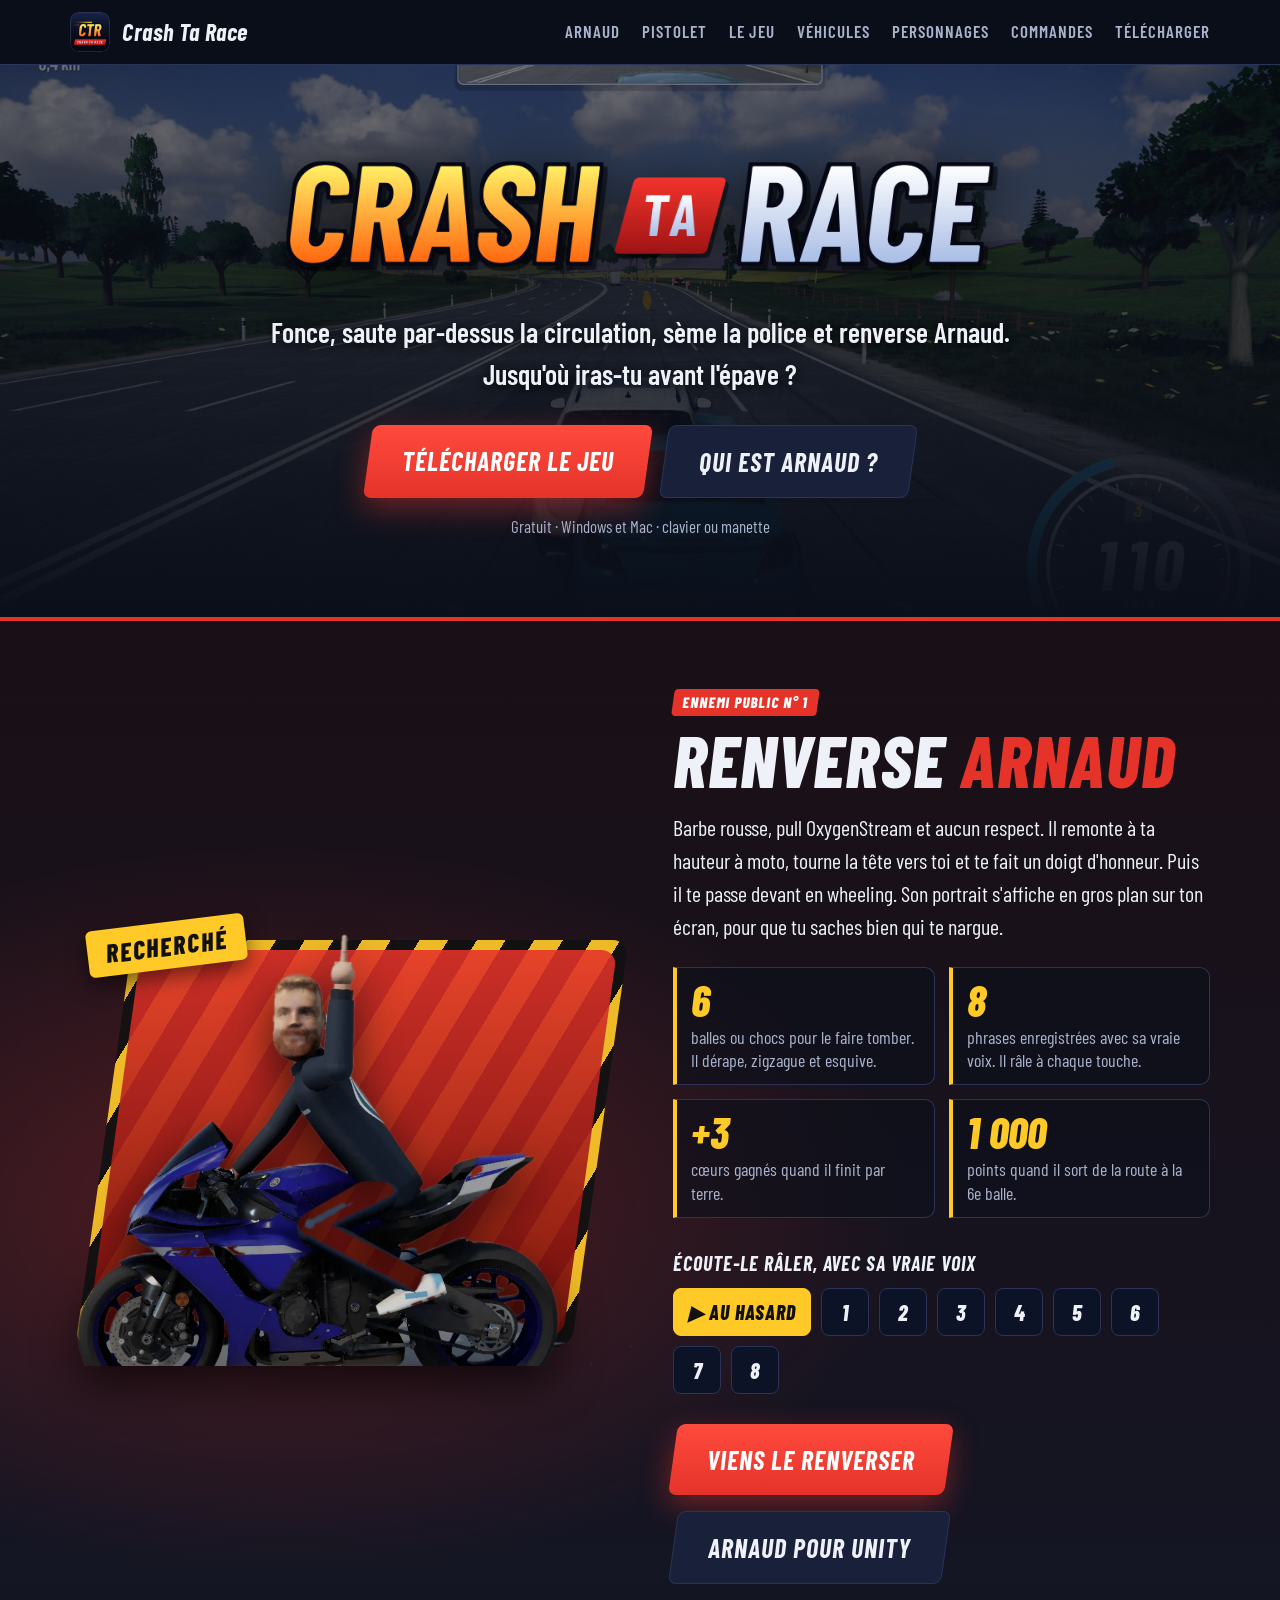
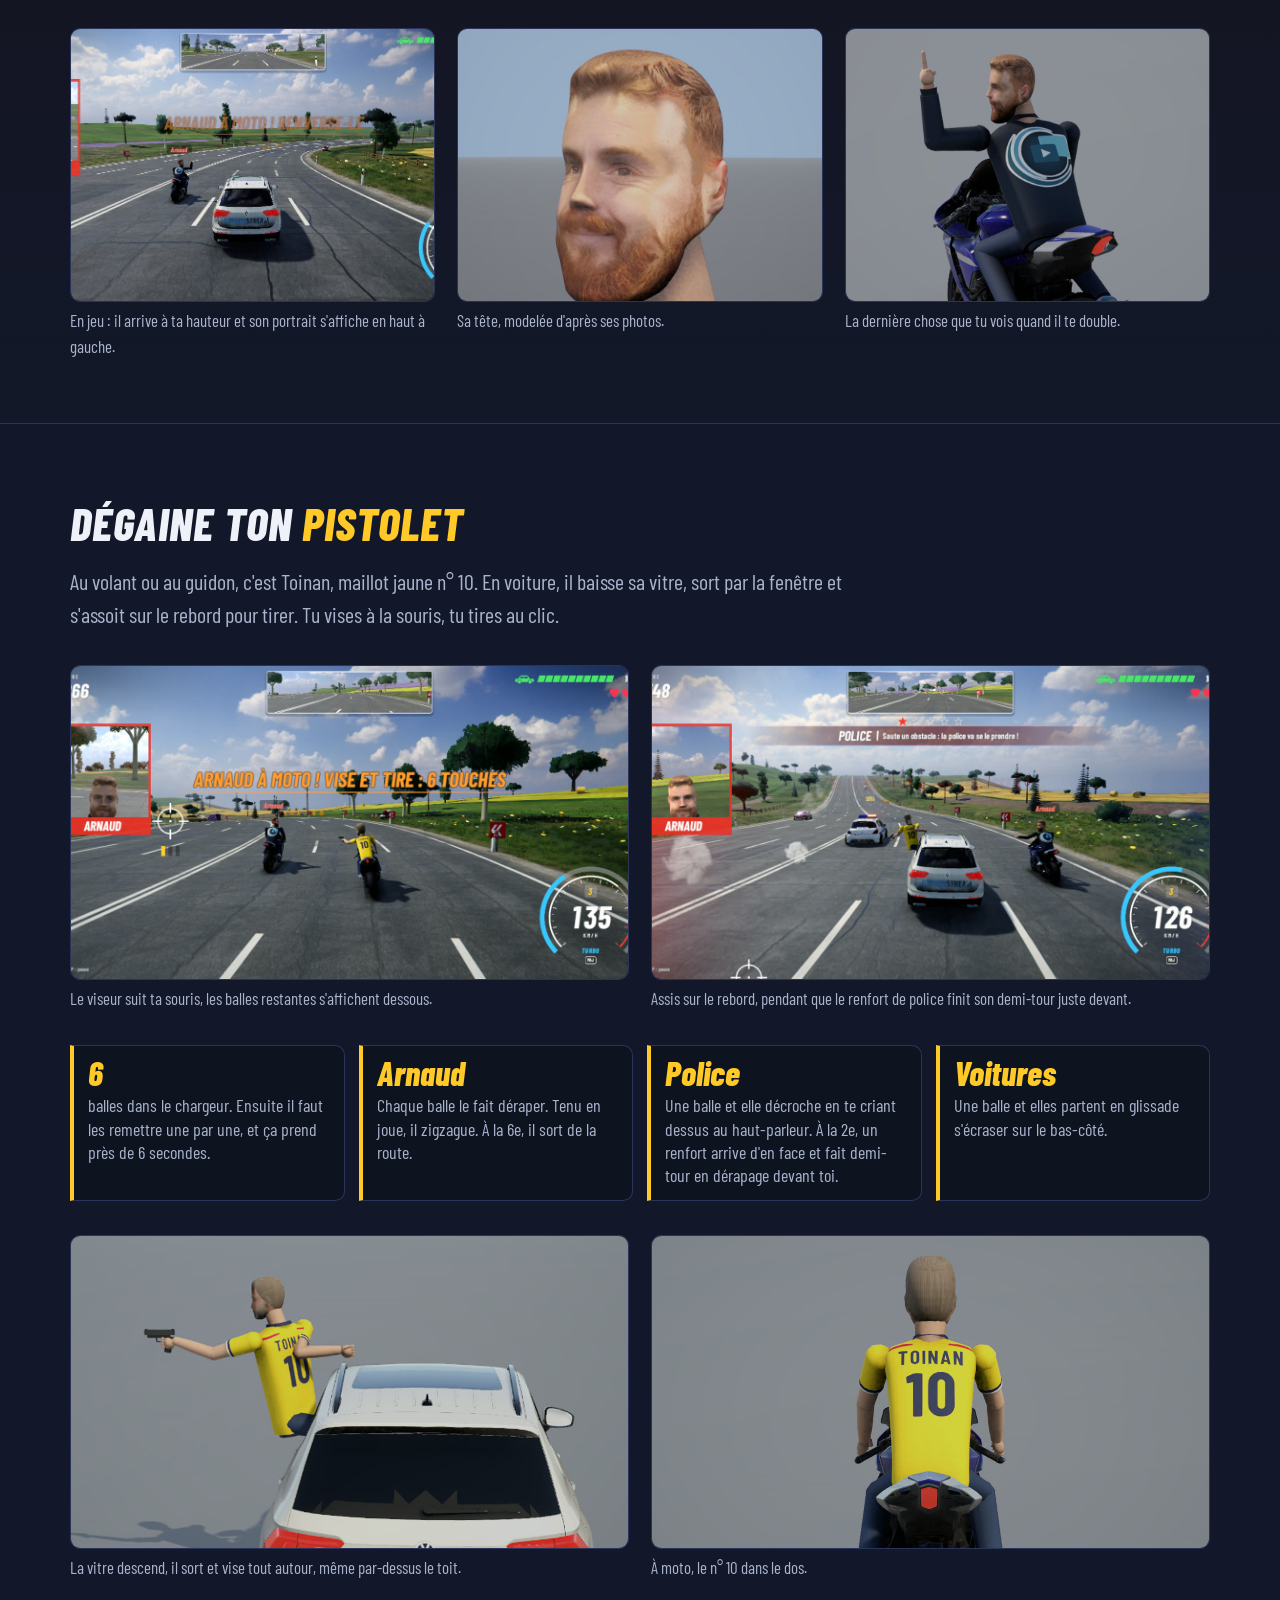
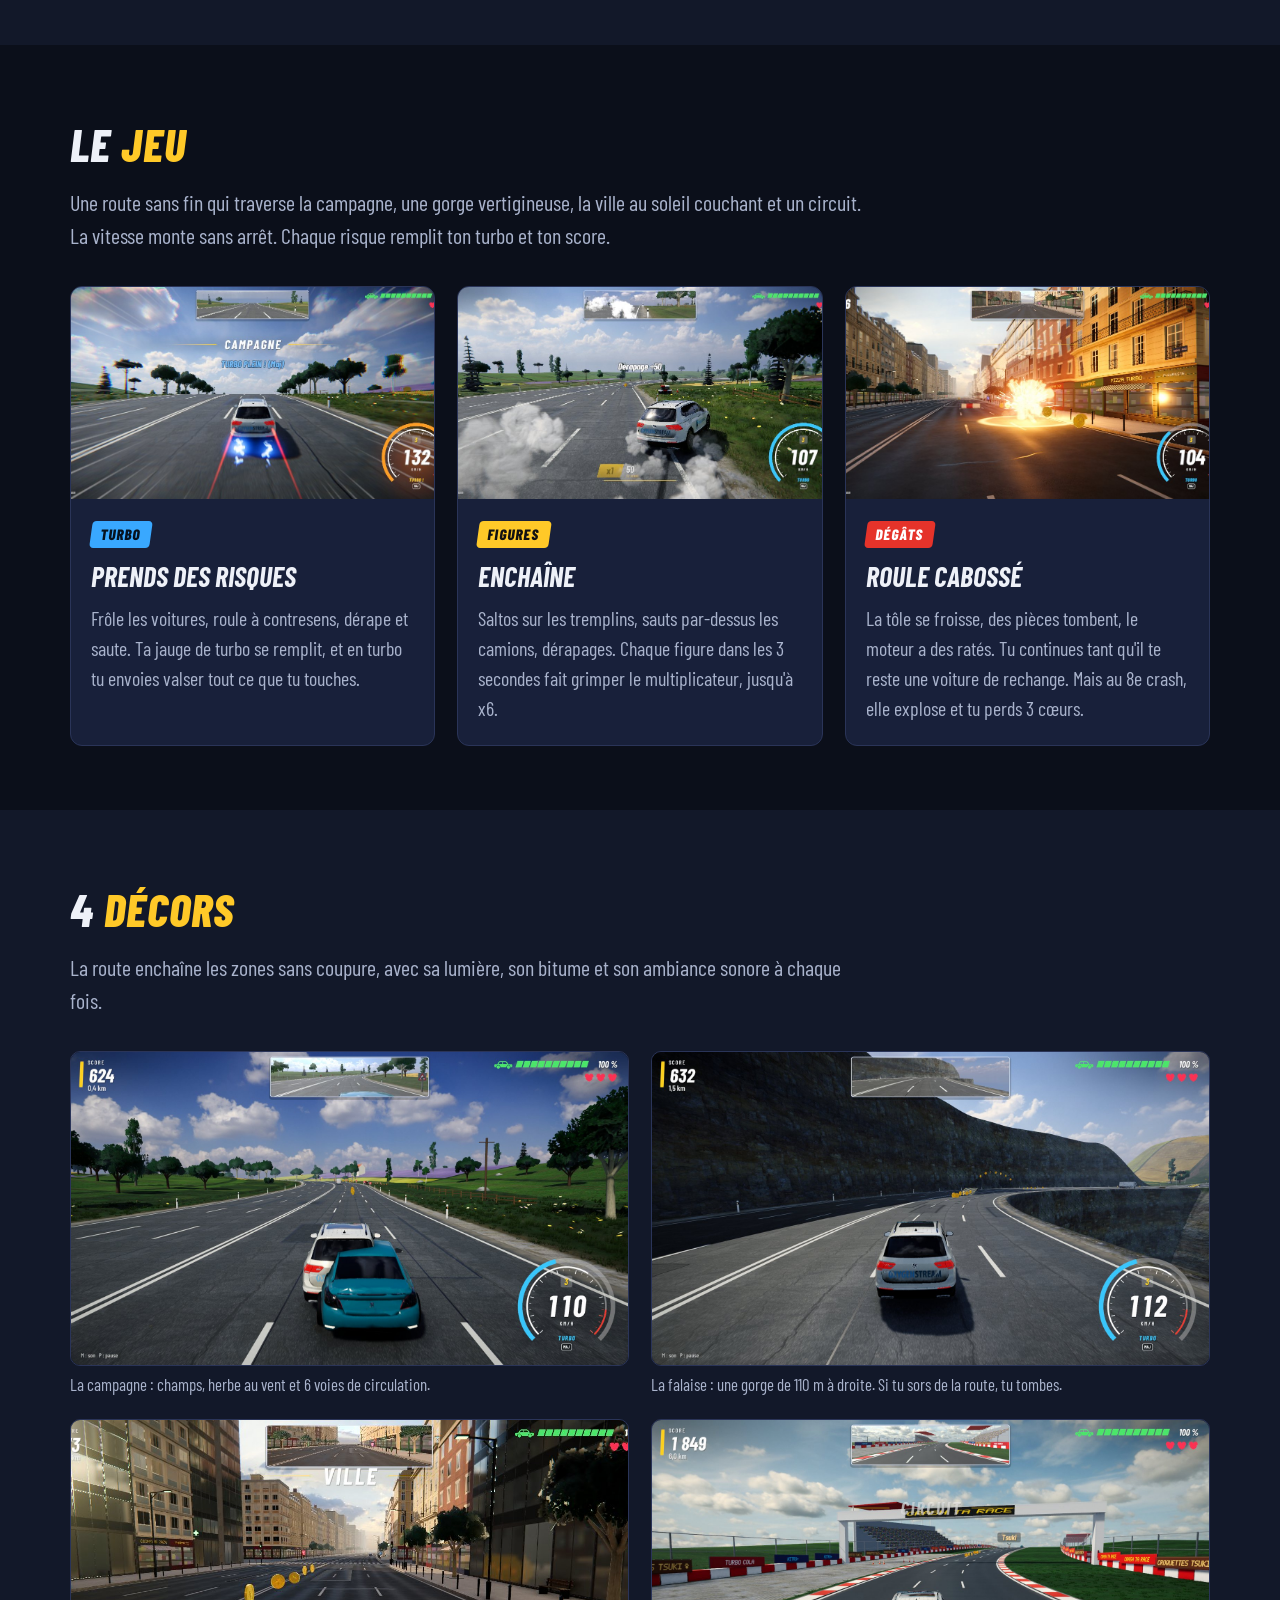
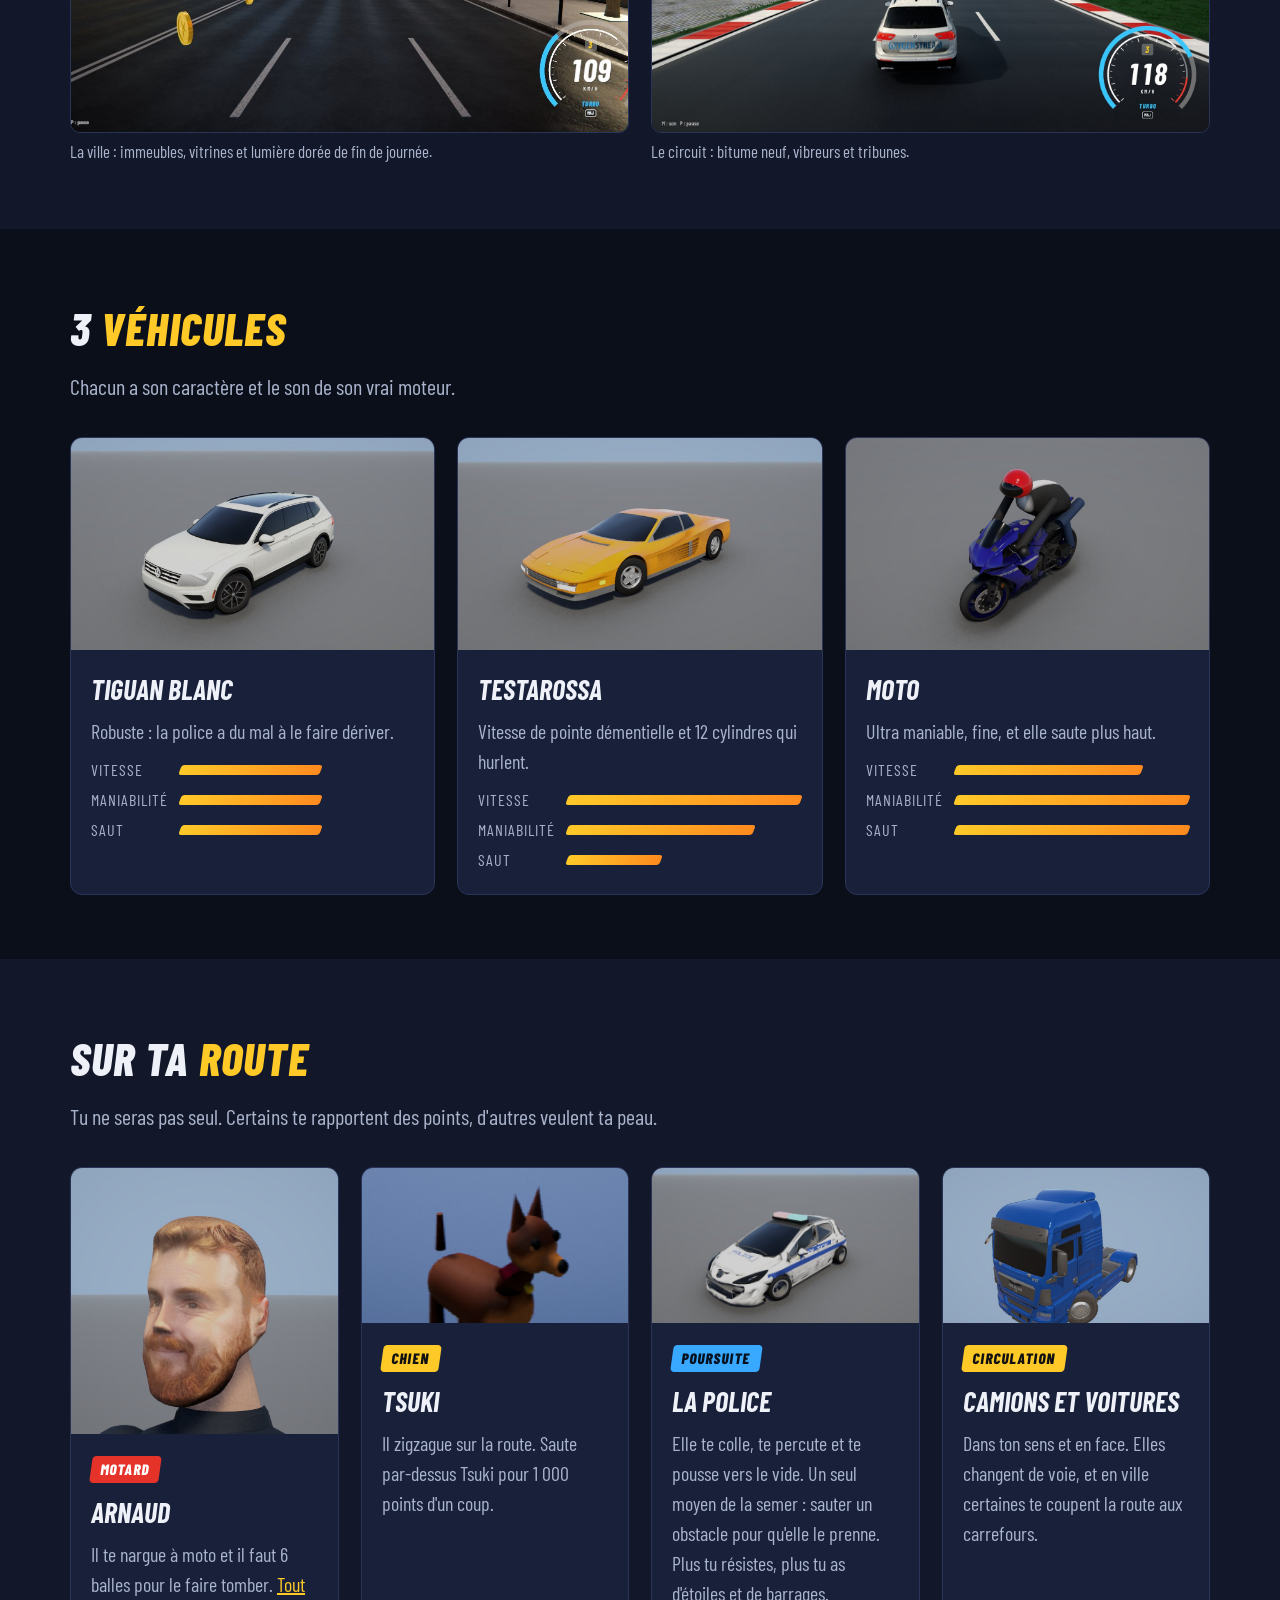
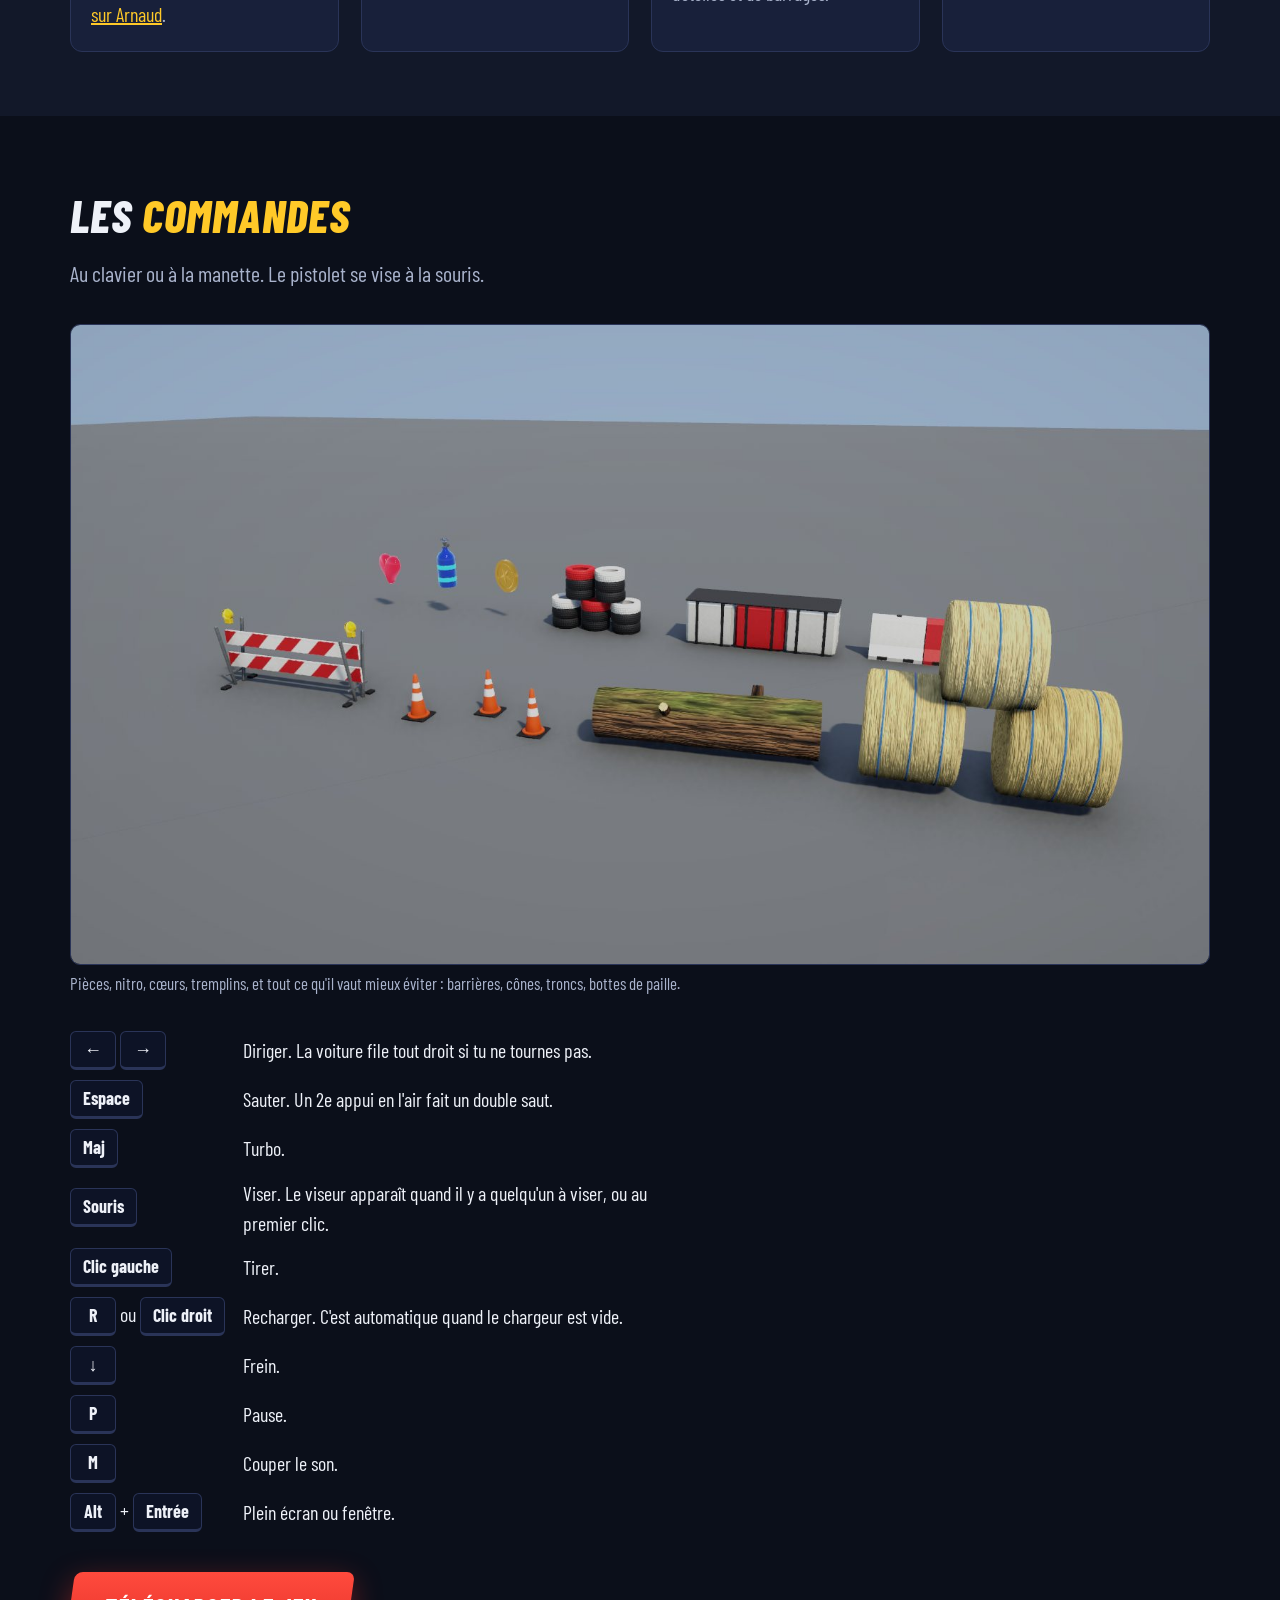
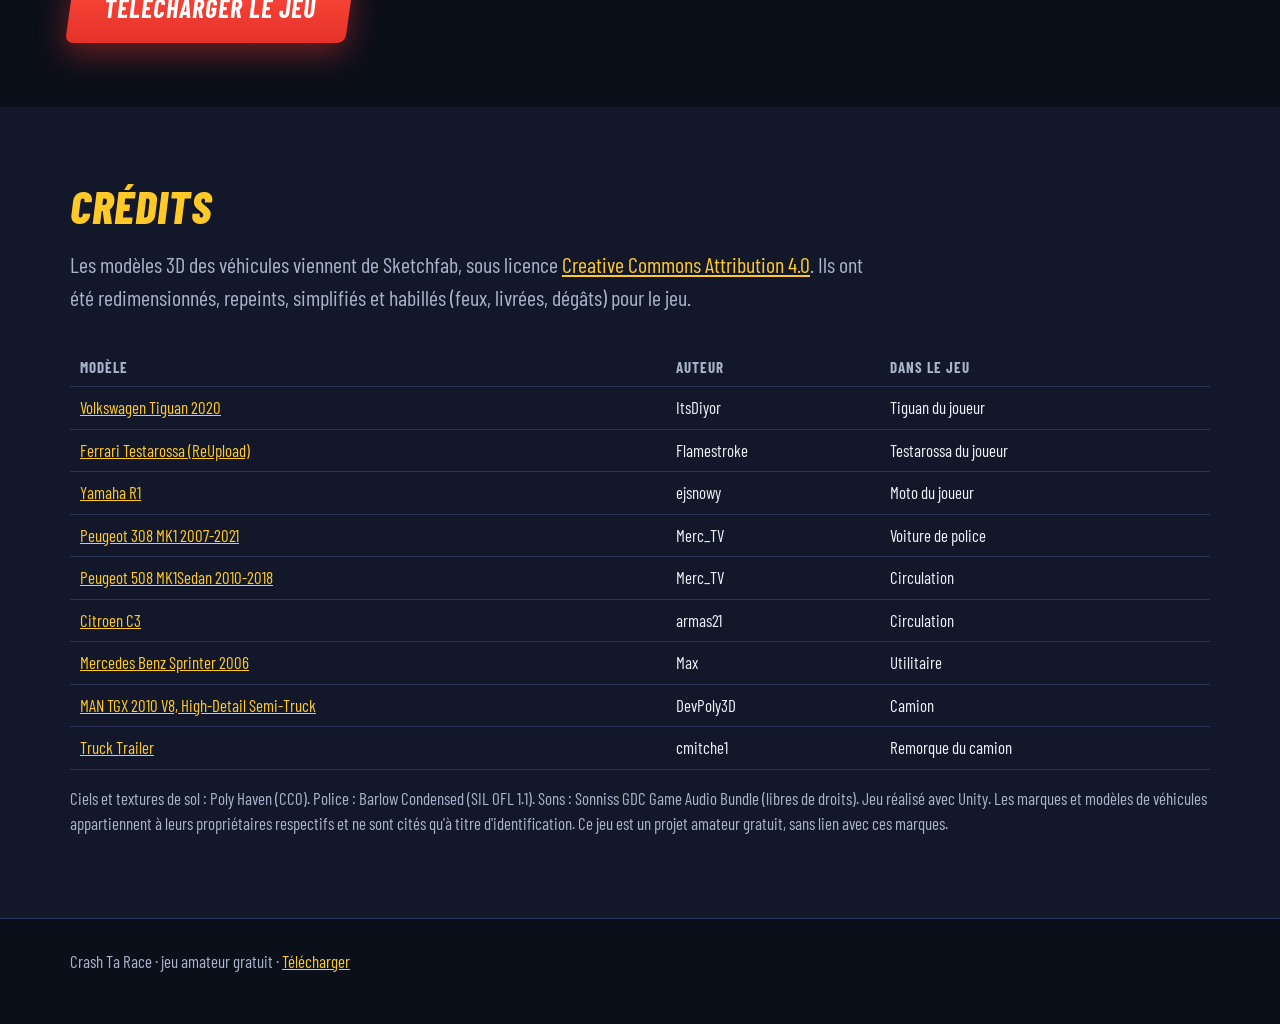
==== index.html @ f4ea7b56 "Version 1.6 : 6 balles, pilote sur le rebord de la fenêtre, renfort de police, wheelings Co-Authored" ====
<!doctype html>
<html lang="fr">
<head>
<meta charset="utf-8">
<meta name="viewport" content="width=device-width, initial-scale=1">
<title>Crash Ta Race, le jeu de course arcade sur PC</title>
<meta name="description" content="Crash Ta Race : fonce, saute par-dessus la circulation, sème la police, dégaine ton pistolet et fais tomber Arnaud. Jeu de course arcade gratuit pour Windows et Mac.">
<meta property="og:title" content="Crash Ta Race">
<meta property="og:description" content="Fonce, saute, frôle, sème la police. Jeu de course arcade gratuit pour Windows et Mac.">
<meta property="og:image" content="https://toinan2000.github.io/crash-ta-race/images/og-crash-ta-race.jpg">
<meta property="og:image:width" content="1200">
<meta property="og:image:height" content="630">
<meta name="twitter:card" content="summary_large_image">
<meta name="twitter:image" content="https://toinan2000.github.io/crash-ta-race/images/og-crash-ta-race.jpg">
<meta property="og:type" content="website">
<link rel="icon" href="images/icone.png">
<link rel="preconnect" href="https://fonts.googleapis.com">
<link rel="preconnect" href="https://fonts.gstatic.com" crossorigin>
<link href="https://fonts.googleapis.com/css2?family=Barlow+Condensed:ital,wght@0,500;0,600;0,700;1,700;1,800&display=swap" rel="stylesheet">
<link rel="stylesheet" href="style.css">
</head>
<body>

<header class="barre">
  <div class="contenu">
    <a class="marque" href="index.html"><img src="images/icone.png" alt="">Crash Ta Race</a>
    <nav>
      <a href="#arnaud">Arnaud</a>
      <a href="#pistolet">Pistolet</a>
      <a href="#jeu">Le jeu</a>
      <a href="#vehicules">Véhicules</a>
      <a href="#personnages">Personnages</a>
      <a href="#commandes">Commandes</a>
      <a href="telecharger.html">Télécharger</a>
    </nav>
  </div>
</header>

<div class="heros">
  <div class="contenu">
    <h1>Crash Ta Race</h1>
    <img class="logotype" src="images/logotype.png" alt="Crash Ta Race">
    <p class="accroche">Fonce, saute par-dessus la circulation, sème la police et renverse Arnaud. Jusqu'où iras-tu avant l'épave ?</p>
    <div class="boutons">
      <a class="bouton principal" href="telecharger.html"><span>Télécharger le jeu</span></a>
      <a class="bouton second" href="#arnaud"><span>Qui est Arnaud ?</span></a>
    </div>
    <p class="petit">Gratuit · Windows et Mac · clavier ou manette</p>
  </div>
</div>

<section id="arnaud" class="vedette">
  <div class="contenu">
    <div class="duo">
      <div class="affiche">
        <img src="images/arnaud-vedette.webp" alt="Arnaud à moto, pull OxygenStream, qui fait un doigt d'honneur" width="925" height="710">
        <span class="avis">Recherché</span>
      </div>
      <div>
        <span class="etiquette rouge">Ennemi public n° 1</span>
        <h2>Renverse <em>Arnaud</em></h2>
        <p class="chapo">Barbe rousse, pull OxygenStream et aucun respect. Il remonte à ta hauteur à moto, tourne la tête vers toi et te fait un doigt d'honneur. Puis il te passe devant en wheeling. Son portrait s'affiche en gros plan sur ton écran, pour que tu saches bien qui te nargue.</p>
        <div class="chiffres">
          <div><b>6</b><span>balles ou chocs pour le faire tomber. Il dérape, zigzague et esquive.</span></div>
          <div><b>8</b><span>phrases enregistrées avec sa vraie voix. Il râle à chaque touche.</span></div>
          <div><b>+3</b><span>cœurs gagnés quand il finit par terre.</span></div>
          <div><b>1 000</b><span>points quand il sort de la route à la 6e balle.</span></div>
        </div>
        <div class="voix" id="voix">
          <p class="titre-voix">Écoute-le râler, avec sa vraie voix</p>
          <div class="pastilles">
            <button type="button" class="hasard" data-son="0">▶ Au hasard</button>
            <button type="button" data-son="1" aria-label="Écouter la phrase 1 d'Arnaud">1</button>
            <button type="button" data-son="2" aria-label="Écouter la phrase 2 d'Arnaud">2</button>
            <button type="button" data-son="3" aria-label="Écouter la phrase 3 d'Arnaud">3</button>
            <button type="button" data-son="4" aria-label="Écouter la phrase 4 d'Arnaud">4</button>
            <button type="button" data-son="5" aria-label="Écouter la phrase 5 d'Arnaud">5</button>
            <button type="button" data-son="6" aria-label="Écouter la phrase 6 d'Arnaud">6</button>
            <button type="button" data-son="7" aria-label="Écouter la phrase 7 d'Arnaud">7</button>
            <button type="button" data-son="8" aria-label="Écouter la phrase 8 d'Arnaud">8</button>
          </div>
        </div>
        <div class="boutons" style="justify-content:flex-start">
          <a class="bouton principal" href="telecharger.html"><span>Viens le renverser</span></a>
          <a class="bouton second" href="telecharger.html#arnaud-unity"><span>Arnaud pour Unity</span></a>
        </div>
      </div>
    </div>
    <div class="grille g3 galerie" style="margin-top:44px">
      <figure><img src="images/jeu-arnaud.jpg" alt="Arnaud à moto en jeu, avec son portrait à l'écran" loading="lazy"><figcaption>En jeu : il arrive à ta hauteur et son portrait s'affiche en haut à gauche.</figcaption></figure>
      <figure><img src="images/arnaud-tete.jpg" alt="La tête d'Arnaud" loading="lazy"><figcaption>Sa tête, modelée d'après ses photos.</figcaption></figure>
      <figure><img src="images/arnaud-dos.jpg" alt="Arnaud de dos, le symbole OxygenStream sur le pull" loading="lazy"><figcaption>La dernière chose que tu vois quand il te double.</figcaption></figure>
    </div>
  </div>
</section>

<section id="pistolet" class="alt">
  <div class="contenu">
    <h2>Dégaine ton <em>pistolet</em></h2>
    <p class="chapo">Au volant ou au guidon, c'est Toinan, maillot jaune n° 10. En voiture, il baisse sa vitre, sort par la fenêtre et s'assoit sur le rebord pour tirer. Tu vises à la souris, tu tires au clic.</p>
    <div class="grille g2 galerie">
      <figure><img src="images/jeu-tir-moto.jpg" alt="Le pilote au maillot n° 10 vise Arnaud à moto" loading="lazy"><figcaption>Le viseur suit ta souris, les balles restantes s'affichent dessous.</figcaption></figure>
      <figure><img src="images/jeu-renfort.jpg" alt="Le pilote assis sur le rebord de la fenêtre, une voiture de police vient de faire demi-tour devant lui" loading="lazy"><figcaption>Assis sur le rebord, pendant que le renfort de police finit son demi-tour juste devant.</figcaption></figure>
    </div>
    <div class="chiffres" style="margin:34px 0 0">
      <div><b>6</b><span>balles dans le chargeur. Ensuite il faut les remettre une par une, et ça prend près de 6 secondes.</span></div>
      <div><b>Arnaud</b><span>Chaque balle le fait déraper. Tenu en joue, il zigzague. À la 6e, il sort de la route.</span></div>
      <div><b>Police</b><span>Une balle et elle décroche en te criant dessus au haut-parleur. À la 2e, un renfort arrive d'en face et fait demi-tour en dérapage devant toi.</span></div>
      <div><b>Voitures</b><span>Une balle et elles partent en glissade s'écraser sur le bas-côté.</span></div>
    </div>
    <div class="grille g2 galerie" style="margin-top:34px">
      <figure><img src="images/pilote-rebord.jpg" alt="Le pilote sorti par la fenêtre, assis sur le rebord, pistolet tendu" loading="lazy"><figcaption>La vitre descend, il sort et vise tout autour, même par-dessus le toit.</figcaption></figure>
      <figure><img src="images/pilote-dos.jpg" alt="Le pilote de dos à moto, maillot jaune TOINAN 10" loading="lazy"><figcaption>À moto, le n° 10 dans le dos.</figcaption></figure>
    </div>
  </div>
</section>

<section id="jeu">
  <div class="contenu">
    <h2>Le <em>jeu</em></h2>
    <p class="chapo">Une route sans fin qui traverse la campagne, une gorge vertigineuse, la ville au soleil couchant et un circuit. La vitesse monte sans arrêt. Chaque risque remplit ton turbo et ton score.</p>
    <div class="grille g3">
      <div class="carte"><img src="images/jeu-turbo.jpg" alt="Turbo en pleine campagne" loading="lazy"><div class="texte"><span class="etiquette bleu">Turbo</span><h3>Prends des risques</h3><p>Frôle les voitures, roule à contresens, dérape et saute. Ta jauge de turbo se remplit, et en turbo tu envoies valser tout ce que tu touches.</p></div></div>
      <div class="carte"><img src="images/jeu-derapage.jpg" alt="Dérapage avec fumée de pneus" loading="lazy"><div class="texte"><span class="etiquette">Figures</span><h3>Enchaîne</h3><p>Saltos sur les tremplins, sauts par-dessus les camions, dérapages. Chaque figure dans les 3 secondes fait grimper le multiplicateur, jusqu'à x6.</p></div></div>
      <div class="carte"><img src="images/jeu-explosion.jpg" alt="Explosion en ville" loading="lazy"><div class="texte"><span class="etiquette rouge">Dégâts</span><h3>Roule cabossé</h3><p>La tôle se froisse, des pièces tombent, le moteur a des ratés. Tu continues tant qu'il te reste une voiture de rechange. Mais au 8e crash, elle explose et tu perds 3 cœurs.</p></div></div>
    </div>
  </div>
</section>

<section class="alt">
  <div class="contenu">
    <h2>4 <em>décors</em></h2>
    <p class="chapo">La route enchaîne les zones sans coupure, avec sa lumière, son bitume et son ambiance sonore à chaque fois.</p>
    <div class="grille g2 galerie">
      <figure><img src="images/jeu-campagne.jpg" alt="La campagne" loading="lazy"><figcaption>La campagne : champs, herbe au vent et 6 voies de circulation.</figcaption></figure>
      <figure><img src="images/jeu-falaise.jpg" alt="La falaise" loading="lazy"><figcaption>La falaise : une gorge de 110 m à droite. Si tu sors de la route, tu tombes.</figcaption></figure>
      <figure><img src="images/jeu-ville.jpg" alt="La ville" loading="lazy"><figcaption>La ville : immeubles, vitrines et lumière dorée de fin de journée.</figcaption></figure>
      <figure><img src="images/jeu-circuit.jpg" alt="Le circuit" loading="lazy"><figcaption>Le circuit : bitume neuf, vibreurs et tribunes.</figcaption></figure>
    </div>
  </div>
</section>

<section id="vehicules">
  <div class="contenu">
    <h2>3 <em>véhicules</em></h2>
    <p class="chapo">Chacun a son caractère et le son de son vrai moteur.</p>
    <div class="grille g3">
      <div class="carte"><img src="images/voiture-tiguan.jpg" alt="Le Tiguan blanc" loading="lazy"><div class="texte"><h3>Tiguan blanc</h3><p>Robuste : la police a du mal à le faire dériver.</p><div class="barres"><span>Vitesse</span><i style="width:60%"></i><span>Maniabilité</span><i style="width:60%"></i><span>Saut</span><i style="width:60%"></i></div></div></div>
      <div class="carte"><img src="images/voiture-testarossa.jpg" alt="La Testarossa" loading="lazy"><div class="texte"><h3>Testarossa</h3><p>Vitesse de pointe démentielle et 12 cylindres qui hurlent.</p><div class="barres"><span>Vitesse</span><i style="width:100%"></i><span>Maniabilité</span><i style="width:80%"></i><span>Saut</span><i style="width:40%"></i></div></div></div>
      <div class="carte"><img src="images/voiture-moto.jpg" alt="La moto" loading="lazy"><div class="texte"><h3>Moto</h3><p>Ultra maniable, fine, et elle saute plus haut.</p><div class="barres"><span>Vitesse</span><i style="width:80%"></i><span>Maniabilité</span><i style="width:100%"></i><span>Saut</span><i style="width:100%"></i></div></div></div>
    </div>
  </div>
</section>

<section id="personnages" class="alt">
  <div class="contenu">
    <h2>Sur ta <em>route</em></h2>
    <p class="chapo">Tu ne seras pas seul. Certains te rapportent des points, d'autres veulent ta peau.</p>
    <div class="grille g4">
      <div class="carte portrait"><img src="images/arnaud-tete.jpg" alt="Arnaud" loading="lazy"><div class="texte"><span class="etiquette rouge">Motard</span><h3>Arnaud</h3><p>Il te nargue à moto et il faut 6 balles pour le faire tomber. <a href="#arnaud">Tout sur Arnaud</a>.</p></div></div>
      <div class="carte"><img src="images/tsuki.jpg" alt="Tsuki le chien" loading="lazy"><div class="texte"><span class="etiquette">Chien</span><h3>Tsuki</h3><p>Il zigzague sur la route. Saute par-dessus Tsuki pour 1 000 points d'un coup.</p></div></div>
      <div class="carte"><img src="images/police.jpg" alt="La voiture de police" loading="lazy"><div class="texte"><span class="etiquette bleu">Poursuite</span><h3>La police</h3><p>Elle te colle, te percute et te pousse vers le vide. Un seul moyen de la semer : sauter un obstacle pour qu'elle le prenne. Plus tu résistes, plus tu as d'étoiles et de barrages.</p></div></div>
      <div class="carte"><img src="images/camion.jpg" alt="Un camion" loading="lazy"><div class="texte"><span class="etiquette">Circulation</span><h3>Camions et voitures</h3><p>Dans ton sens et en face. Elles changent de voie, et en ville certaines te coupent la route aux carrefours.</p></div></div>
    </div>
  </div>
</section>

<section id="commandes">
  <div class="contenu">
    <h2>Les <em>commandes</em></h2>
    <p class="chapo">Au clavier ou à la manette. Le pistolet se vise à la souris.</p>
    <figure class="galerie" style="margin-bottom:34px"><img src="images/objets.jpg" alt="Les objets du jeu" loading="lazy"><figcaption>Pièces, nitro, cœurs, tremplins, et tout ce qu'il vaut mieux éviter : barrières, cônes, troncs, bottes de paille.</figcaption></figure>
    <div class="touches">
      <span><kbd>←</kbd> <kbd>→</kbd></span><span>Diriger. La voiture file tout droit si tu ne tournes pas.</span>
      <span><kbd>Espace</kbd></span><span>Sauter. Un 2e appui en l'air fait un double saut.</span>
      <span><kbd>Maj</kbd></span><span>Turbo.</span>
      <span><kbd>Souris</kbd></span><span>Viser. Le viseur apparaît quand il y a quelqu'un à viser, ou au premier clic.</span>
      <span><kbd>Clic gauche</kbd></span><span>Tirer.</span>
      <span><kbd>R</kbd> ou <kbd>Clic droit</kbd></span><span>Recharger. C'est automatique quand le chargeur est vide.</span>
      <span><kbd>↓</kbd></span><span>Frein.</span>
      <span><kbd>P</kbd></span><span>Pause.</span>
      <span><kbd>M</kbd></span><span>Couper le son.</span>
      <span><kbd>Alt</kbd> + <kbd>Entrée</kbd></span><span>Plein écran ou fenêtre.</span>
    </div>
    <div class="boutons" style="justify-content:flex-start;margin-top:40px">
      <a class="bouton principal" href="telecharger.html"><span>Télécharger le jeu</span></a>
    </div>
  </div>
</section>

<section class="alt" id="credits">
  <div class="contenu">
    <h2><em>Crédits</em></h2>
    <p class="chapo">Les modèles 3D des véhicules viennent de Sketchfab, sous licence <a href="https://creativecommons.org/licenses/by/4.0/deed.fr">Creative Commons Attribution 4.0</a>. Ils ont été redimensionnés, repeints, simplifiés et habillés (feux, livrées, dégâts) pour le jeu.</p>
    <table class="credits">
      <tr><th>Modèle</th><th>Auteur</th><th>Dans le jeu</th></tr>
      <tr><td><a href="https://sketchfab.com/3d-models/fc46a721e21440a2a641750007942a13">Volkswagen Tiguan 2020</a></td><td>ItsDiyor</td><td>Tiguan du joueur</td></tr>
      <tr><td><a href="https://sketchfab.com/3d-models/c9ffed89013d4b6b8f690a1f3bc26661">Ferrari Testarossa (ReUpload)</a></td><td>Flamestroke</td><td>Testarossa du joueur</td></tr>
      <tr><td><a href="https://sketchfab.com/3d-models/7b3343ad0c0f4cbe94238c734e1b731a">Yamaha R1</a></td><td>ejsnowy</td><td>Moto du joueur</td></tr>
      <tr><td><a href="https://sketchfab.com/3d-models/2ac96482c96f4416a8523e8768c01bcc">Peugeot 308 MK1 2007-2021</a></td><td>Merc_TV</td><td>Voiture de police</td></tr>
      <tr><td><a href="https://sketchfab.com/3d-models/afa4fcce8b1245b587ef42a70ae6b973">Peugeot 508 MK1Sedan 2010-2018</a></td><td>Merc_TV</td><td>Circulation</td></tr>
      <tr><td><a href="https://sketchfab.com/3d-models/cf05b497afca4364bb1bbafcd08d8b50">Citroen C3</a></td><td>armas21</td><td>Circulation</td></tr>
      <tr><td><a href="https://sketchfab.com/3d-models/f69de1315bb049c8946d57f6006acd73">Mercedes Benz Sprinter 2006</a></td><td>Max</td><td>Utilitaire</td></tr>
      <tr><td><a href="https://sketchfab.com/3d-models/34ce748d9a4b4de7b035cfe5cb97f5d1">MAN TGX 2010 V8, High-Detail Semi-Truck</a></td><td>DevPoly3D</td><td>Camion</td></tr>
      <tr><td><a href="https://sketchfab.com/3d-models/cd9a5677626f4b648a4a3b1e0d9ca5b9">Truck Trailer</a></td><td>cmitche1</td><td>Remorque du camion</td></tr>
    </table>
    <p class="petit">Ciels et textures de sol : Poly Haven (CC0). Police : Barlow Condensed (SIL OFL 1.1). Sons : Sonniss GDC Game Audio Bundle (libres de droits). Jeu réalisé avec Unity. Les marques et modèles de véhicules appartiennent à leurs propriétaires respectifs et ne sont cités qu'à titre d'identification. Ce jeu est un projet amateur gratuit, sans lien avec ces marques.</p>
  </div>
</section>

<footer>
  <div class="contenu">Crash Ta Race · jeu amateur gratuit · <a href="telecharger.html">Télécharger</a></div>
</footer>
<script>
(function () {
  var zone = document.getElementById('voix'); if (!zone) return;
  var lecteur = new Audio(), dernier = 0, boutons = zone.querySelectorAll('button');
  function eteindre() { boutons.forEach(function (b) { b.classList.remove('joue'); }); }
  lecteur.addEventListener('ended', eteindre);
  boutons.forEach(function (b) {
    b.addEventListener('click', function () {
      var n = +b.dataset.son;
      if (!n) { do { n = 1 + Math.floor(Math.random() * 8); } while (n === dernier); }
      else if (b.classList.contains('joue')) { lecteur.pause(); eteindre(); return; }
      dernier = n; eteindre();
      lecteur.src = 'sons/arnaud-' + n + '.mp3';
      lecteur.play().catch(eteindre);
      zone.querySelector('[data-son="' + n + '"]').classList.add('joue');
    });
  });
})();
</script>

</body>
</html>
---- style.css ----
:root {
  --fond: #0b0f1a;
  --fond-2: #121829;
  --carte: #18203a;
  --bord: #2a3458;
  --texte: #eef1f8;
  --doux: #a9b3cc;
  --jaune: #ffc928;
  --orange: #ff8a1f;
  --rouge: #e5332a;
  --bleu: #39a8ff;
}
* { box-sizing: border-box; }
html { scroll-behavior: smooth; }
body {
  margin: 0;
  background: var(--fond);
  color: var(--texte);
  font-family: "Barlow Condensed", "Segoe UI", Roboto, Arial, sans-serif;
  font-size: 20px;
  line-height: 1.5;
}
img { max-width: 100%; display: block; }
a { color: var(--jaune); }
.contenu { max-width: 1180px; margin: 0 auto; padding: 0 20px; }

/* en-tête */
.barre { position: sticky; top: 0; z-index: 10; background: rgba(11, 15, 26, .92); border-bottom: 1px solid var(--bord); backdrop-filter: blur(8px); }
.barre .contenu { display: flex; align-items: center; justify-content: space-between; gap: 16px; min-height: 64px; }
.barre .marque { display: flex; align-items: center; gap: 12px; color: var(--texte); text-decoration: none; font-weight: 700; font-style: italic; font-size: 24px; letter-spacing: .5px; }
.barre .marque img { width: 40px; height: 40px; border-radius: 9px; }
.barre nav { display: flex; gap: 22px; flex-wrap: wrap; }
.barre nav a { color: var(--doux); text-decoration: none; font-weight: 600; text-transform: uppercase; font-size: 17px; letter-spacing: 1px; }
.barre nav a:hover { color: var(--jaune); }

/* héros */
.heros { position: relative; isolation: isolate; text-align: center; padding: 70px 0 60px; overflow: hidden; }
.heros::before { content: ""; position: absolute; inset: 0; z-index: -2; background: url("images/jeu-campagne.jpg") center / cover no-repeat; }
.heros::after { content: ""; position: absolute; inset: 0; z-index: -1; background: linear-gradient(180deg, rgba(11, 15, 26, .55) 0%, rgba(11, 15, 26, .78) 55%, var(--fond) 100%); }
.heros .logotype { width: min(760px, 92%); margin: 0 auto 18px; filter: drop-shadow(0 8px 24px rgba(0, 0, 0, .6)); }
.heros h1 { position: absolute; left: -9999px; }
.heros p.accroche { font-size: 28px; font-weight: 600; margin: 0 auto 30px; max-width: 760px; text-shadow: 0 2px 10px rgba(0, 0, 0, .8); }
.boutons { display: flex; gap: 16px; justify-content: center; flex-wrap: wrap; }
.bouton {
  display: inline-block; padding: 16px 34px; border-radius: 8px; text-decoration: none; font-weight: 700; font-style: italic;
  font-size: 26px; letter-spacing: 1px; text-transform: uppercase; transform: skewX(-8deg); transition: transform .15s, filter .15s;
}
.bouton span { display: inline-block; transform: skewX(8deg); }
.bouton:hover { transform: skewX(-8deg) scale(1.04); filter: brightness(1.12); }
.bouton.principal { background: linear-gradient(180deg, #ff4a3d, var(--rouge)); color: #fff; box-shadow: 0 10px 30px rgba(229, 51, 42, .45); }
.bouton.second { background: var(--carte); color: var(--texte); border: 1px solid var(--bord); }
.petit { font-size: 17px; color: var(--doux); margin-top: 16px; }

/* sections */
section { padding: 64px 0; scroll-margin-top: 64px; }
section.alt { background: var(--fond-2); }
h2 { font-size: 46px; font-style: italic; font-weight: 800; text-transform: uppercase; margin: 0 0 8px; letter-spacing: 1px; }
h2 em { font-style: italic; color: var(--jaune); }
.chapo { color: var(--doux); font-size: 22px; margin: 0 0 34px; max-width: 800px; }
h3 { font-size: 28px; font-style: italic; text-transform: uppercase; margin: 0 0 6px; }

.grille { display: grid; gap: 22px; }
.g3 { grid-template-columns: repeat(auto-fit, minmax(300px, 1fr)); }
.g2 { grid-template-columns: repeat(auto-fit, minmax(420px, 1fr)); }
.g4 { grid-template-columns: repeat(auto-fit, minmax(240px, 1fr)); }
@media (max-width: 480px) { .g2 { grid-template-columns: 1fr; } }

/* vedette : Arnaud */
.vedette { position: relative; overflow: hidden; background: radial-gradient(900px 520px at 22% 42%, rgba(229, 51, 42, .30), transparent 70%), linear-gradient(180deg, #1a0f16, var(--fond-2)); border-top: 4px solid var(--rouge); border-bottom: 1px solid var(--bord); }
.vedette .duo { display: grid; grid-template-columns: minmax(0, 1.05fr) minmax(0, 1fr); gap: 40px; align-items: center; }
.vedette .affiche { position: relative; isolation: isolate; padding-top: 30px; }
.vedette .affiche::before { content: ""; position: absolute; z-index: -3; left: 6%; right: 6%; top: 8%; bottom: 4%; border-radius: 16px; transform: skewX(-8deg); background: repeating-linear-gradient(115deg, var(--jaune) 0 26px, #111 26px 52px); opacity: .92; }
.vedette .affiche::after { content: ""; position: absolute; z-index: -2; left: 6%; right: 6%; top: 8%; bottom: 4%; border-radius: 16px; transform: skewX(-8deg); background: linear-gradient(180deg, rgba(229, 51, 42, .88), rgba(120, 16, 12, .94)); margin: 10px; }
.vedette .affiche img { width: 100%; height: auto; filter: drop-shadow(0 18px 22px rgba(0, 0, 0, .65)); }
.vedette .avis { position: absolute; left: 3%; top: 4%; background: var(--jaune); color: #111; font-weight: 800; font-style: italic; text-transform: uppercase; letter-spacing: 2px; font-size: 26px; padding: 4px 18px; border-radius: 6px; transform: rotate(-7deg); box-shadow: 0 8px 20px rgba(0, 0, 0, .5); }
.vedette h2 { font-size: clamp(46px, 6vw, 72px); line-height: 1.02; margin-bottom: 14px; }
.vedette h2 em { color: var(--rouge); }
.vedette .chapo { color: var(--texte); margin-bottom: 24px; }
.chiffres { display: grid; grid-template-columns: 1fr 1fr; gap: 14px; margin-bottom: 30px; }
.chiffres div { background: rgba(11, 15, 26, .6); border: 1px solid var(--bord); border-left: 4px solid var(--jaune); border-radius: 0 10px 10px 0; padding: 10px 14px 12px; }
#pistolet .chiffres { grid-template-columns: repeat(auto-fit, minmax(230px, 1fr)); }
#pistolet .chiffres b { font-size: 34px; }
.chiffres b { display: block; font-size: 44px; line-height: 1; font-style: italic; font-weight: 800; color: var(--jaune); }
.chiffres span { display: block; color: var(--doux); font-size: 18px; line-height: 1.3; margin-top: 4px; }
.voix { margin-bottom: 30px; }
.titre-voix { margin: 0 0 10px; font-weight: 700; font-style: italic; text-transform: uppercase; letter-spacing: 1px; font-size: 20px; }
.pastilles { display: flex; flex-wrap: wrap; gap: 10px; }
.pastilles button { min-width: 48px; height: 48px; padding: 0 14px; border-radius: 8px; border: 1px solid var(--bord); background: #0d1326; color: var(--texte); font: inherit; font-weight: 800; font-style: italic; font-size: 22px; cursor: pointer; transition: transform .12s, background .12s; }
.pastilles button:hover { transform: scale(1.07); border-color: var(--jaune); }
.pastilles button.hasard { background: var(--jaune); color: #111; border-color: var(--jaune); text-transform: uppercase; letter-spacing: 1px; font-size: 20px; }
.pastilles button.joue { background: var(--rouge); border-color: var(--rouge); color: #fff; }
.vedette .galerie img { aspect-ratio: 4 / 3; }
@media (max-width: 860px) {
  .vedette .duo { grid-template-columns: 1fr; gap: 20px; }
  .vedette .affiche { max-width: 520px; margin: 0 auto; }
}
@media (max-width: 700px) {
  .barre .contenu { flex-direction: column; align-items: flex-start; gap: 4px; padding-top: 8px; padding-bottom: 8px; }
  .barre .marque { white-space: nowrap; font-size: 21px; }
  .barre .marque img { width: 32px; height: 32px; }
  .barre nav { gap: 4px 14px; }
  .barre nav a { font-size: 15px; letter-spacing: .5px; }
  section { scroll-margin-top: 110px; }
}
@media (max-width: 420px) { .chiffres { grid-template-columns: 1fr; } .bouton { font-size: 22px; padding: 14px 24px; } }

.carte { background: var(--carte); border: 1px solid var(--bord); border-radius: 12px; overflow: hidden; }
.carte img { width: 100%; aspect-ratio: 12 / 7; object-fit: cover; background: #5c6470; }
.carte.portrait img { aspect-ratio: 1 / 1; }
.carte .texte { padding: 18px 20px 22px; }
.carte p { margin: 0; color: var(--doux); }
.etiquette { display: inline-block; background: var(--jaune); color: #111; font-weight: 800; font-size: 15px; letter-spacing: 1px; text-transform: uppercase; padding: 2px 10px; border-radius: 4px; margin-bottom: 8px; transform: skewX(-8deg); }
.etiquette.rouge { background: var(--rouge); color: #fff; }
.etiquette.bleu { background: var(--bleu); color: #06121f; }

.barres { margin-top: 12px; display: grid; grid-template-columns: auto 1fr; gap: 6px 12px; align-items: center; font-size: 16px; text-transform: uppercase; letter-spacing: 1px; color: var(--doux); }
.barres i { display: block; height: 10px; border-radius: 3px; background: linear-gradient(90deg, var(--jaune), var(--orange)); transform: skewX(-20deg); }

.galerie img { border-radius: 10px; border: 1px solid var(--bord); width: 100%; aspect-ratio: 16 / 9; object-fit: cover; }
figure { margin: 0; }
figcaption { color: var(--doux); font-size: 17px; margin-top: 6px; }

.touches { display: grid; grid-template-columns: auto 1fr; gap: 10px 18px; align-items: center; max-width: 620px; }
kbd { display: inline-block; min-width: 46px; text-align: center; padding: 4px 12px; border-radius: 6px; background: #0d1326; border: 1px solid var(--bord); border-bottom-width: 3px; font-family: inherit; font-weight: 700; font-size: 18px; }

ol.etapes { counter-reset: e; list-style: none; padding: 0; margin: 0; display: grid; gap: 16px; }
ol.etapes li { counter-increment: e; background: var(--carte); border: 1px solid var(--bord); border-radius: 12px; padding: 18px 20px 18px 78px; position: relative; }
ol.etapes li::before { content: counter(e); position: absolute; left: 20px; top: 16px; width: 40px; height: 40px; border-radius: 8px; background: var(--jaune); color: #111; font-weight: 800; font-style: italic; font-size: 26px; display: grid; place-items: center; transform: skewX(-8deg); }
ol.etapes strong { color: var(--texte); }
ol.etapes p { margin: 4px 0 0; color: var(--doux); }

.note { border-left: 4px solid var(--jaune); background: var(--carte); padding: 14px 18px; border-radius: 0 10px 10px 0; color: var(--doux); }
.note strong { color: var(--texte); }
.fiche { display: grid; grid-template-columns: auto 1fr; gap: 6px 22px; }
.fiche dt { color: var(--doux); text-transform: uppercase; font-size: 16px; letter-spacing: 1px; padding-top: 3px; }
.fiche dd { margin: 0; }
code { font-family: Consolas, "Courier New", monospace; font-size: 15px; word-break: break-all; color: var(--doux); }

table.credits { width: 100%; border-collapse: collapse; font-size: 17px; }
table.credits th, table.credits td { text-align: left; padding: 8px 10px; border-bottom: 1px solid var(--bord); }
table.credits th { color: var(--doux); text-transform: uppercase; font-size: 15px; letter-spacing: 1px; }

footer { border-top: 1px solid var(--bord); padding: 30px 0 50px; color: var(--doux); font-size: 17px; }
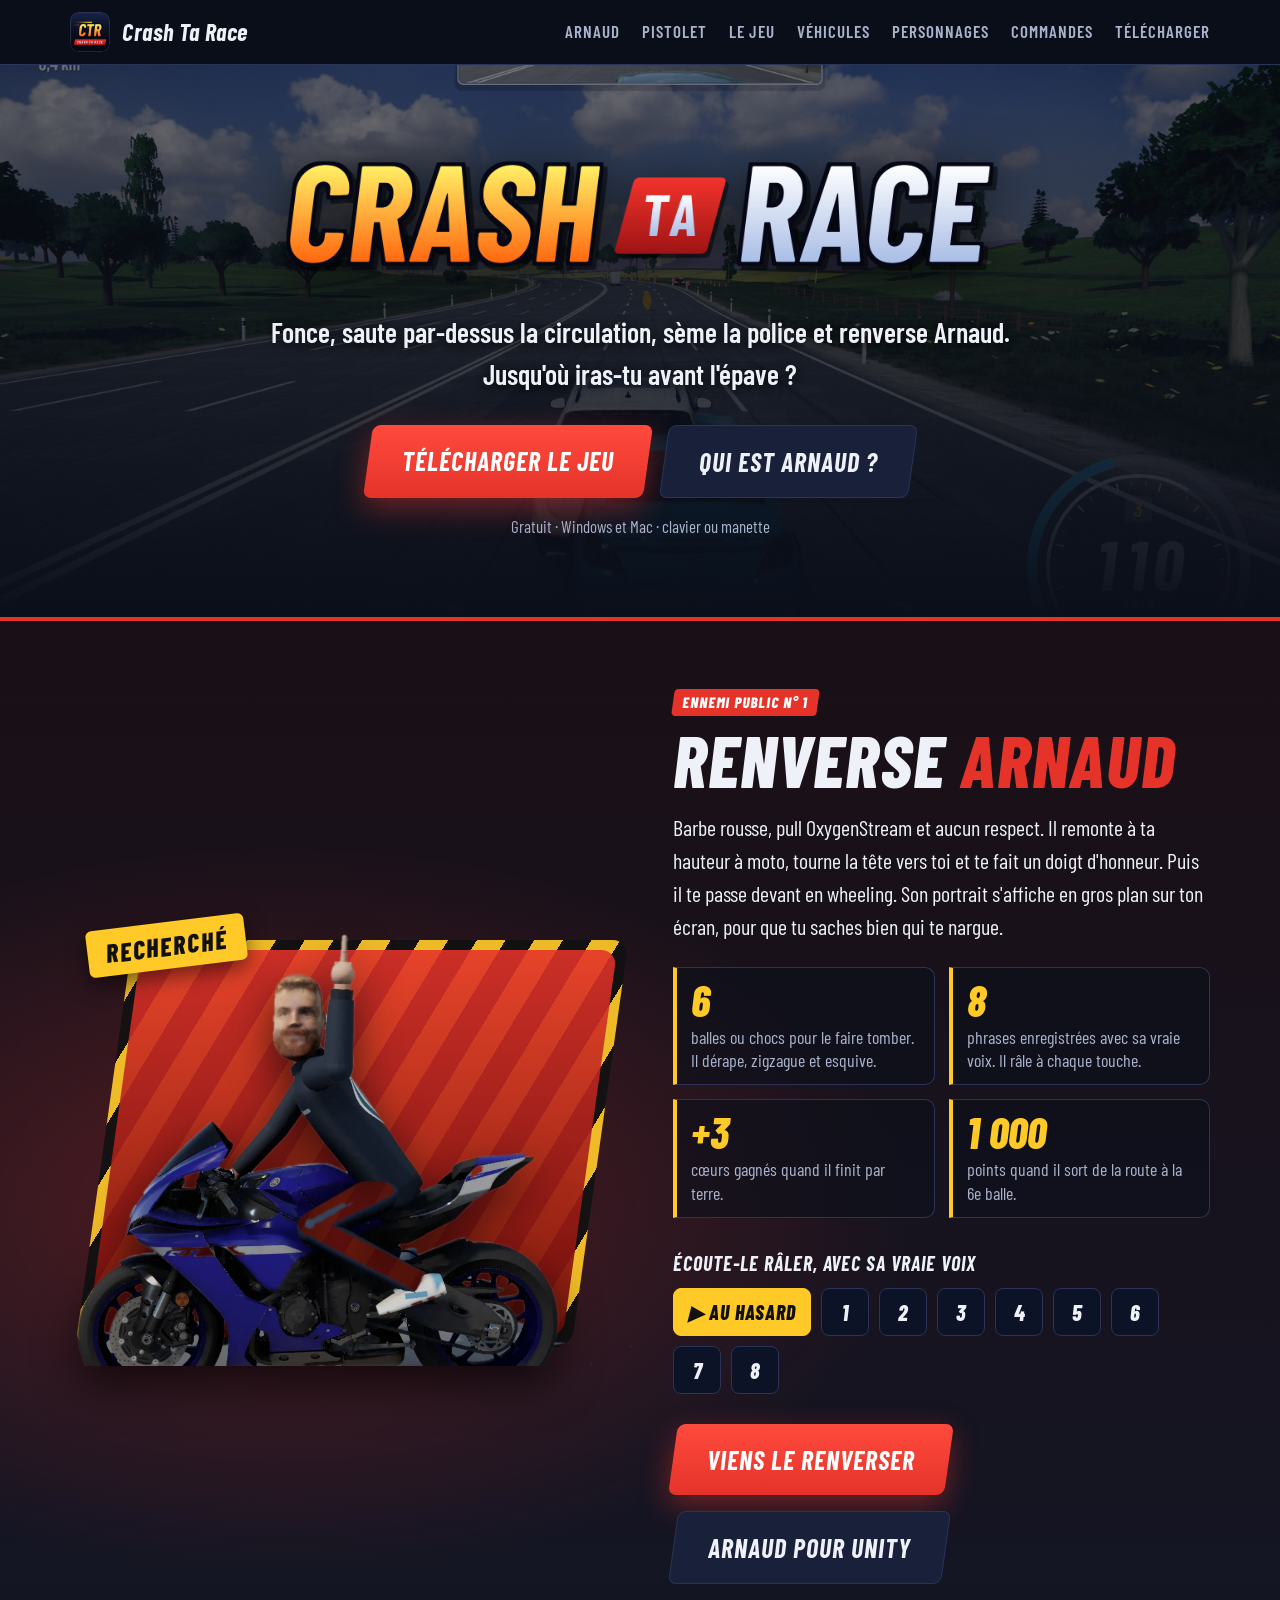
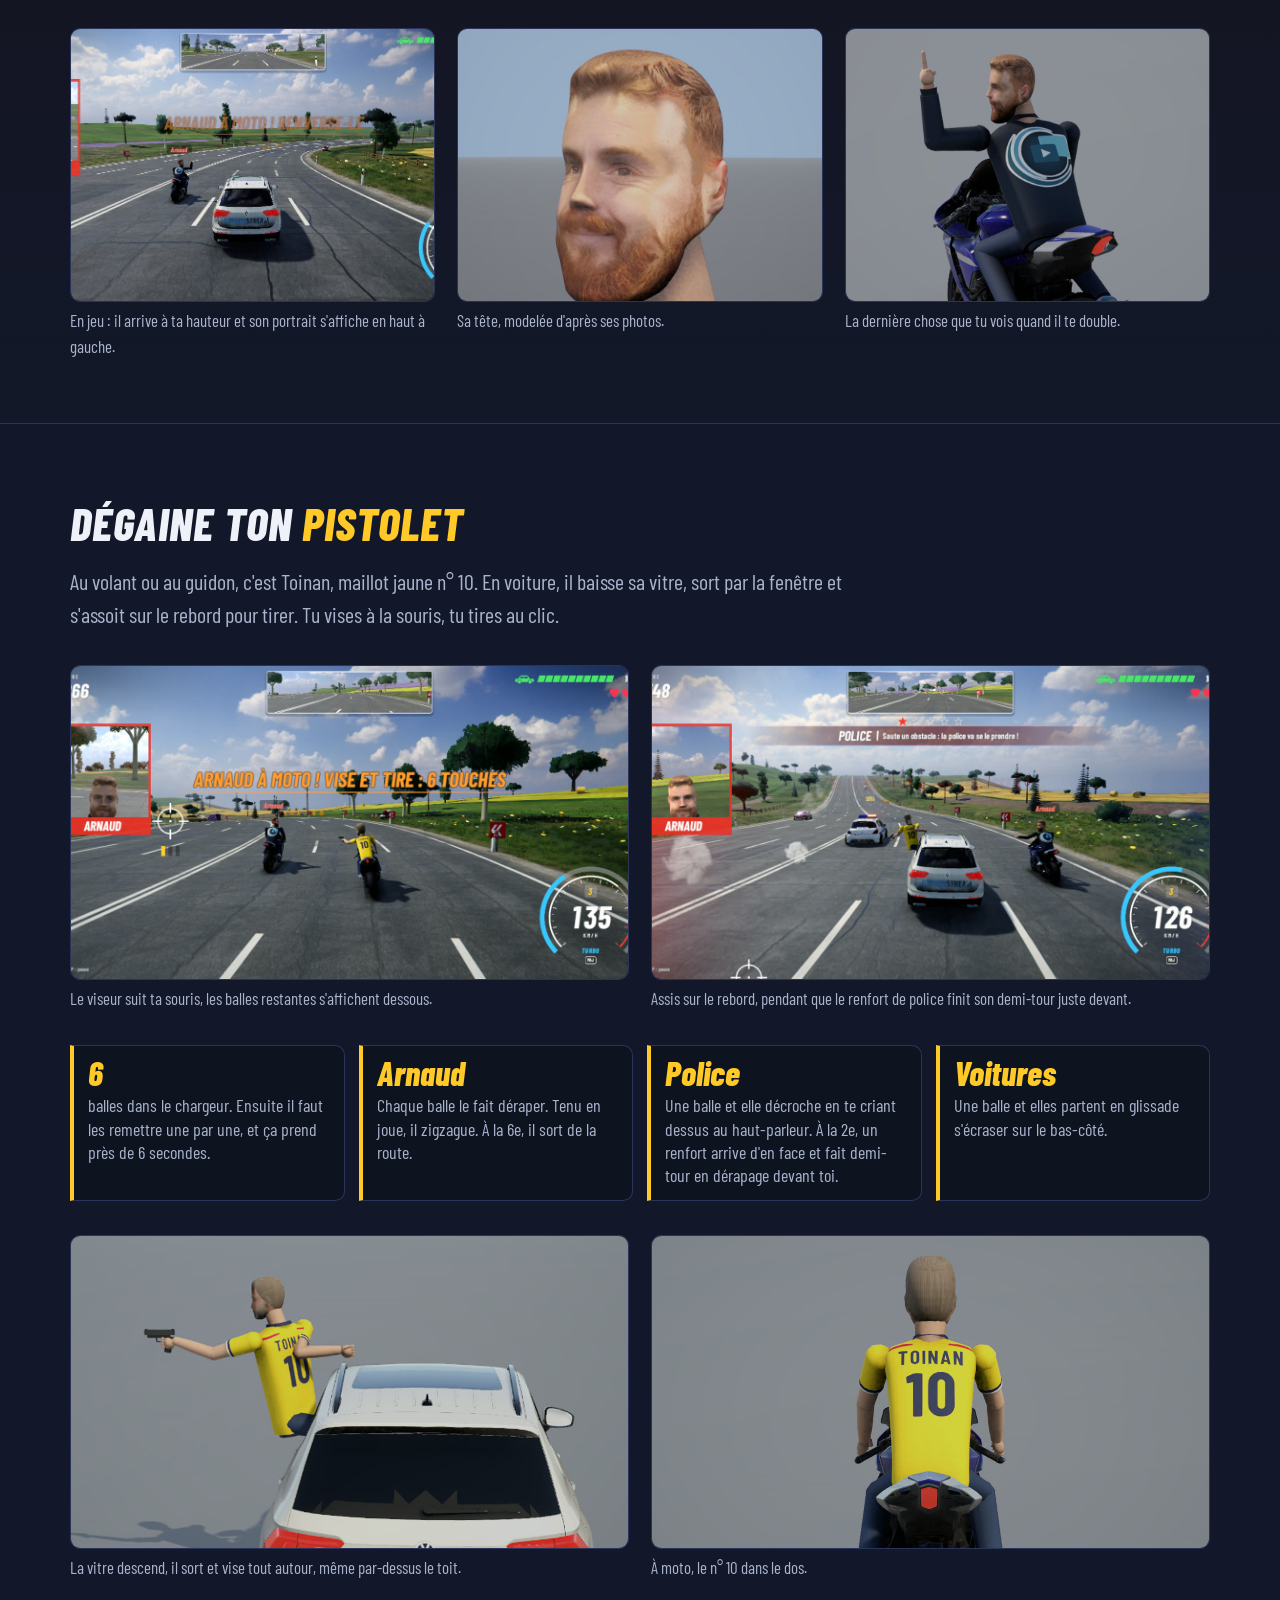
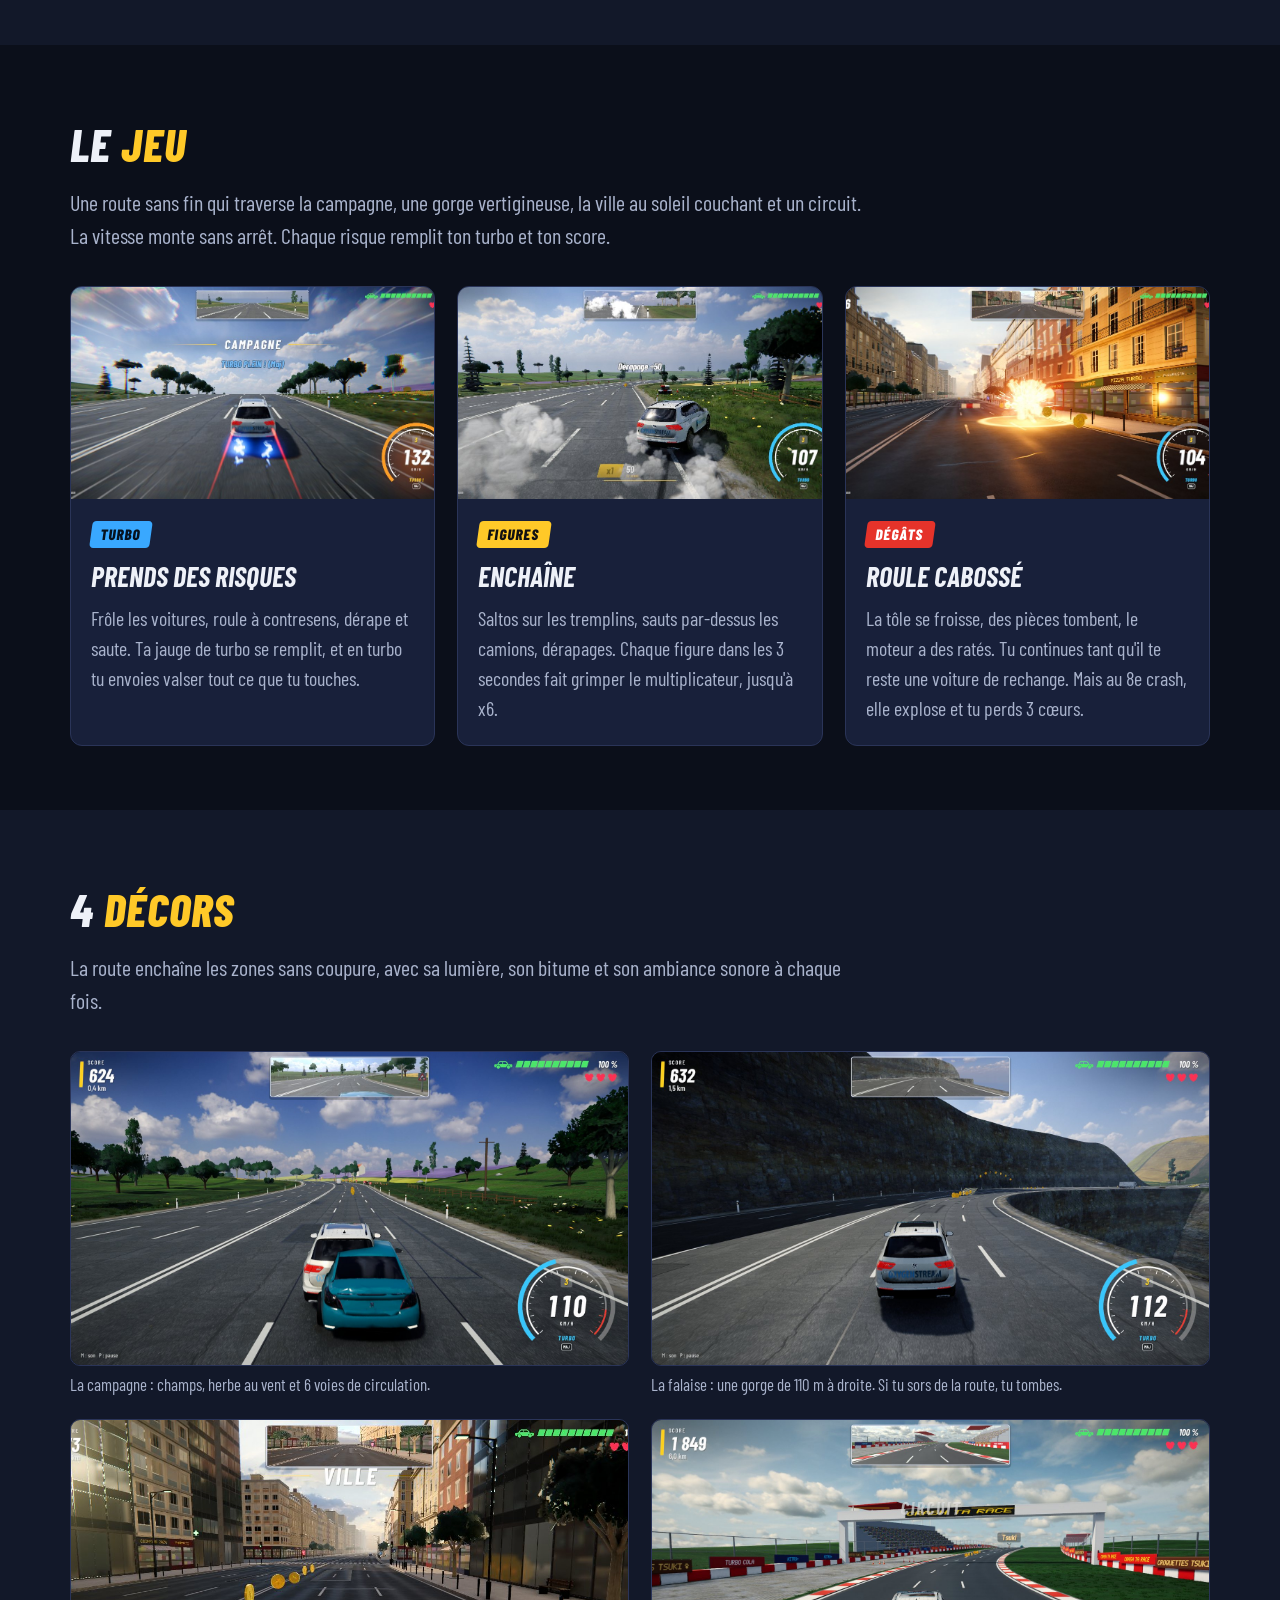
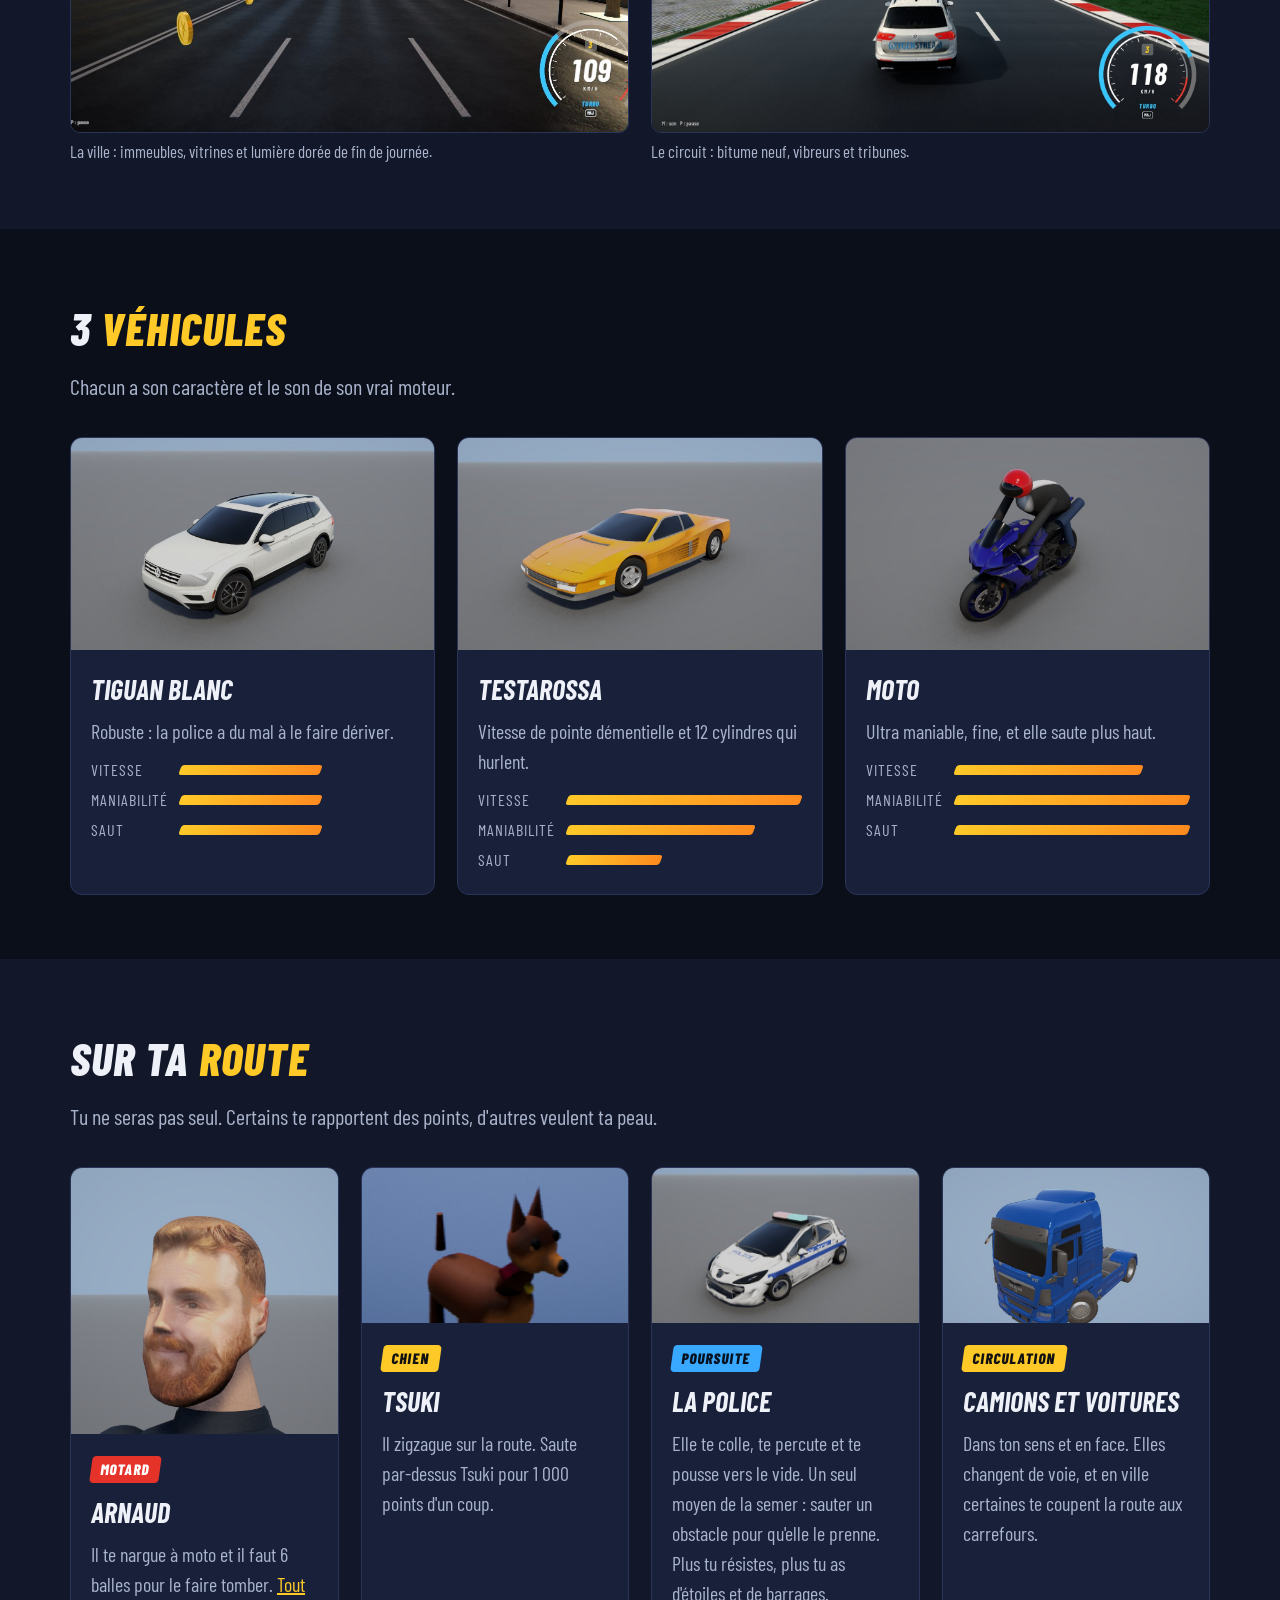
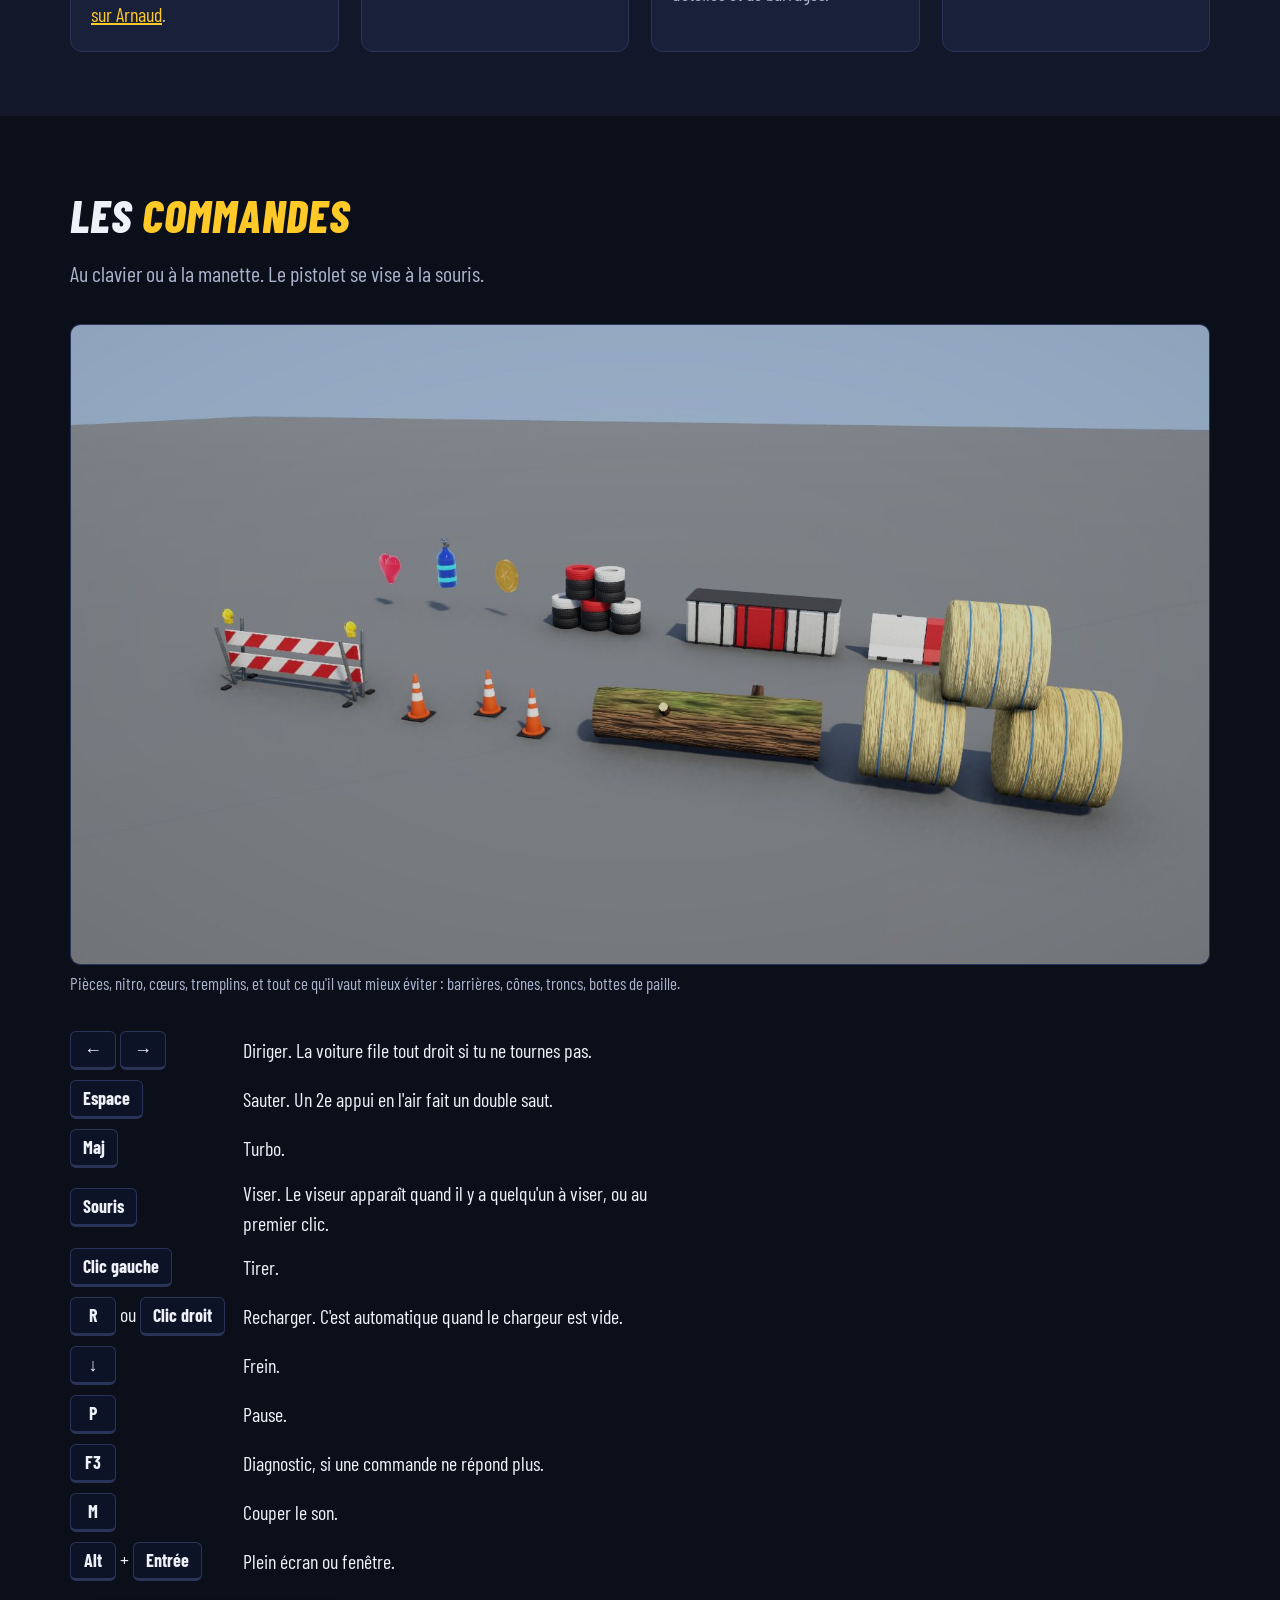
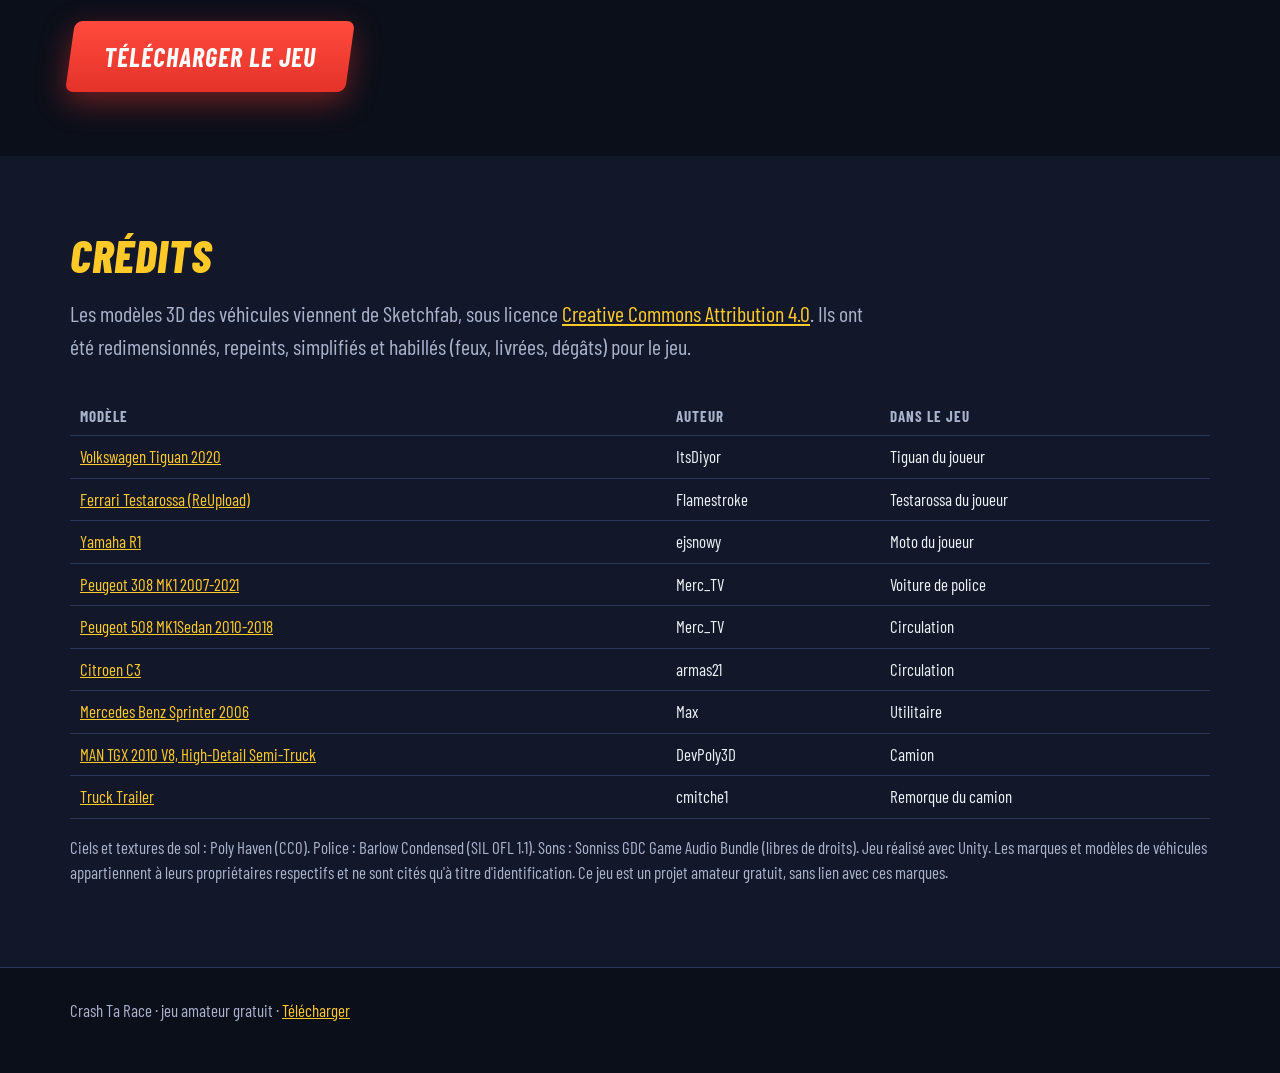
==== commit 7074aa64: "Version 1.7 : saut lu touche par touche, diagnostic F3, tailles et empreintes Co-Authored-By: Claude" ====
--- a/index.html
+++ b/index.html
@@ -179,6 +179,7 @@
       <span><kbd>R</kbd> ou <kbd>Clic droit</kbd></span><span>Recharger. C'est automatique quand le chargeur est vide.</span>
       <span><kbd>↓</kbd></span><span>Frein.</span>
       <span><kbd>P</kbd></span><span>Pause.</span>
+      <span><kbd>F3</kbd></span><span>Diagnostic, si une commande ne répond plus.</span>
       <span><kbd>M</kbd></span><span>Couper le son.</span>
       <span><kbd>Alt</kbd> + <kbd>Entrée</kbd></span><span>Plein écran ou fenêtre.</span>
     </div>
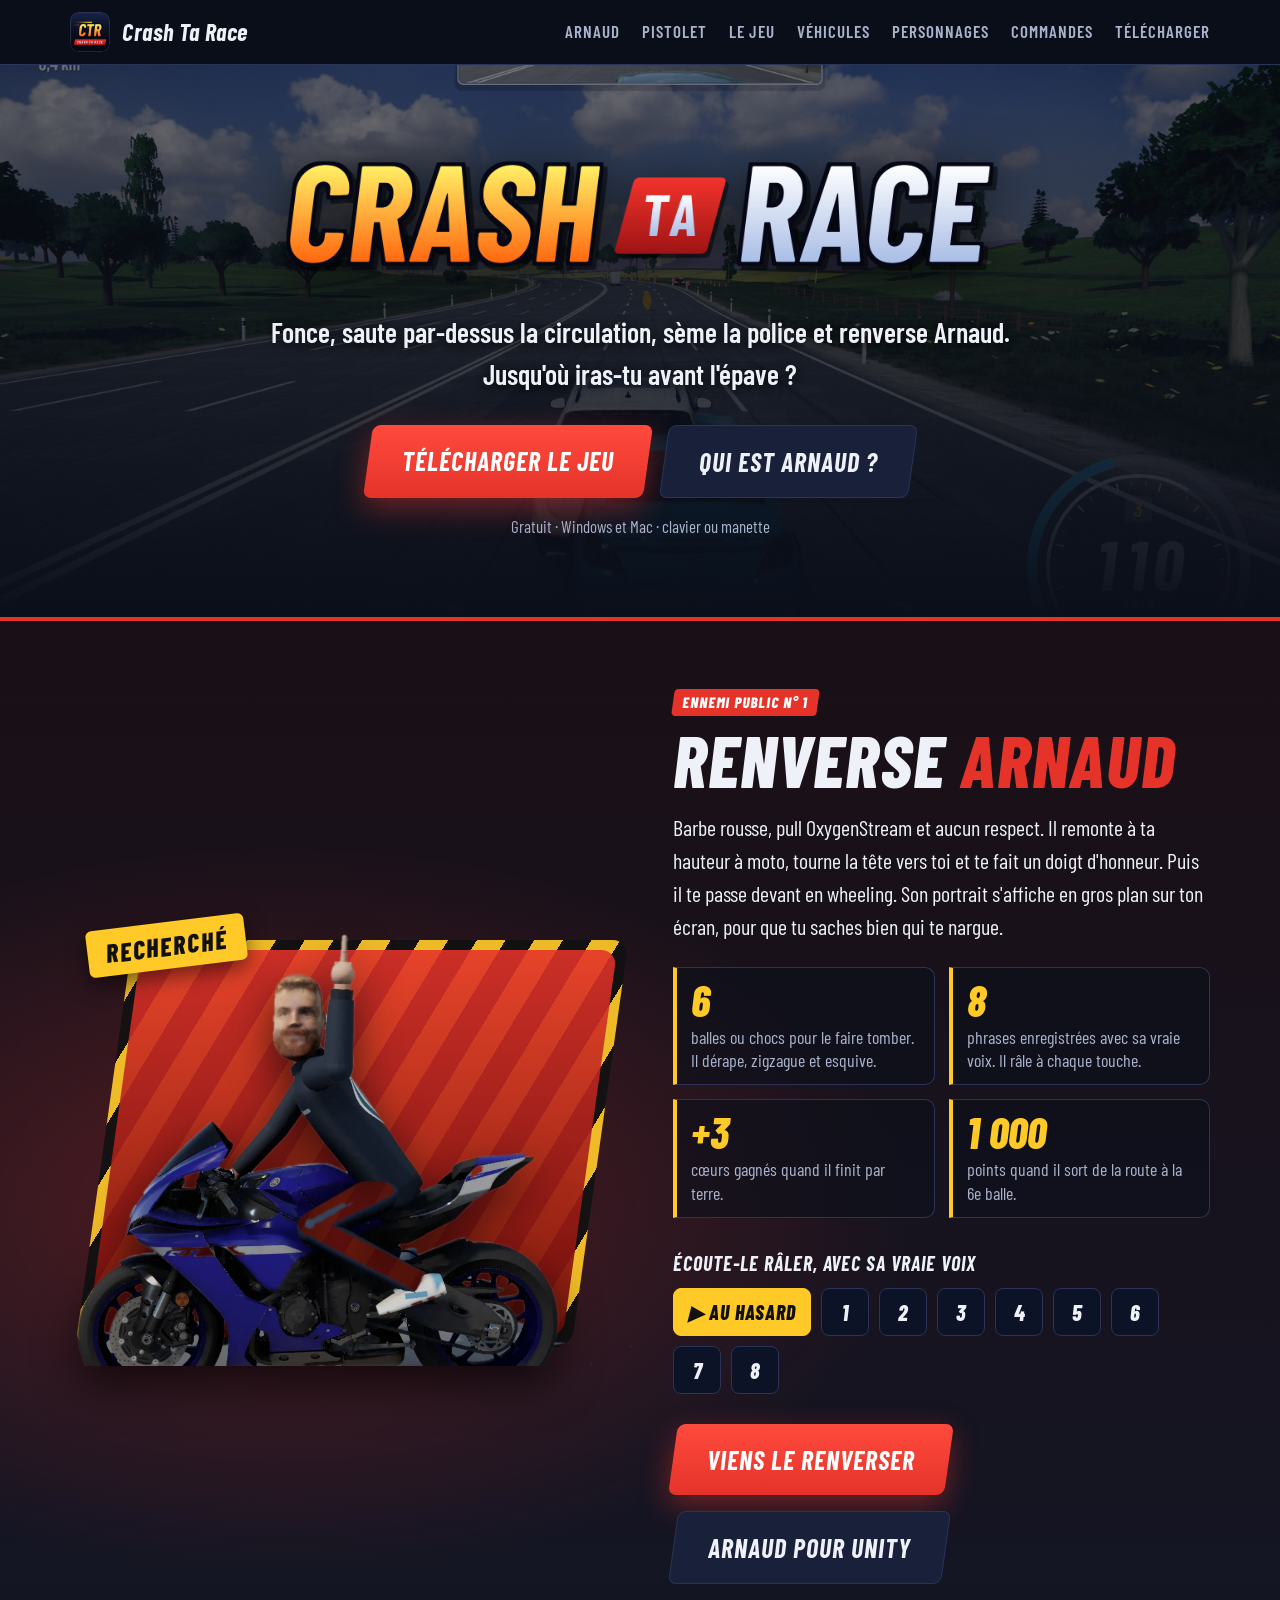
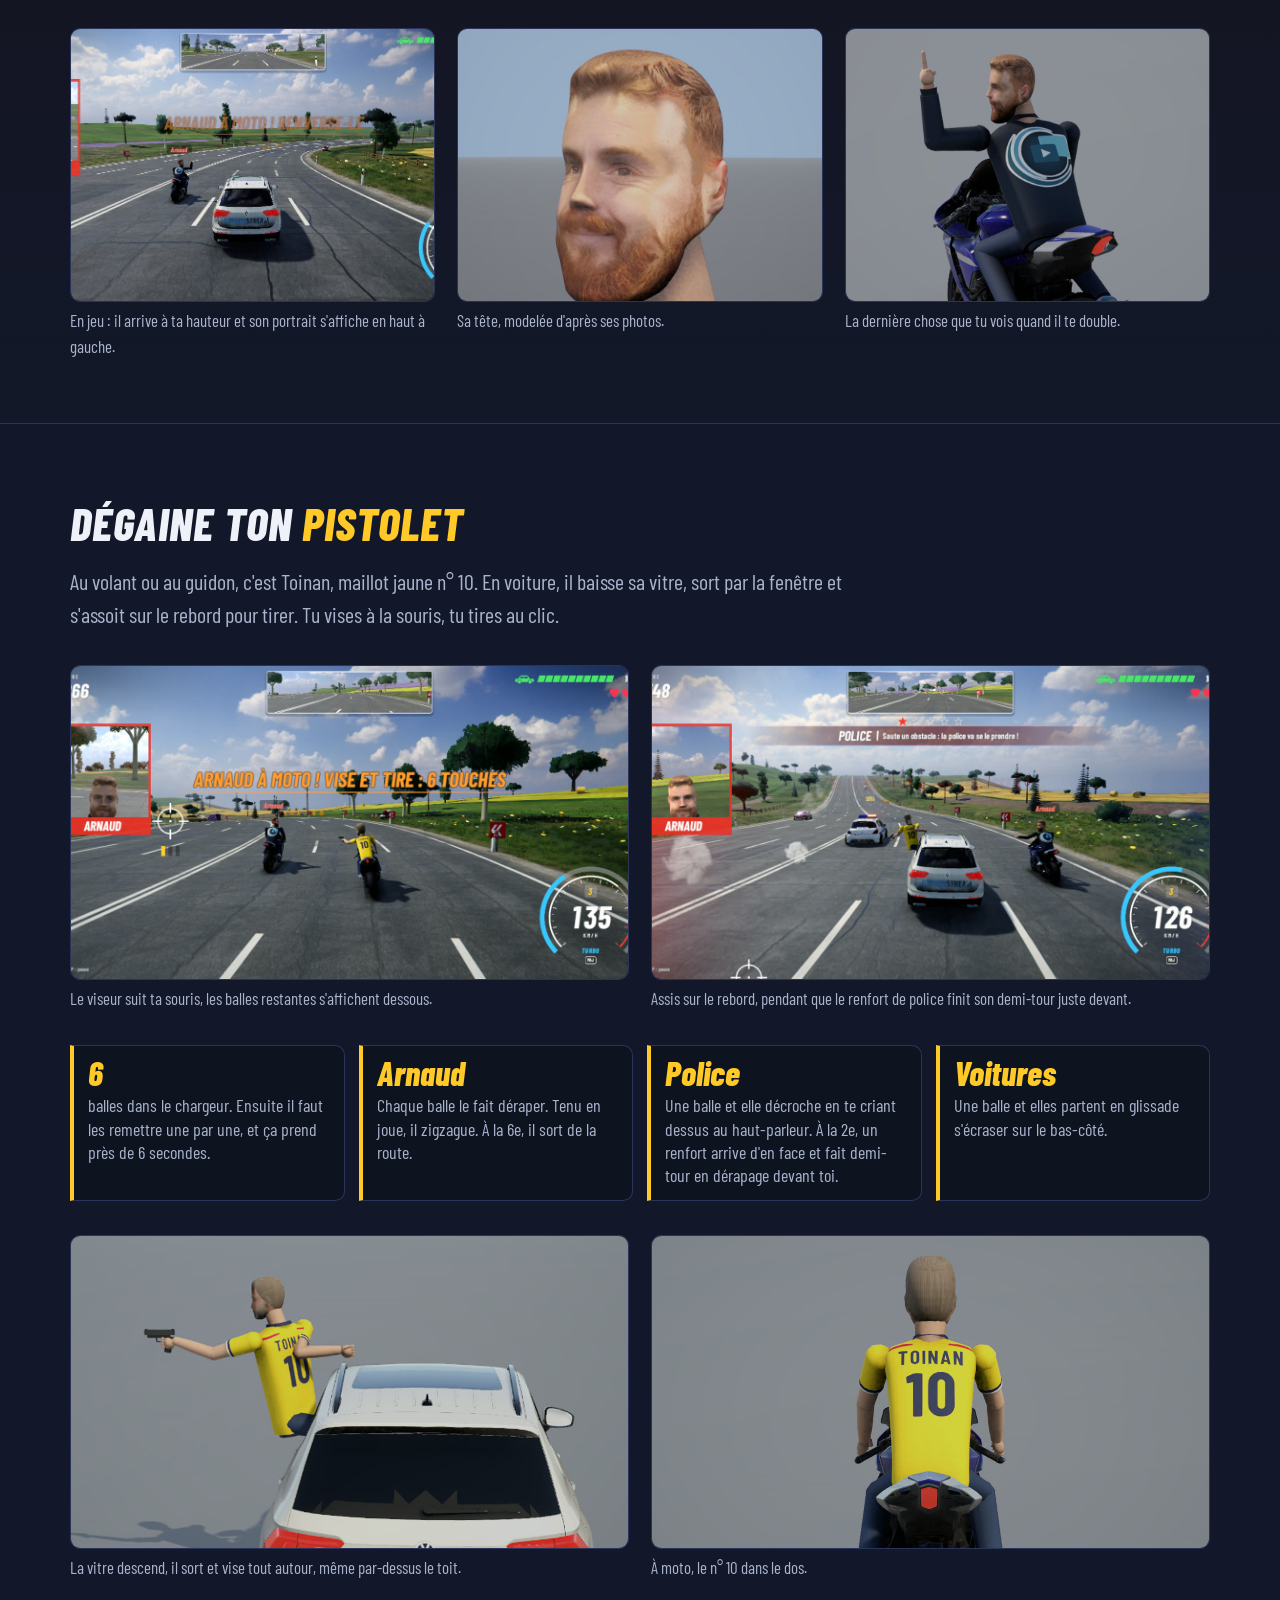
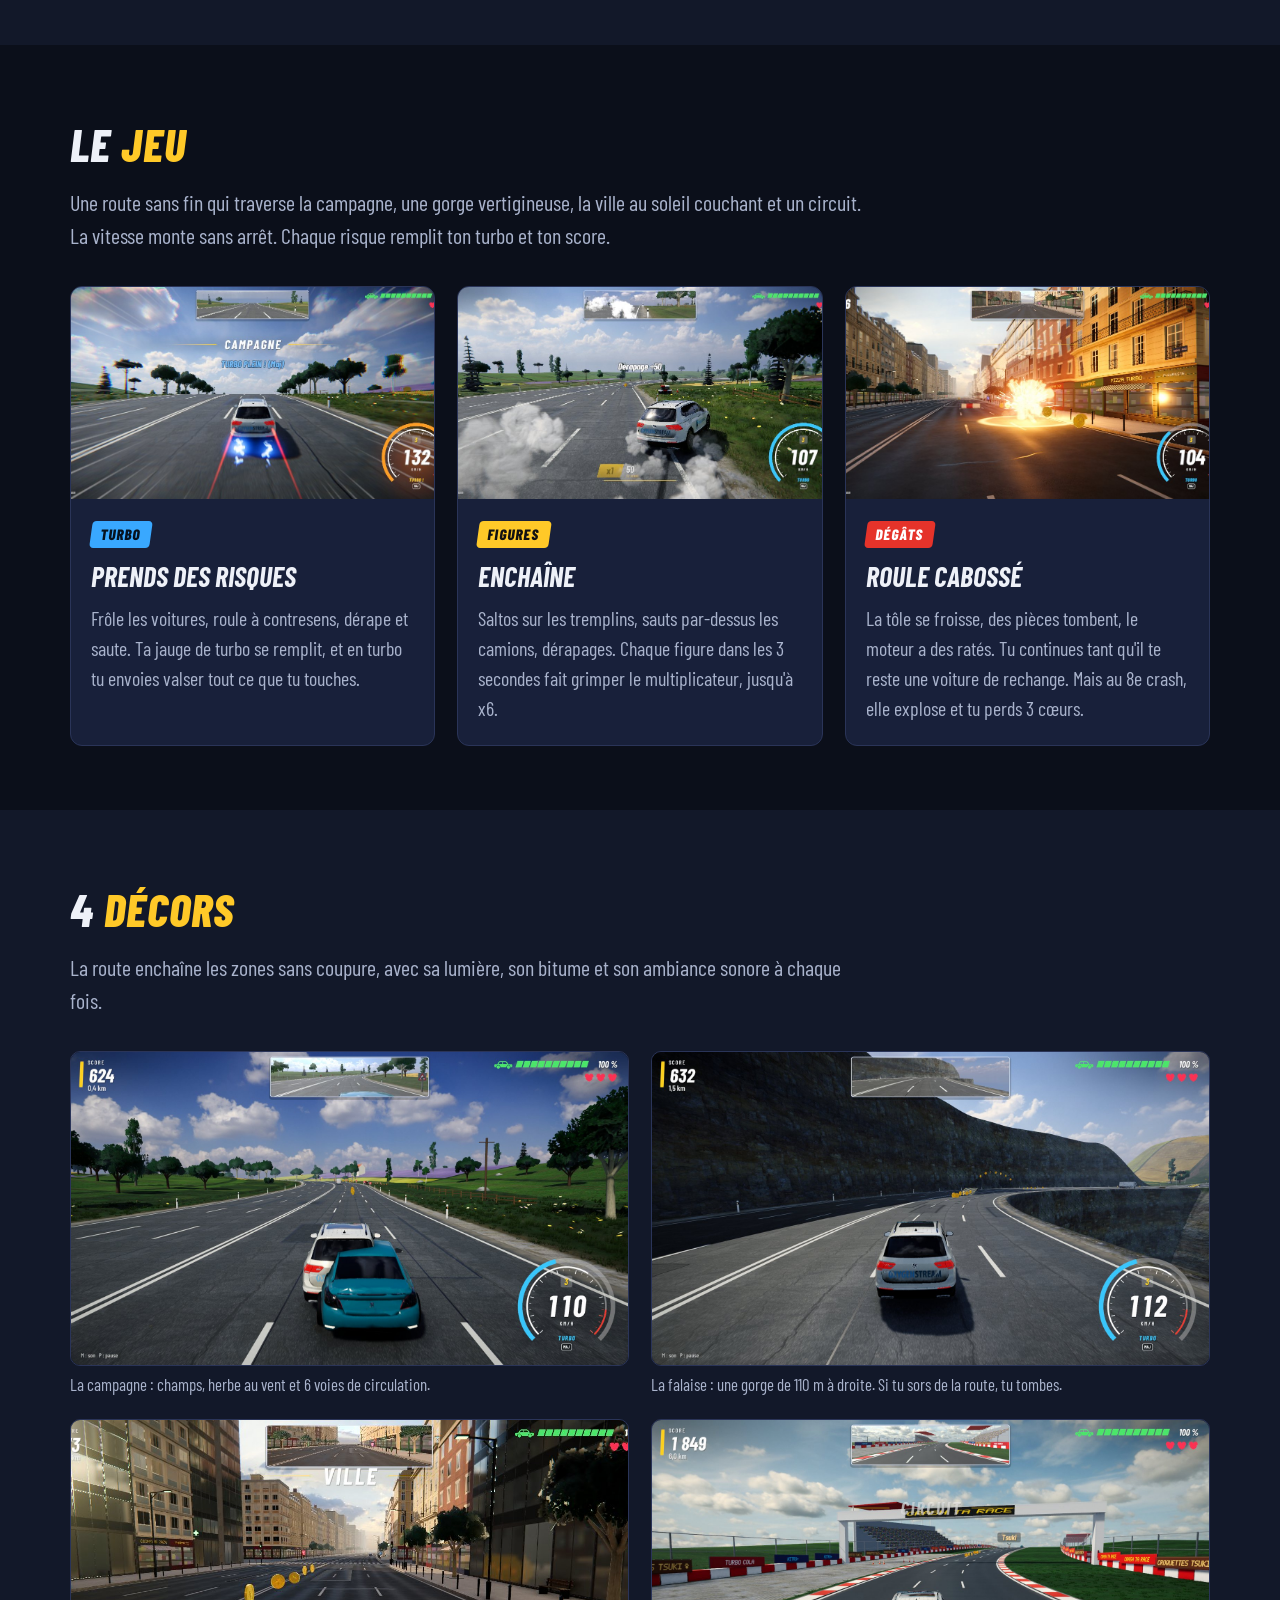
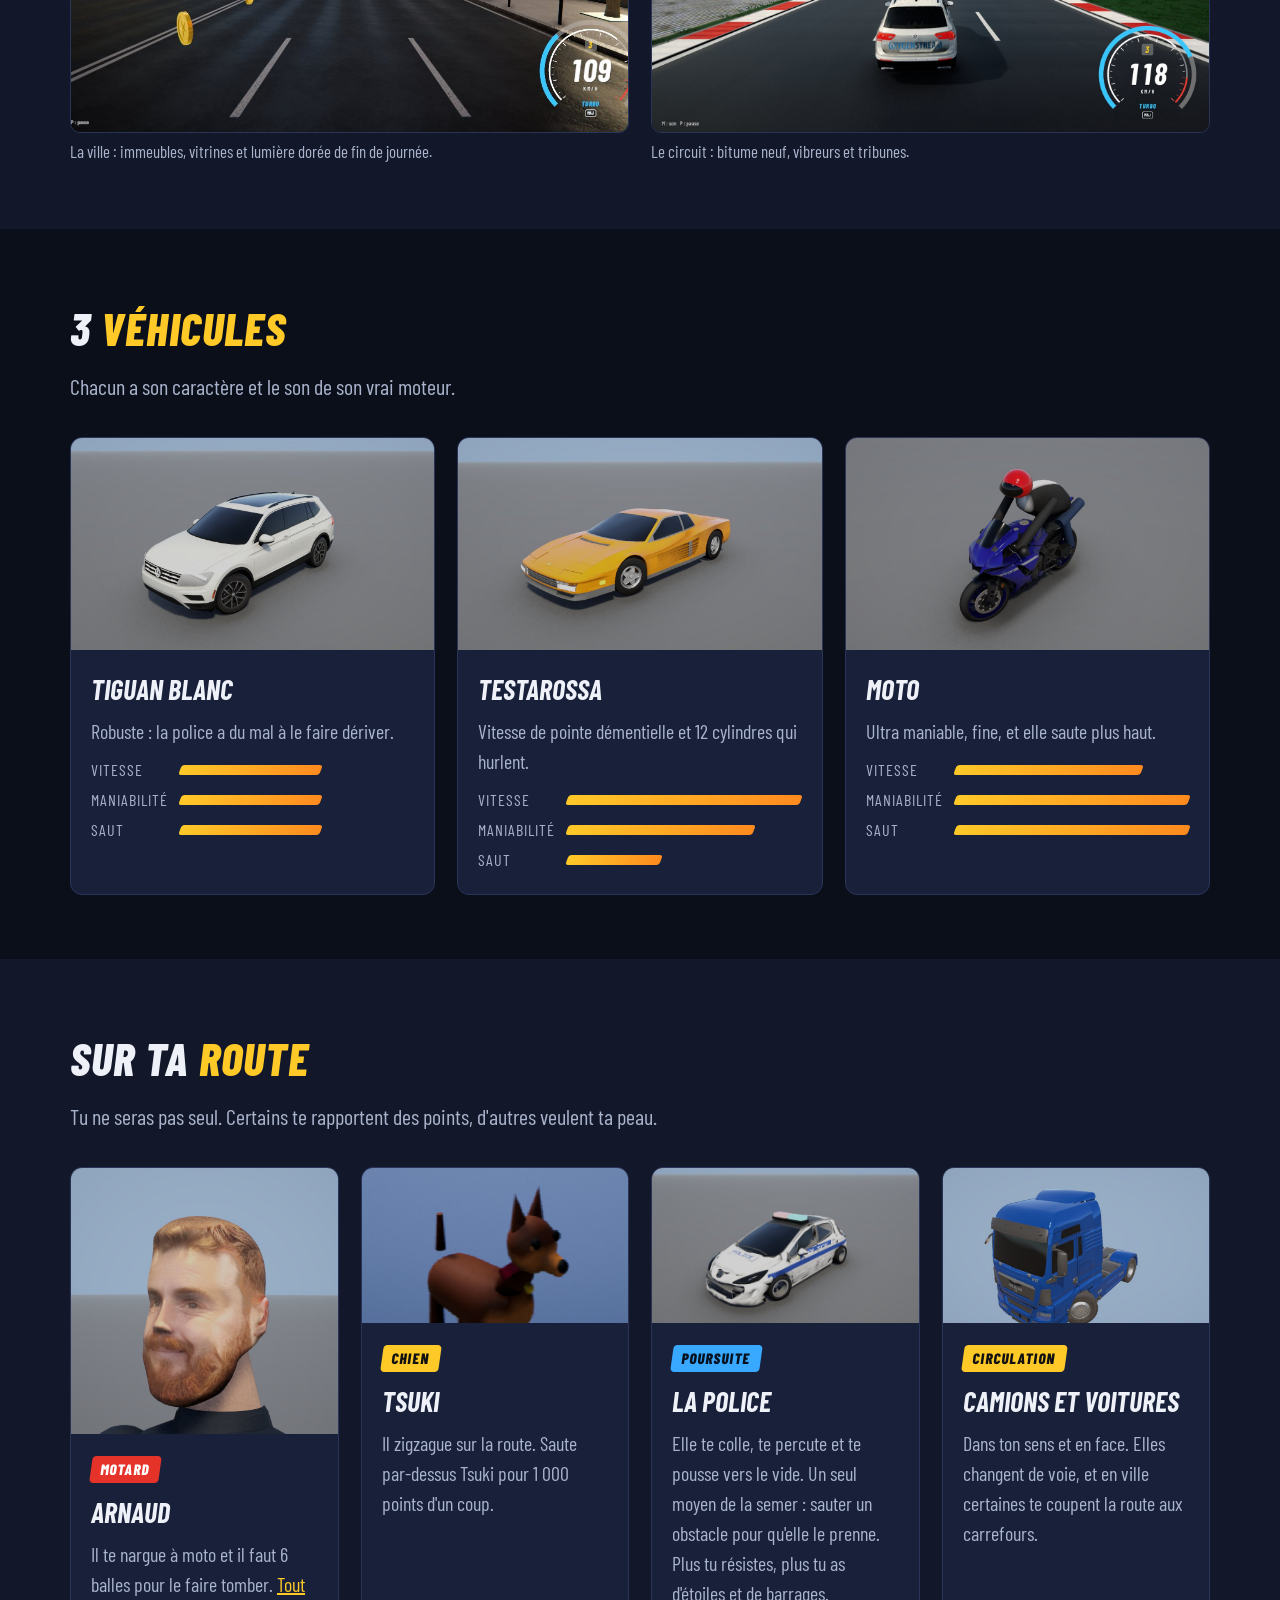
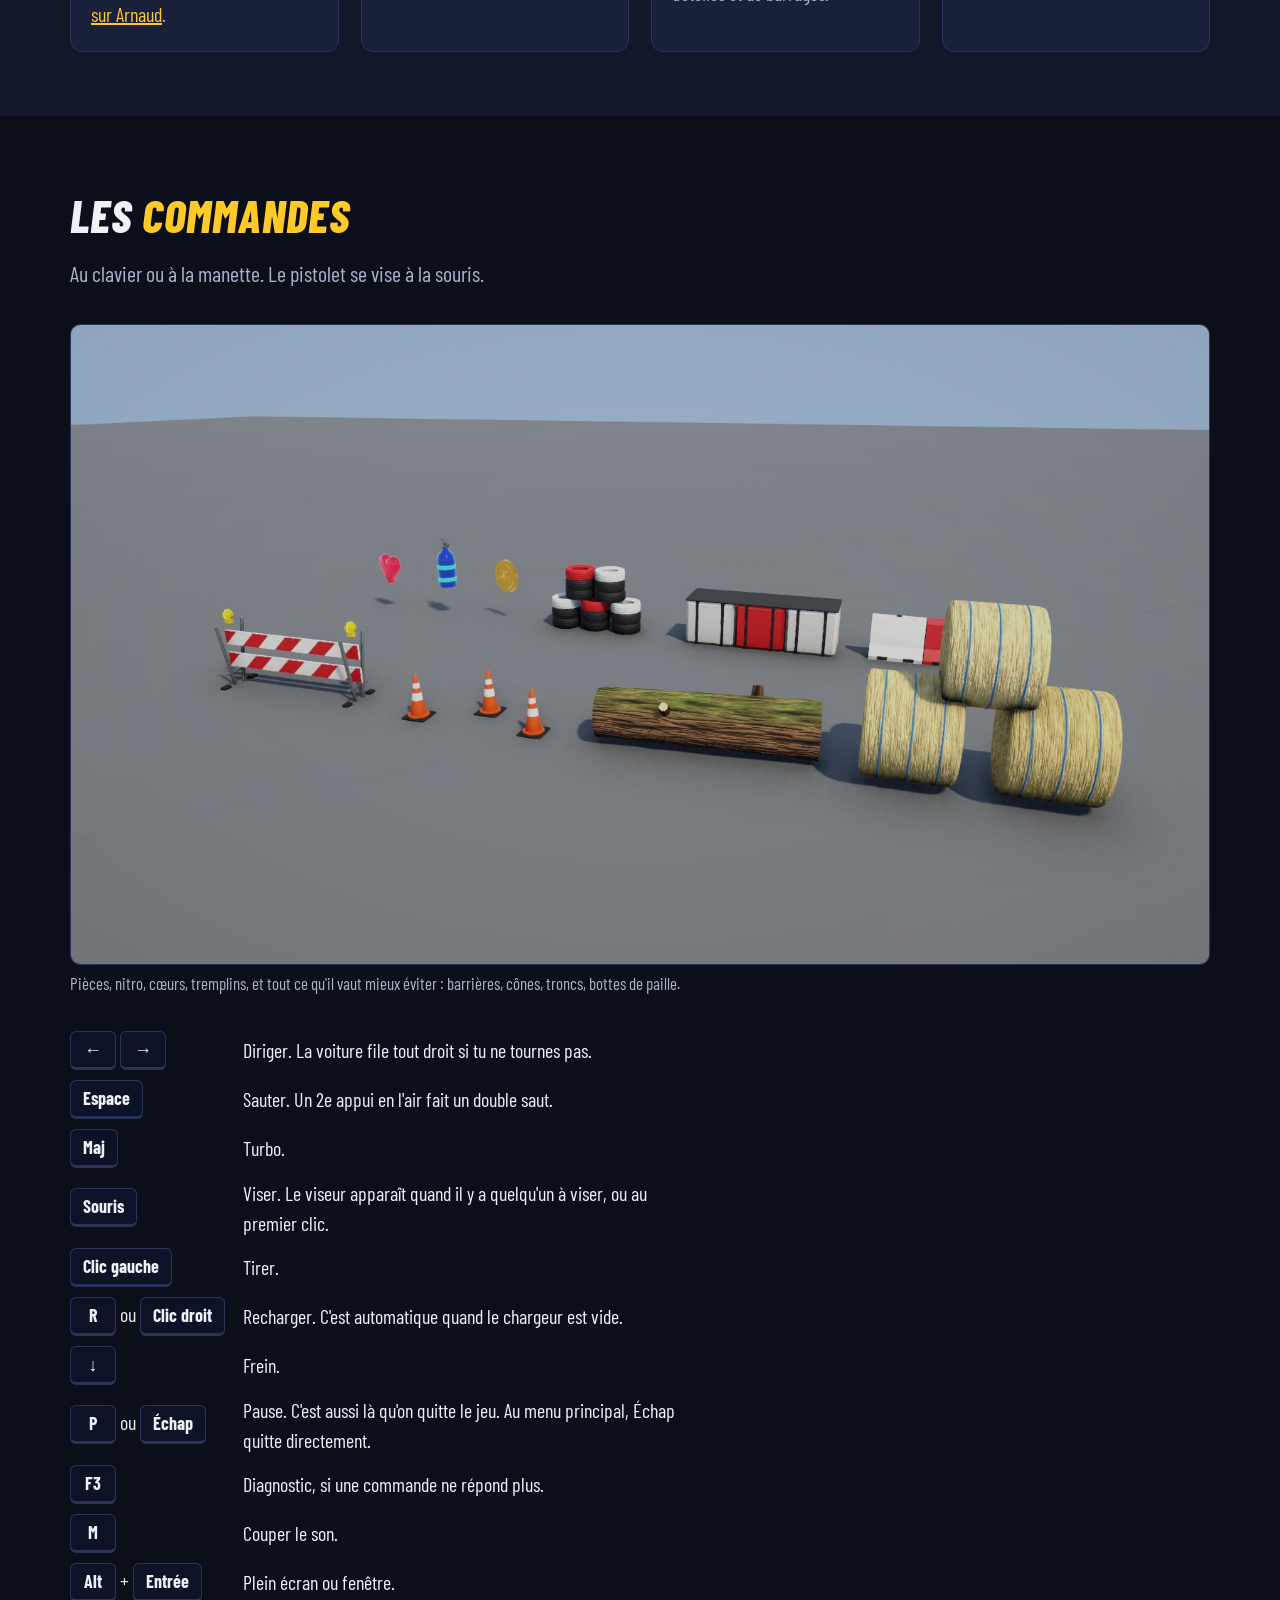
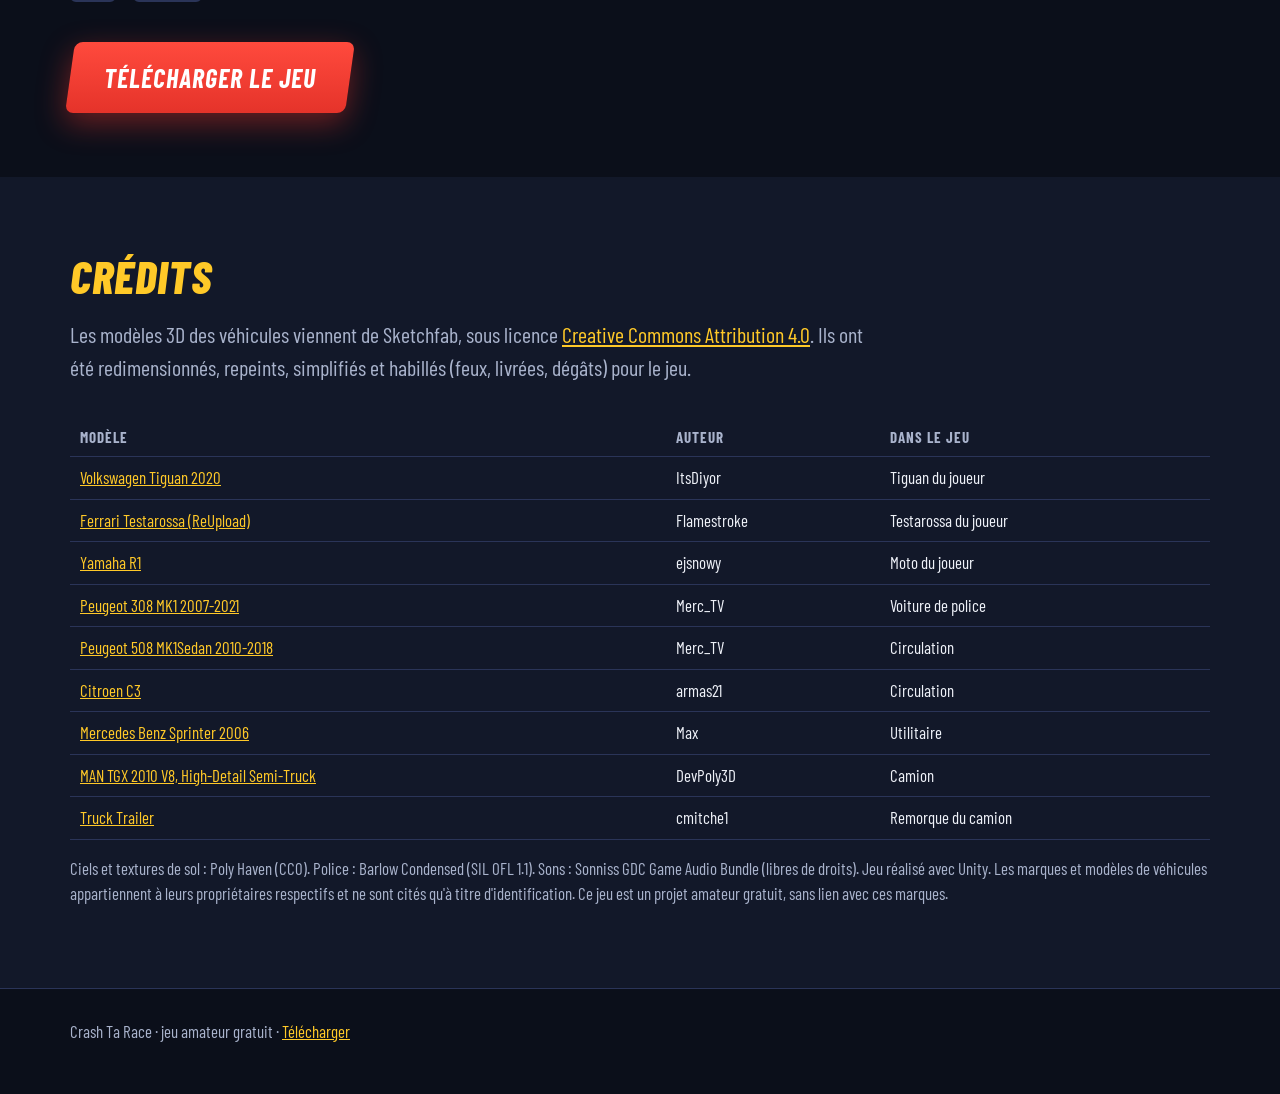
==== commit c565c32b: "Version 1.8 : quitter le jeu, tailles et empreintes Co-Authored-By: Claude Fable 5.2 <noreply@anthro" ====
--- a/index.html
+++ b/index.html
@@ -178,7 +178,7 @@
       <span><kbd>Clic gauche</kbd></span><span>Tirer.</span>
       <span><kbd>R</kbd> ou <kbd>Clic droit</kbd></span><span>Recharger. C'est automatique quand le chargeur est vide.</span>
       <span><kbd>↓</kbd></span><span>Frein.</span>
-      <span><kbd>P</kbd></span><span>Pause.</span>
+      <span><kbd>P</kbd> ou <kbd>Échap</kbd></span><span>Pause. C'est aussi là qu'on quitte le jeu. Au menu principal, Échap quitte directement.</span>
       <span><kbd>F3</kbd></span><span>Diagnostic, si une commande ne répond plus.</span>
       <span><kbd>M</kbd></span><span>Couper le son.</span>
       <span><kbd>Alt</kbd> + <kbd>Entrée</kbd></span><span>Plein écran ou fenêtre.</span>
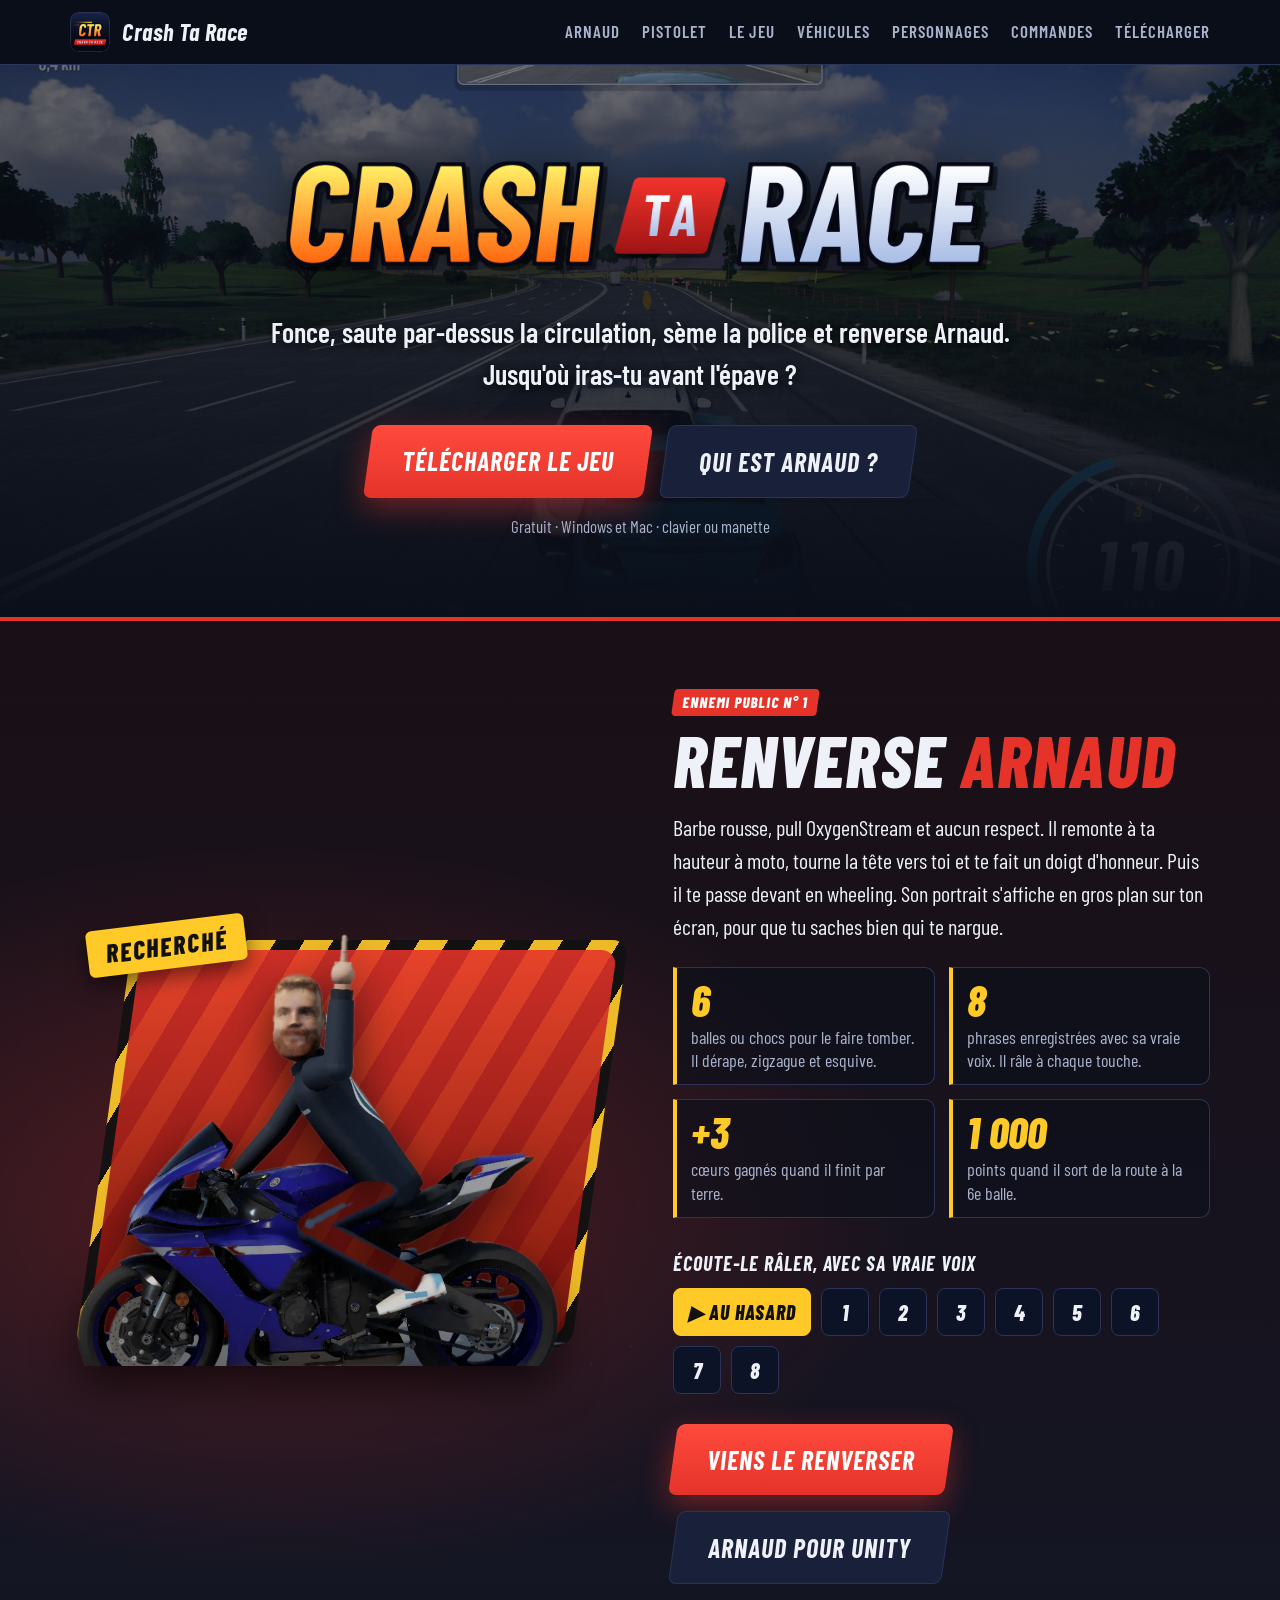
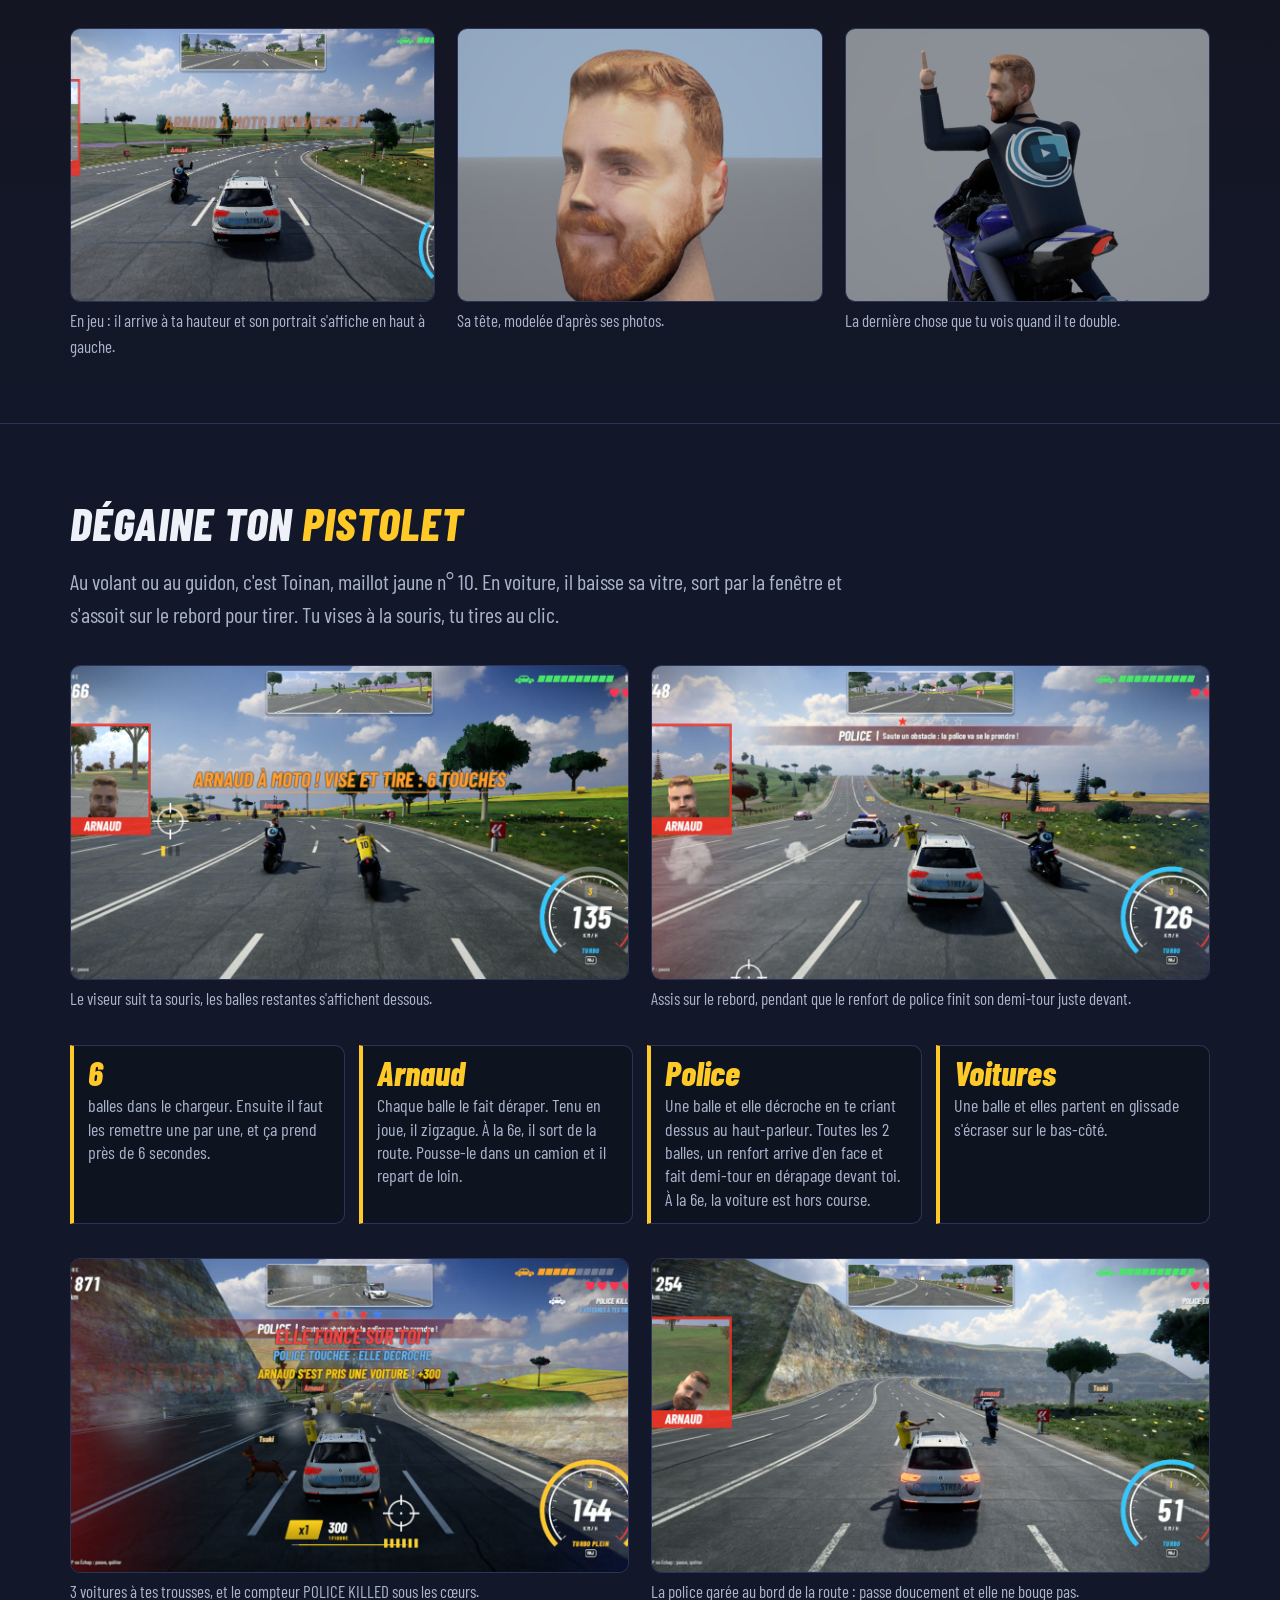
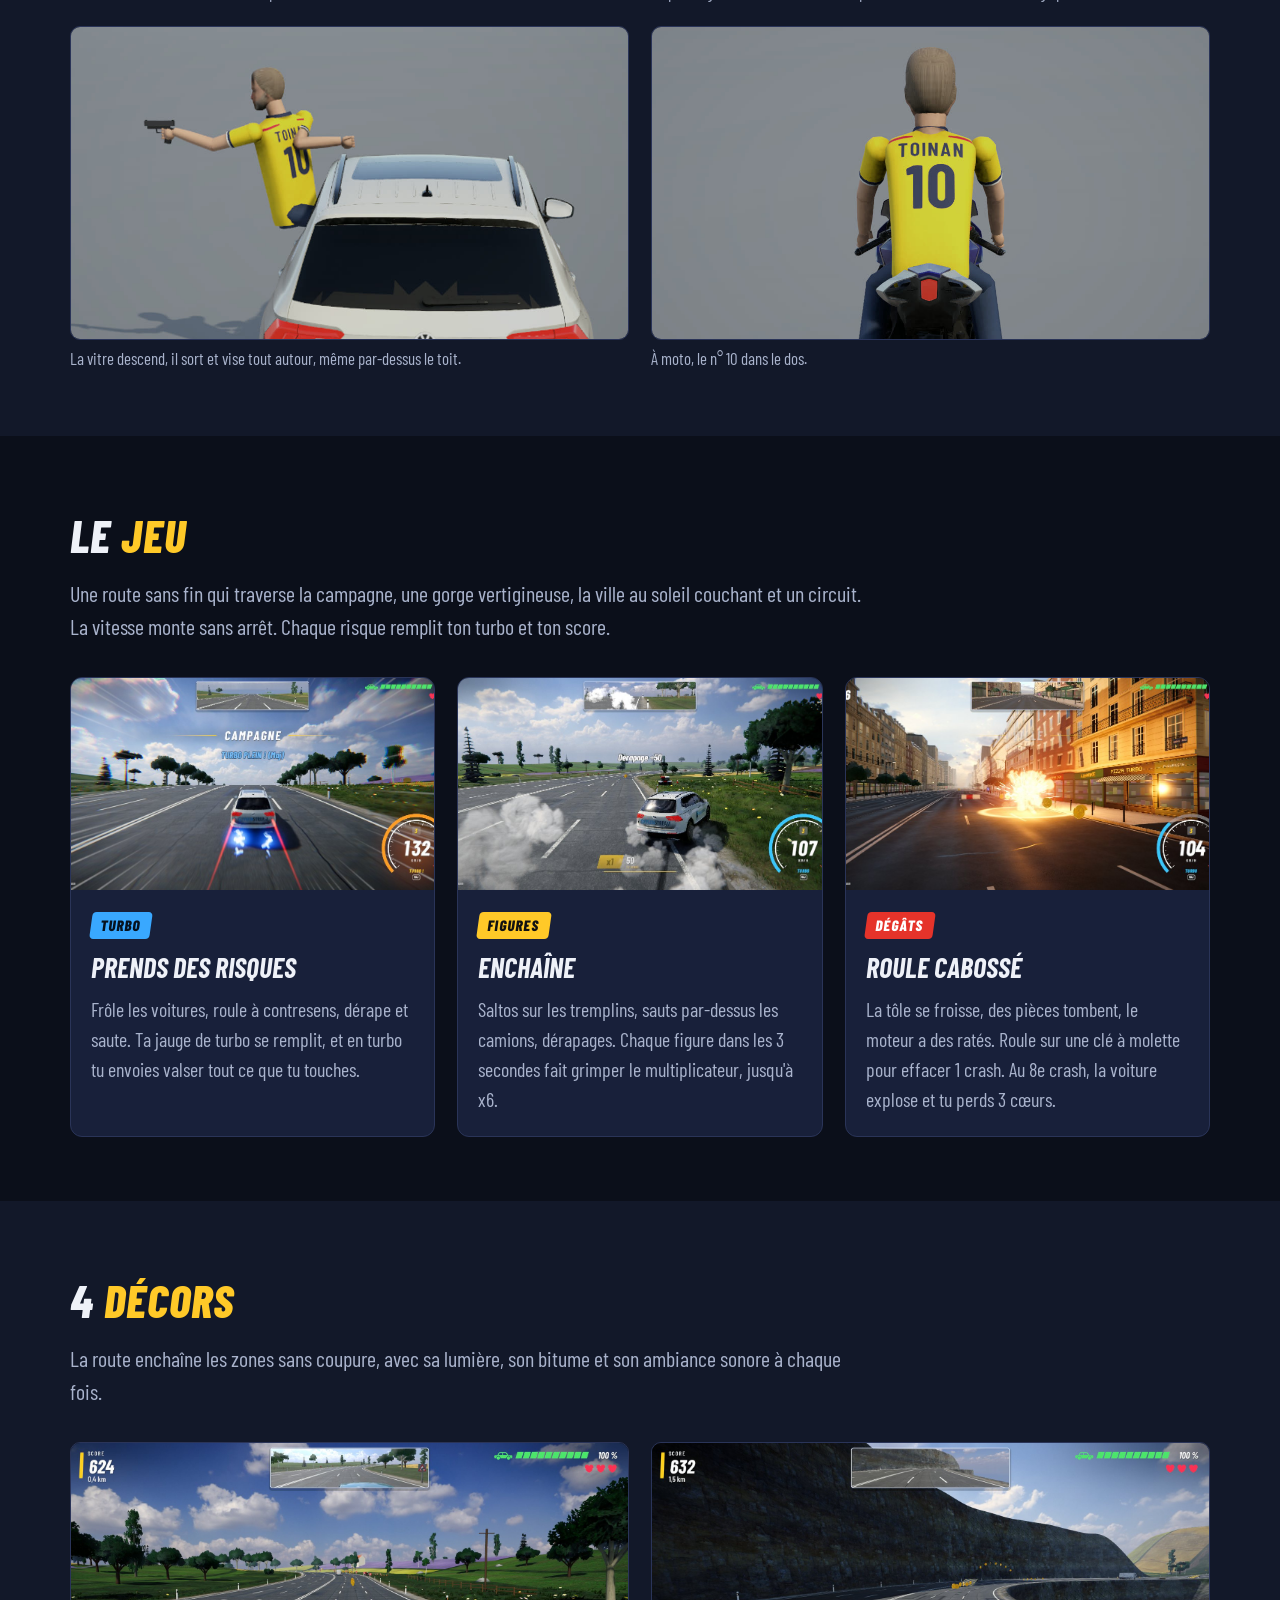
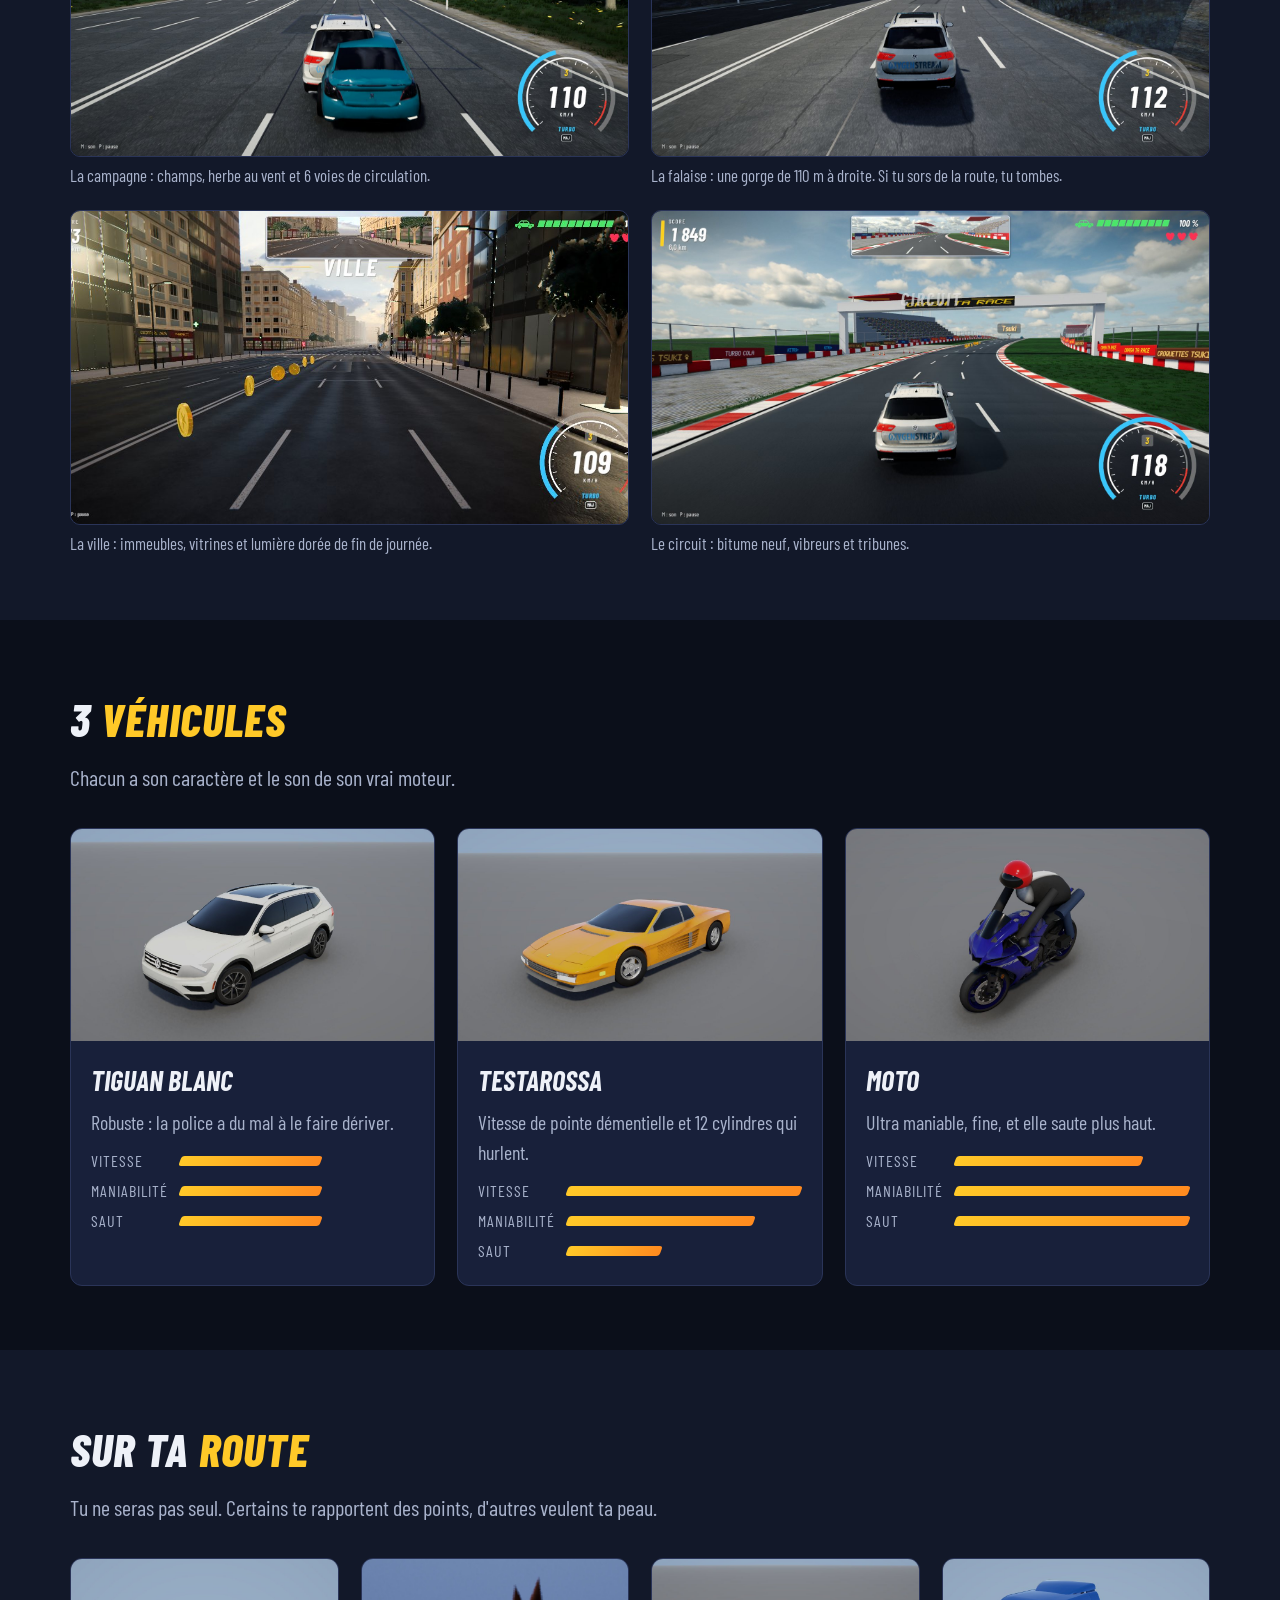
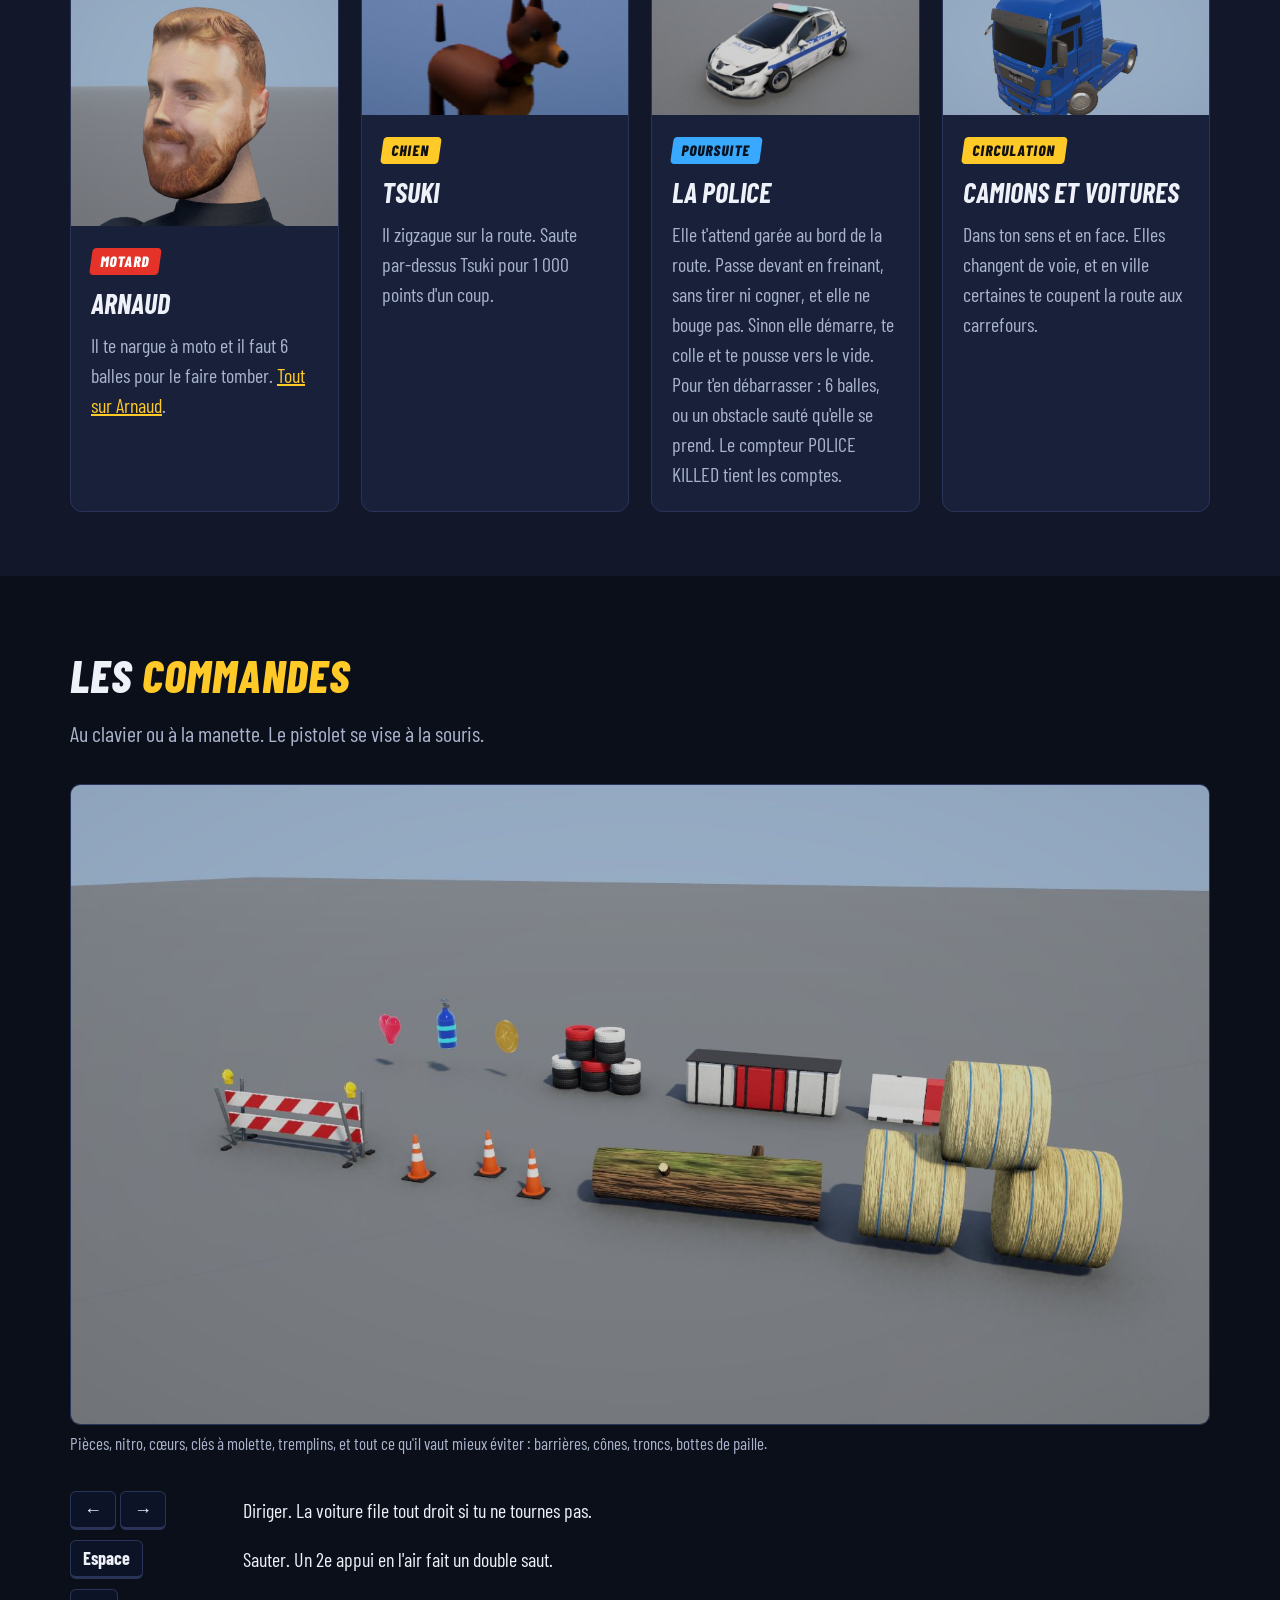
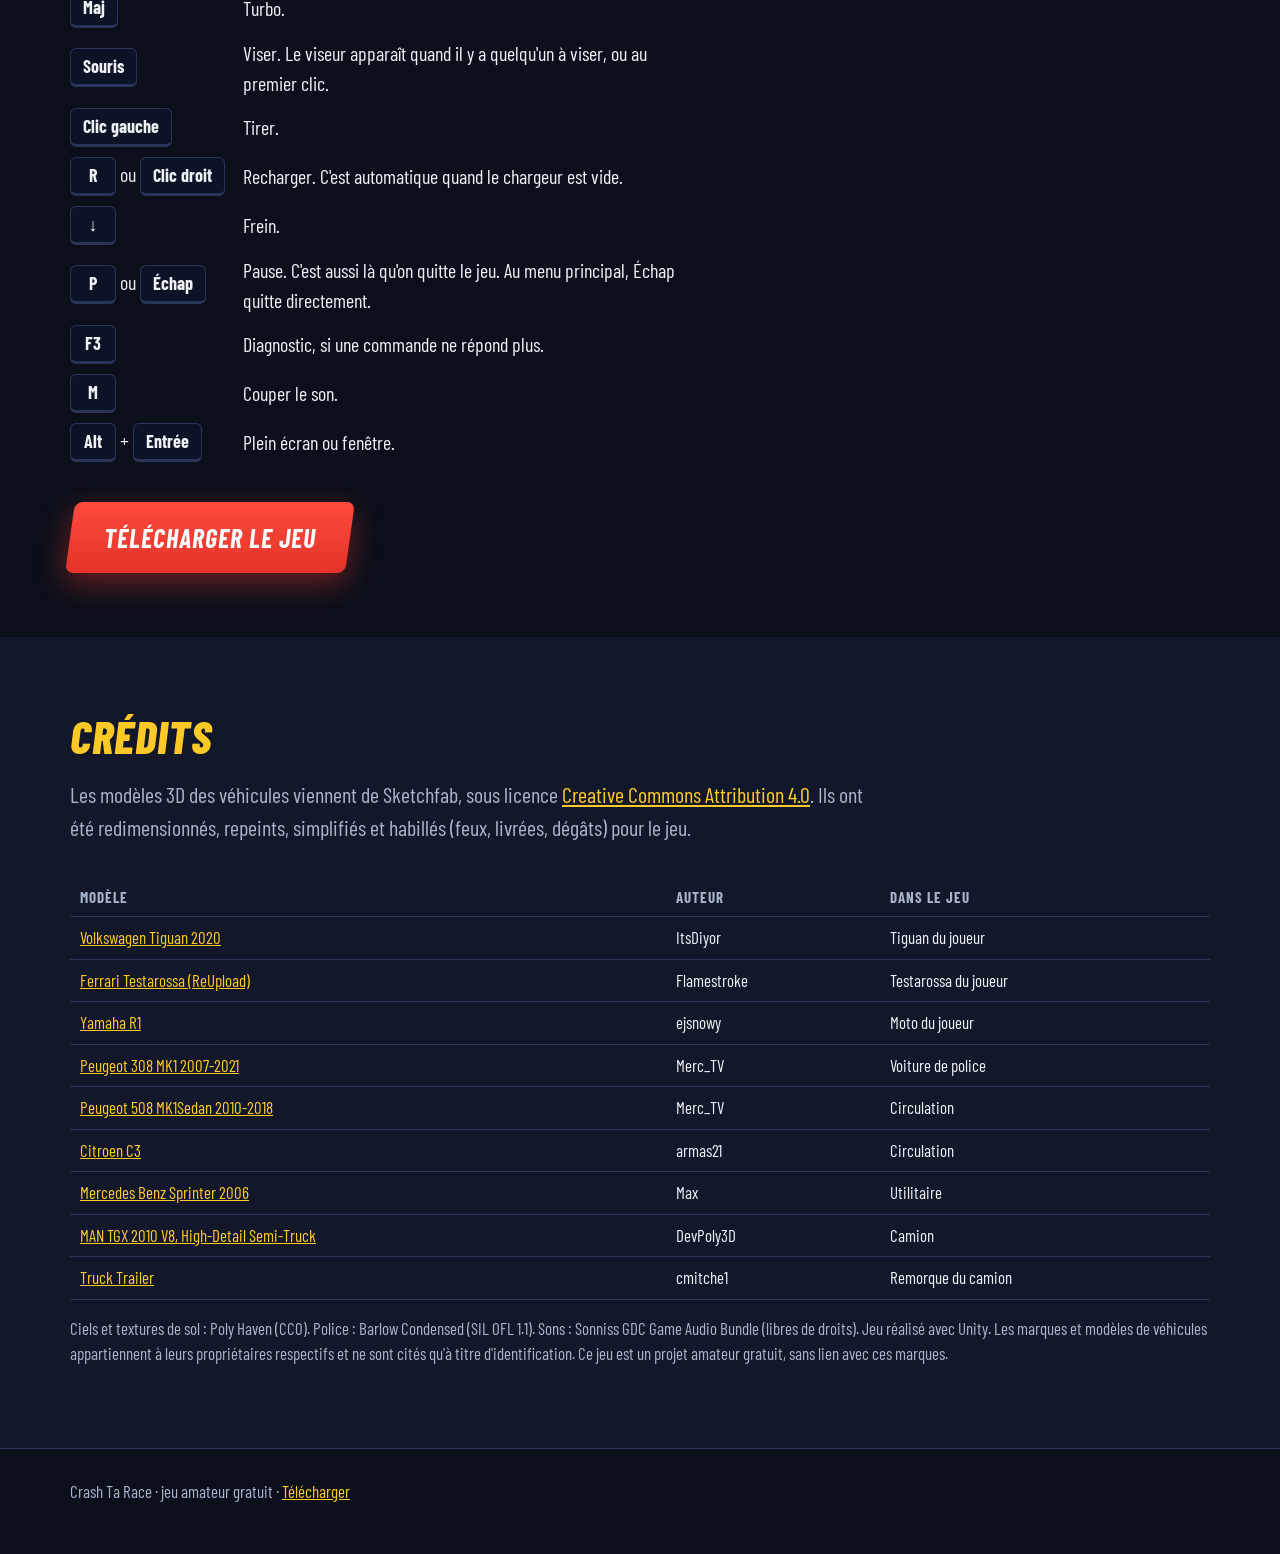
==== commit c039ef26: "Version 1.9 : police garée, renforts, compteur POLICE KILLED, clés à molette Co-Authored-By: Claude " ====
--- a/index.html
+++ b/index.html
@@ -104,11 +104,15 @@
     </div>
     <div class="chiffres" style="margin:34px 0 0">
       <div><b>6</b><span>balles dans le chargeur. Ensuite il faut les remettre une par une, et ça prend près de 6 secondes.</span></div>
-      <div><b>Arnaud</b><span>Chaque balle le fait déraper. Tenu en joue, il zigzague. À la 6e, il sort de la route.</span></div>
-      <div><b>Police</b><span>Une balle et elle décroche en te criant dessus au haut-parleur. À la 2e, un renfort arrive d'en face et fait demi-tour en dérapage devant toi.</span></div>
+      <div><b>Arnaud</b><span>Chaque balle le fait déraper. Tenu en joue, il zigzague. À la 6e, il sort de la route. Pousse-le dans un camion et il repart de loin.</span></div>
+      <div><b>Police</b><span>Une balle et elle décroche en te criant dessus au haut-parleur. Toutes les 2 balles, un renfort arrive d'en face et fait demi-tour en dérapage devant toi. À la 6e, la voiture est hors course.</span></div>
       <div><b>Voitures</b><span>Une balle et elles partent en glissade s'écraser sur le bas-côté.</span></div>
     </div>
     <div class="grille g2 galerie" style="margin-top:34px">
+      <figure><img src="images/jeu-police.jpg" alt="3 voitures de police à tes trousses, le compteur POLICE KILLED en haut à droite" loading="lazy"><figcaption>3 voitures à tes trousses, et le compteur POLICE KILLED sous les cœurs.</figcaption></figure>
+      <figure><img src="images/jeu-radar.jpg" alt="Le joueur passe à 51 km/h devant la voiture de police garée" loading="lazy"><figcaption>La police garée au bord de la route : passe doucement et elle ne bouge pas.</figcaption></figure>
+    </div>
+    <div class="grille g2 galerie" style="margin-top:22px">
       <figure><img src="images/pilote-rebord.jpg" alt="Le pilote sorti par la fenêtre, assis sur le rebord, pistolet tendu" loading="lazy"><figcaption>La vitre descend, il sort et vise tout autour, même par-dessus le toit.</figcaption></figure>
       <figure><img src="images/pilote-dos.jpg" alt="Le pilote de dos à moto, maillot jaune TOINAN 10" loading="lazy"><figcaption>À moto, le n° 10 dans le dos.</figcaption></figure>
     </div>
@@ -122,7 +126,7 @@
     <div class="grille g3">
       <div class="carte"><img src="images/jeu-turbo.jpg" alt="Turbo en pleine campagne" loading="lazy"><div class="texte"><span class="etiquette bleu">Turbo</span><h3>Prends des risques</h3><p>Frôle les voitures, roule à contresens, dérape et saute. Ta jauge de turbo se remplit, et en turbo tu envoies valser tout ce que tu touches.</p></div></div>
       <div class="carte"><img src="images/jeu-derapage.jpg" alt="Dérapage avec fumée de pneus" loading="lazy"><div class="texte"><span class="etiquette">Figures</span><h3>Enchaîne</h3><p>Saltos sur les tremplins, sauts par-dessus les camions, dérapages. Chaque figure dans les 3 secondes fait grimper le multiplicateur, jusqu'à x6.</p></div></div>
-      <div class="carte"><img src="images/jeu-explosion.jpg" alt="Explosion en ville" loading="lazy"><div class="texte"><span class="etiquette rouge">Dégâts</span><h3>Roule cabossé</h3><p>La tôle se froisse, des pièces tombent, le moteur a des ratés. Tu continues tant qu'il te reste une voiture de rechange. Mais au 8e crash, elle explose et tu perds 3 cœurs.</p></div></div>
+      <div class="carte"><img src="images/jeu-explosion.jpg" alt="Explosion en ville" loading="lazy"><div class="texte"><span class="etiquette rouge">Dégâts</span><h3>Roule cabossé</h3><p>La tôle se froisse, des pièces tombent, le moteur a des ratés. Roule sur une clé à molette pour effacer 1 crash. Au 8e crash, la voiture explose et tu perds 3 cœurs.</p></div></div>
     </div>
   </div>
 </section>
@@ -159,7 +163,7 @@
     <div class="grille g4">
       <div class="carte portrait"><img src="images/arnaud-tete.jpg" alt="Arnaud" loading="lazy"><div class="texte"><span class="etiquette rouge">Motard</span><h3>Arnaud</h3><p>Il te nargue à moto et il faut 6 balles pour le faire tomber. <a href="#arnaud">Tout sur Arnaud</a>.</p></div></div>
       <div class="carte"><img src="images/tsuki.jpg" alt="Tsuki le chien" loading="lazy"><div class="texte"><span class="etiquette">Chien</span><h3>Tsuki</h3><p>Il zigzague sur la route. Saute par-dessus Tsuki pour 1 000 points d'un coup.</p></div></div>
-      <div class="carte"><img src="images/police.jpg" alt="La voiture de police" loading="lazy"><div class="texte"><span class="etiquette bleu">Poursuite</span><h3>La police</h3><p>Elle te colle, te percute et te pousse vers le vide. Un seul moyen de la semer : sauter un obstacle pour qu'elle le prenne. Plus tu résistes, plus tu as d'étoiles et de barrages.</p></div></div>
+      <div class="carte"><img src="images/police.jpg" alt="La voiture de police" loading="lazy"><div class="texte"><span class="etiquette bleu">Poursuite</span><h3>La police</h3><p>Elle t'attend garée au bord de la route. Passe devant en freinant, sans tirer ni cogner, et elle ne bouge pas. Sinon elle démarre, te colle et te pousse vers le vide. Pour t'en débarrasser : 6 balles, ou un obstacle sauté qu'elle se prend. Le compteur POLICE KILLED tient les comptes.</p></div></div>
       <div class="carte"><img src="images/camion.jpg" alt="Un camion" loading="lazy"><div class="texte"><span class="etiquette">Circulation</span><h3>Camions et voitures</h3><p>Dans ton sens et en face. Elles changent de voie, et en ville certaines te coupent la route aux carrefours.</p></div></div>
     </div>
   </div>
@@ -169,7 +173,7 @@
   <div class="contenu">
     <h2>Les <em>commandes</em></h2>
     <p class="chapo">Au clavier ou à la manette. Le pistolet se vise à la souris.</p>
-    <figure class="galerie" style="margin-bottom:34px"><img src="images/objets.jpg" alt="Les objets du jeu" loading="lazy"><figcaption>Pièces, nitro, cœurs, tremplins, et tout ce qu'il vaut mieux éviter : barrières, cônes, troncs, bottes de paille.</figcaption></figure>
+    <figure class="galerie" style="margin-bottom:34px"><img src="images/objets.jpg" alt="Les objets du jeu" loading="lazy"><figcaption>Pièces, nitro, cœurs, clés à molette, tremplins, et tout ce qu'il vaut mieux éviter : barrières, cônes, troncs, bottes de paille.</figcaption></figure>
     <div class="touches">
       <span><kbd>←</kbd> <kbd>→</kbd></span><span>Diriger. La voiture file tout droit si tu ne tournes pas.</span>
       <span><kbd>Espace</kbd></span><span>Sauter. Un 2e appui en l'air fait un double saut.</span>
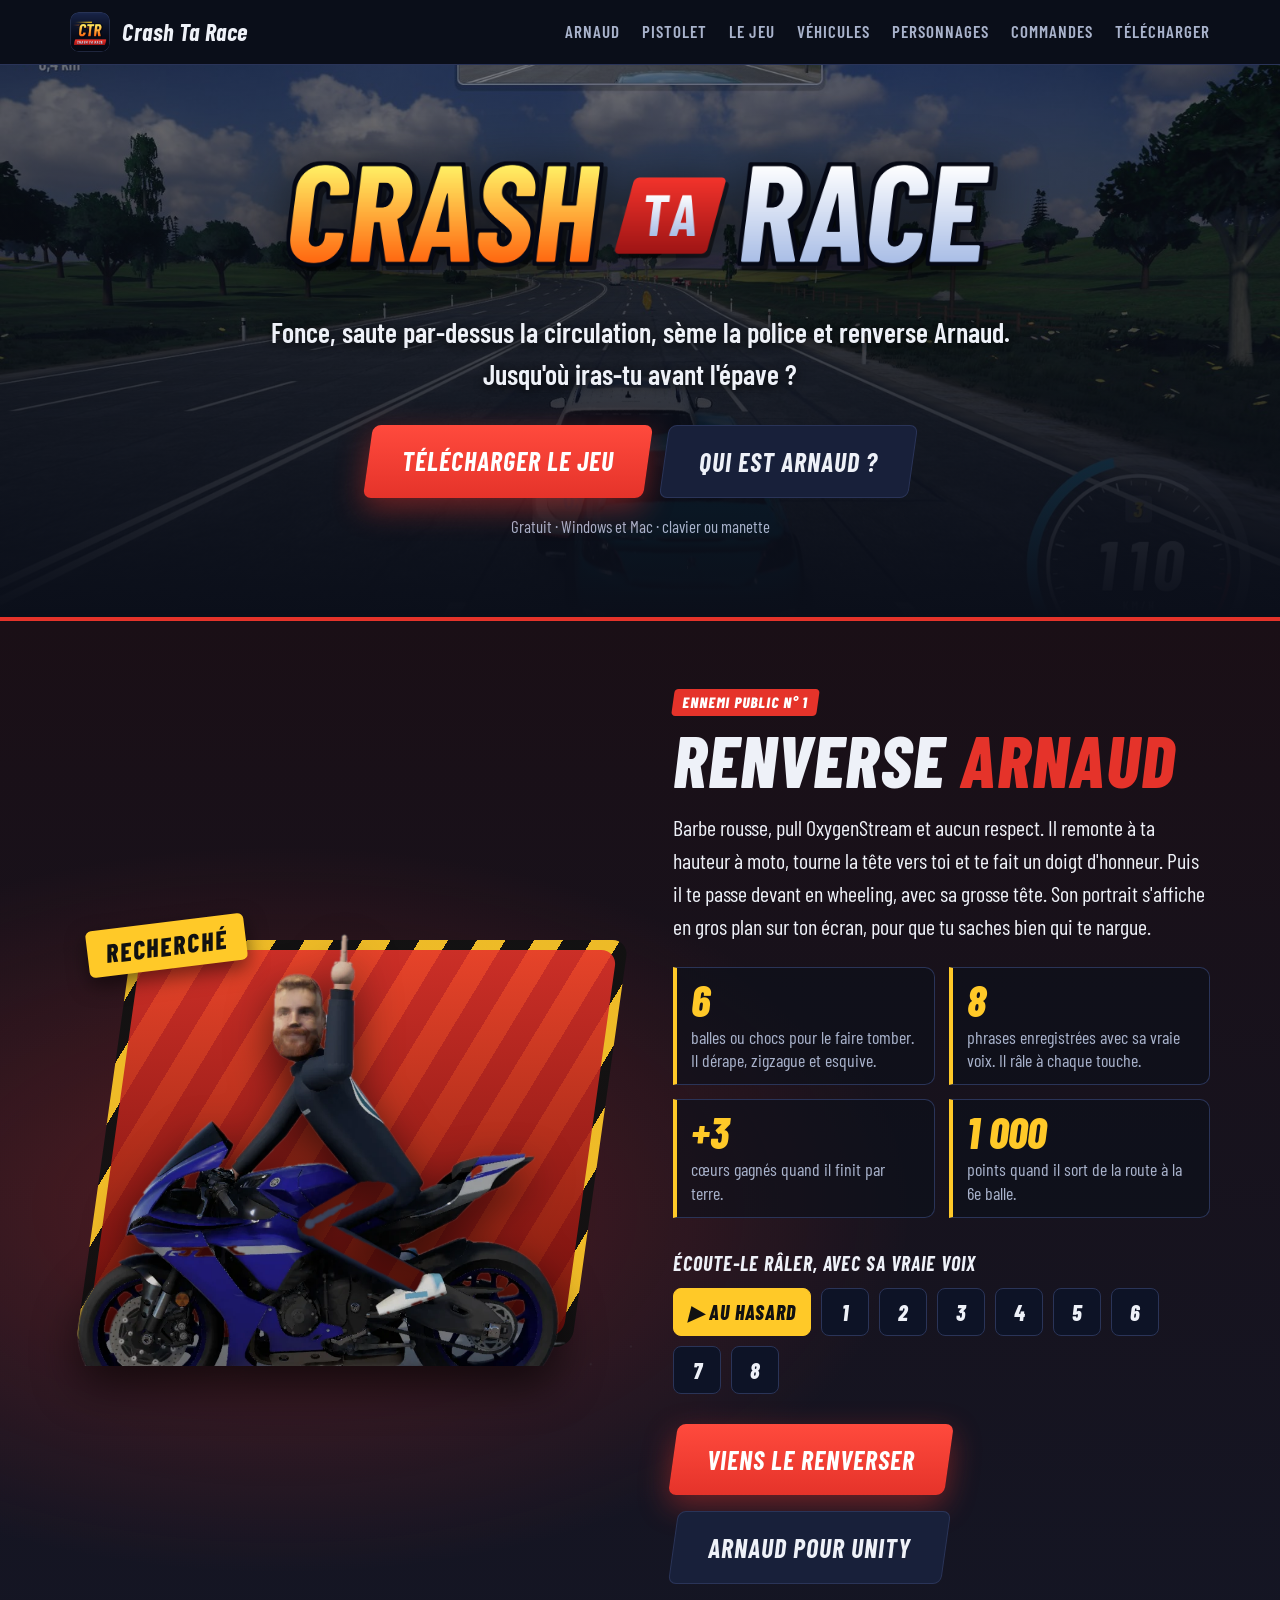
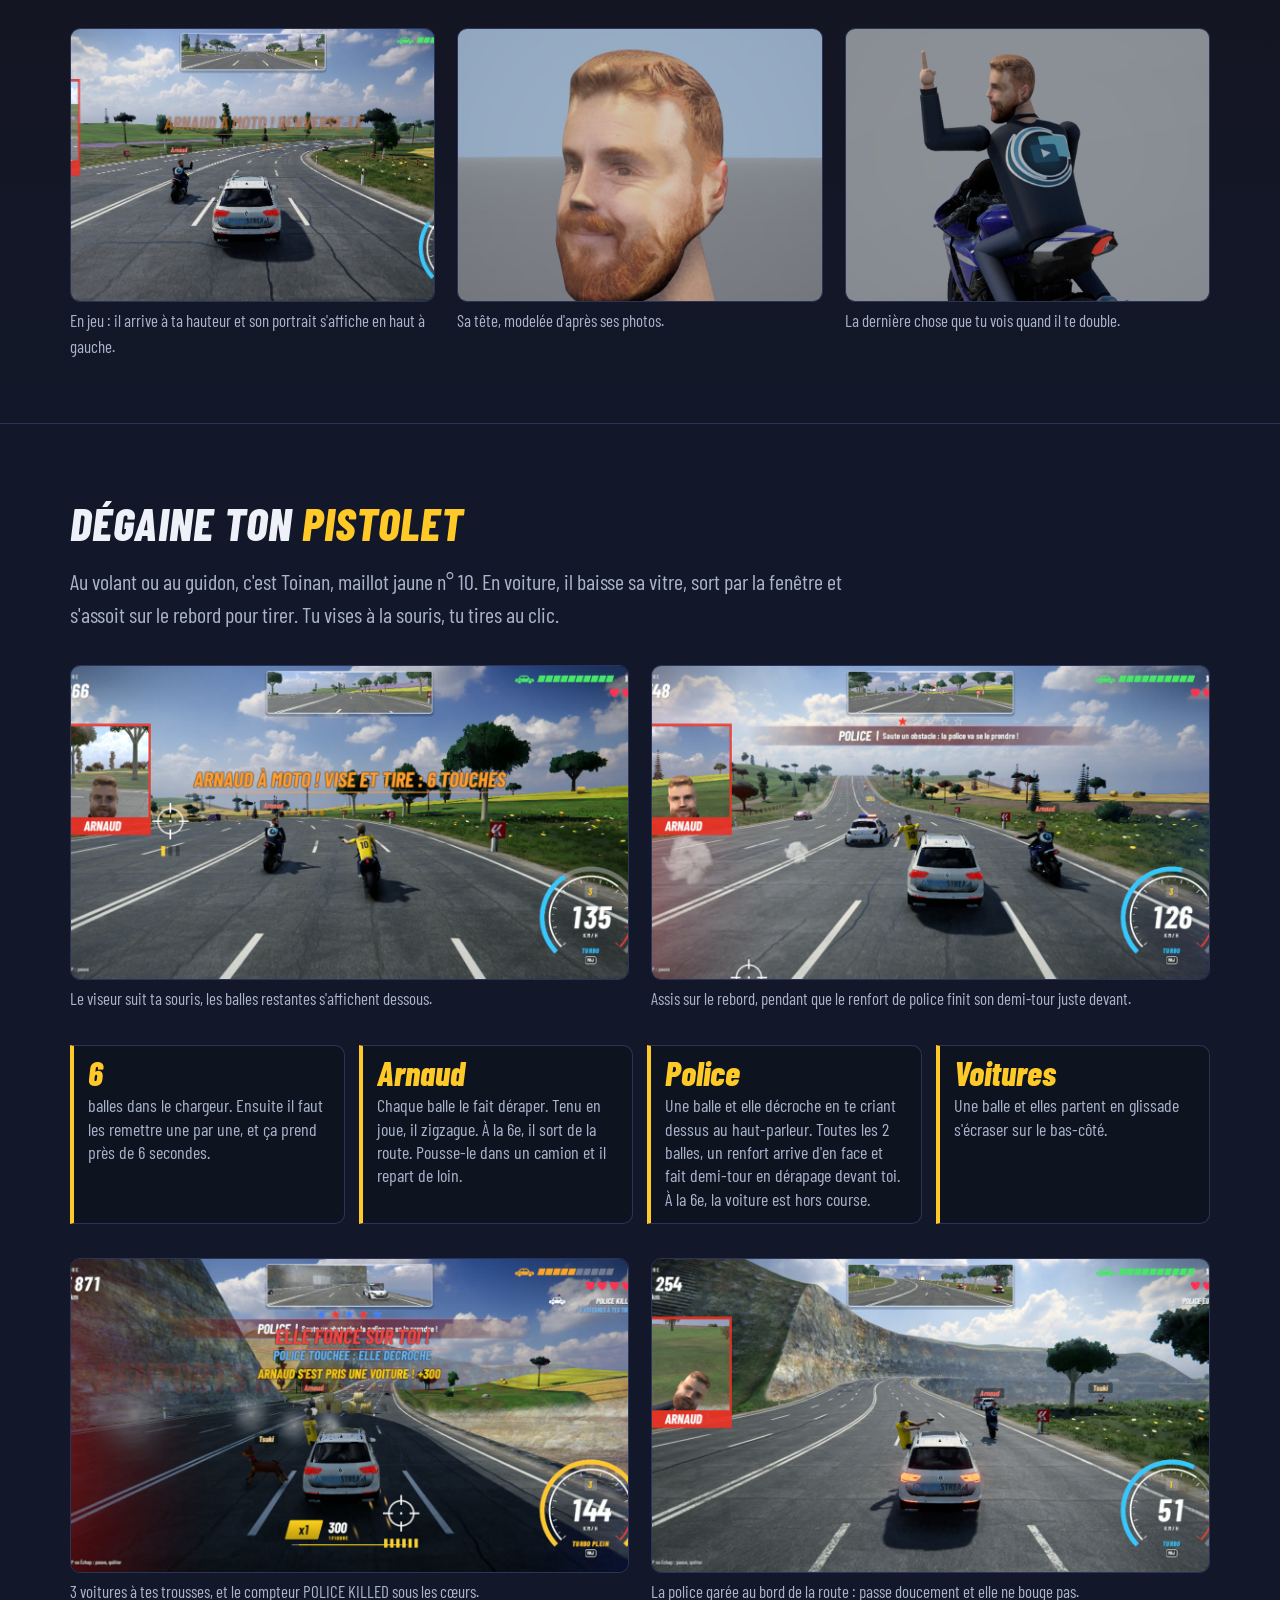
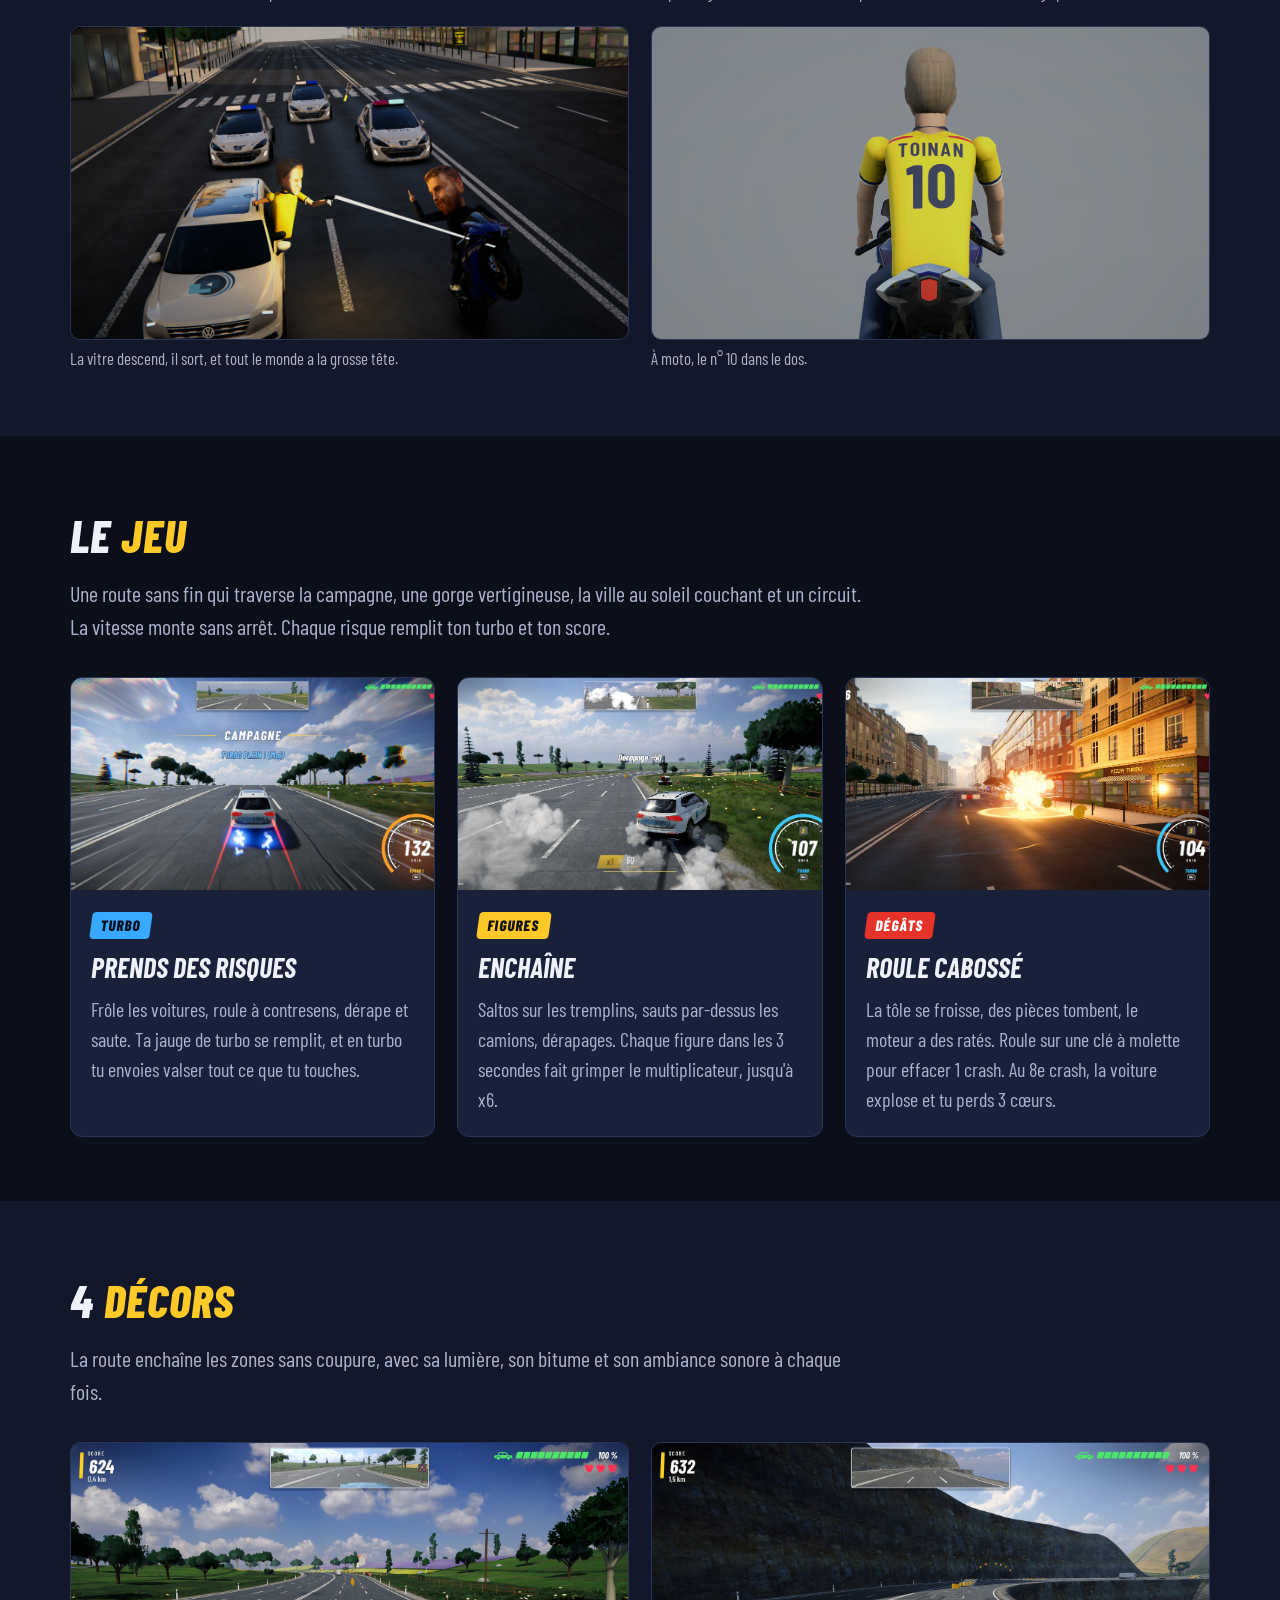
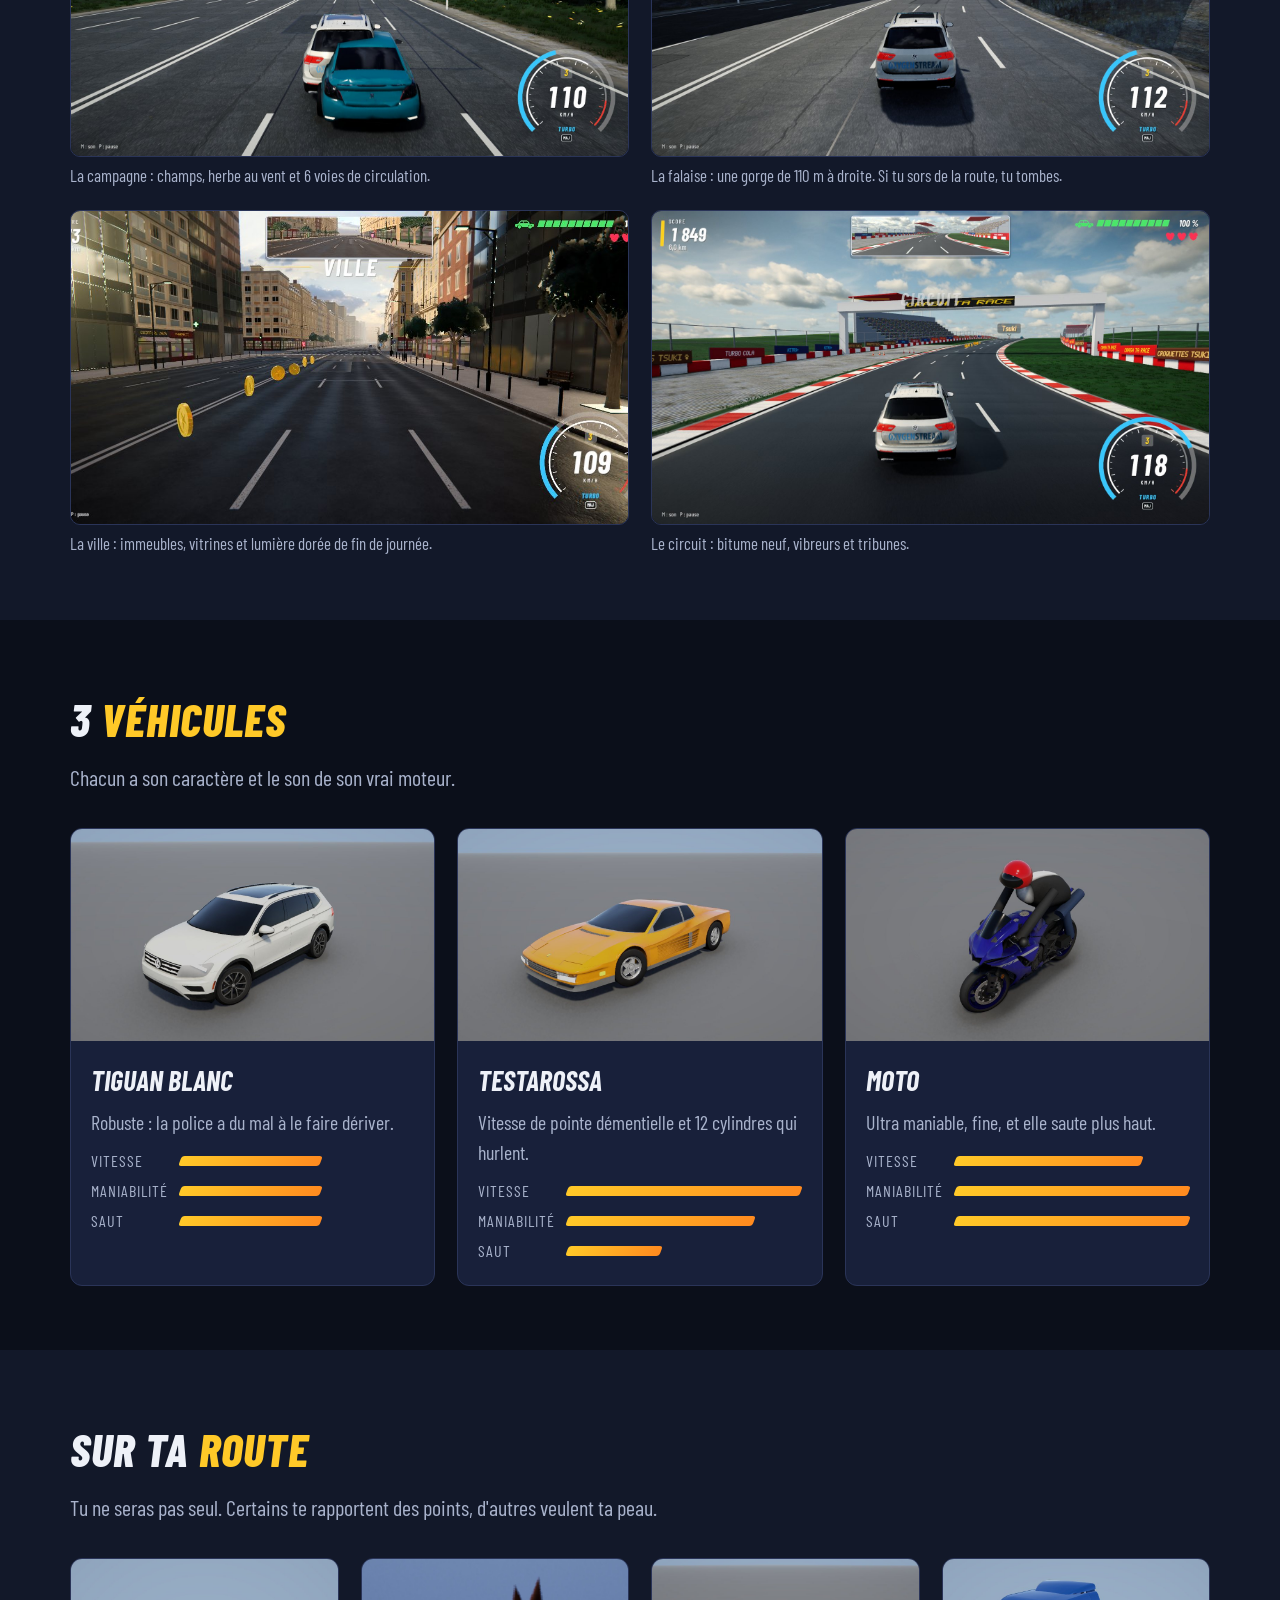
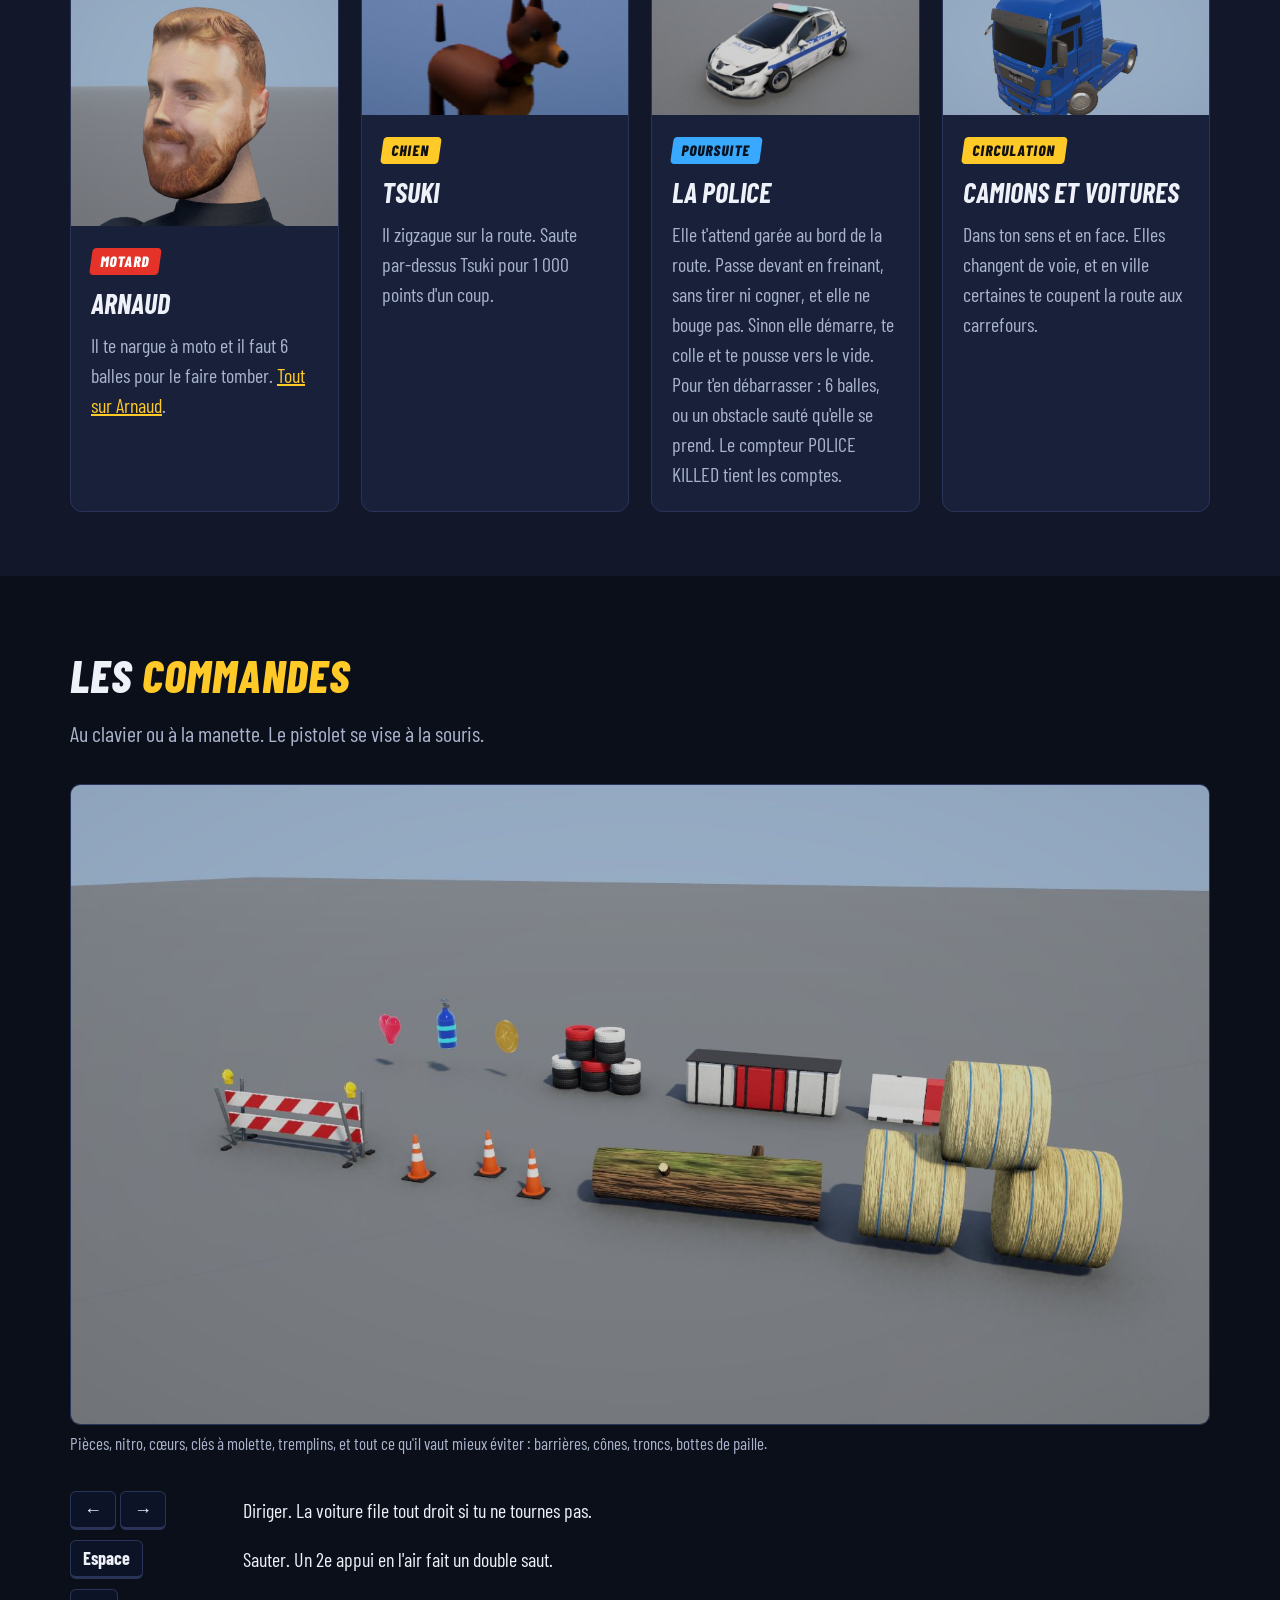
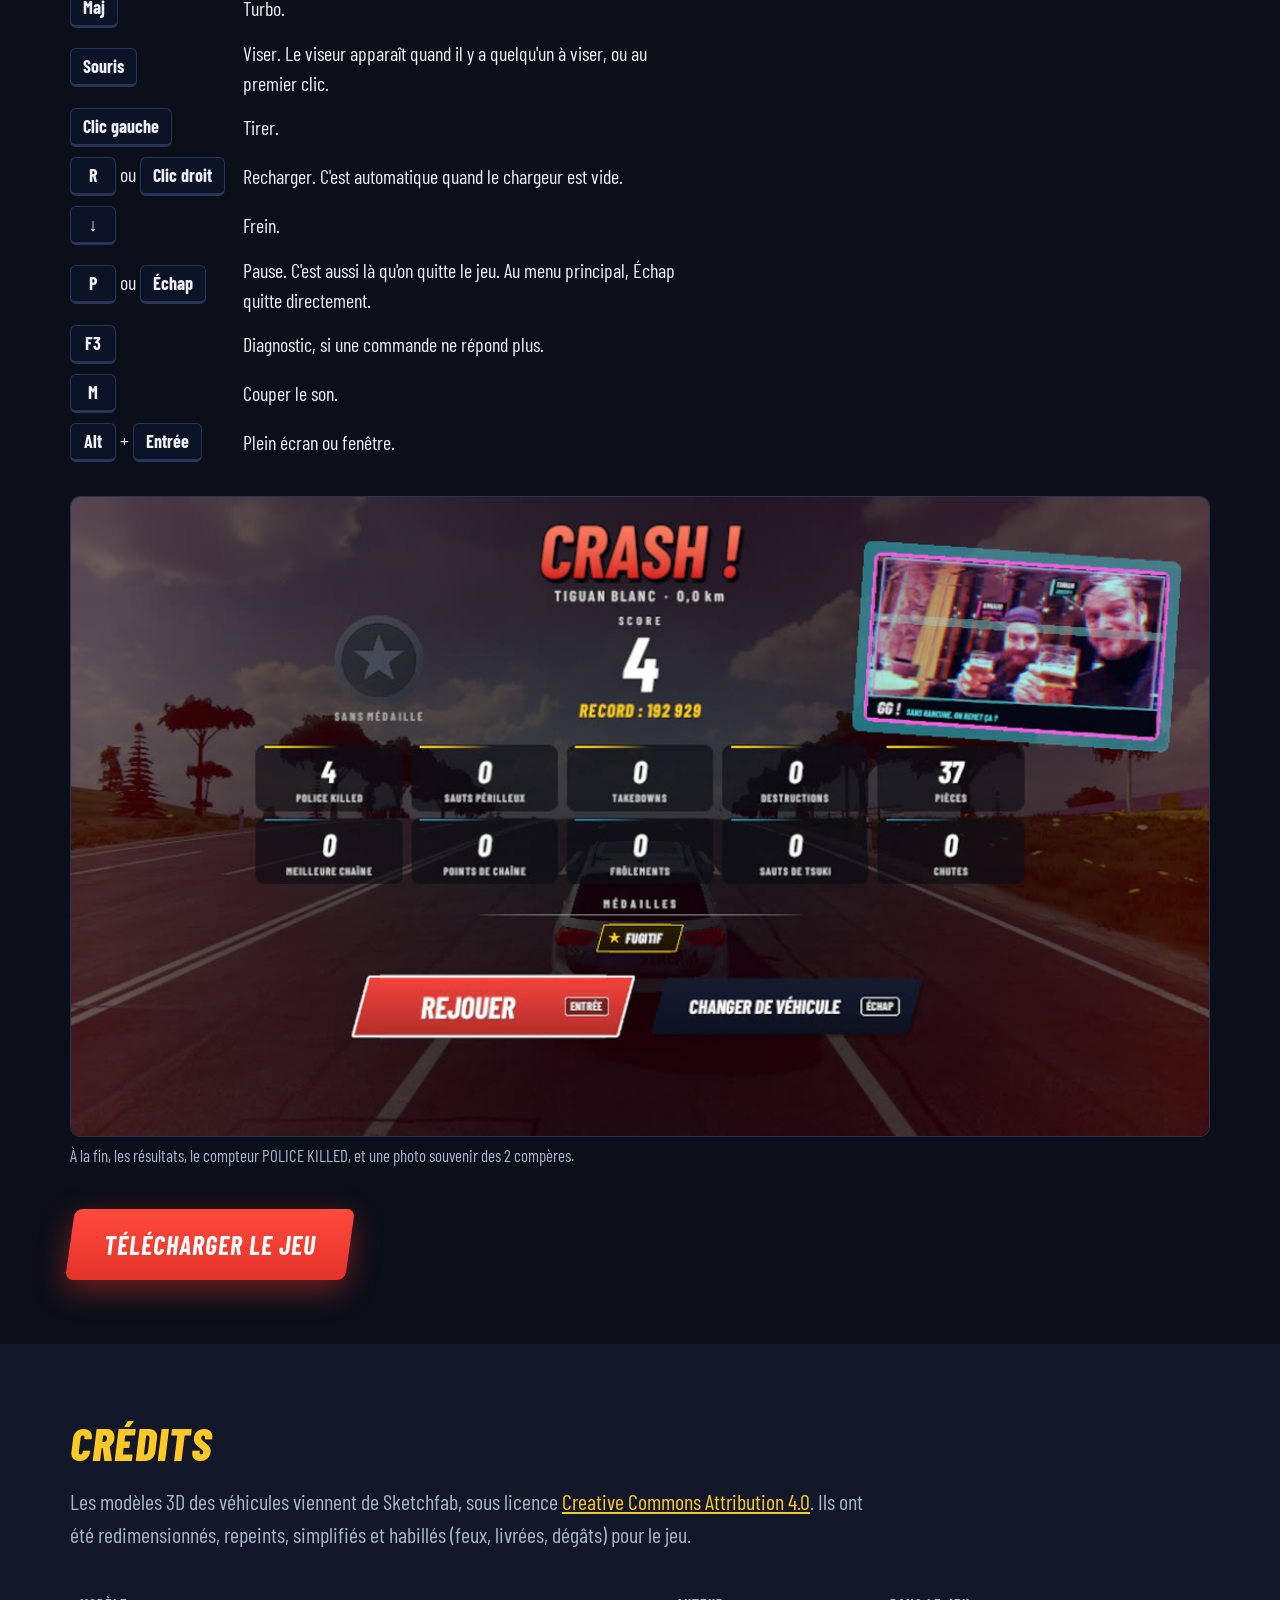
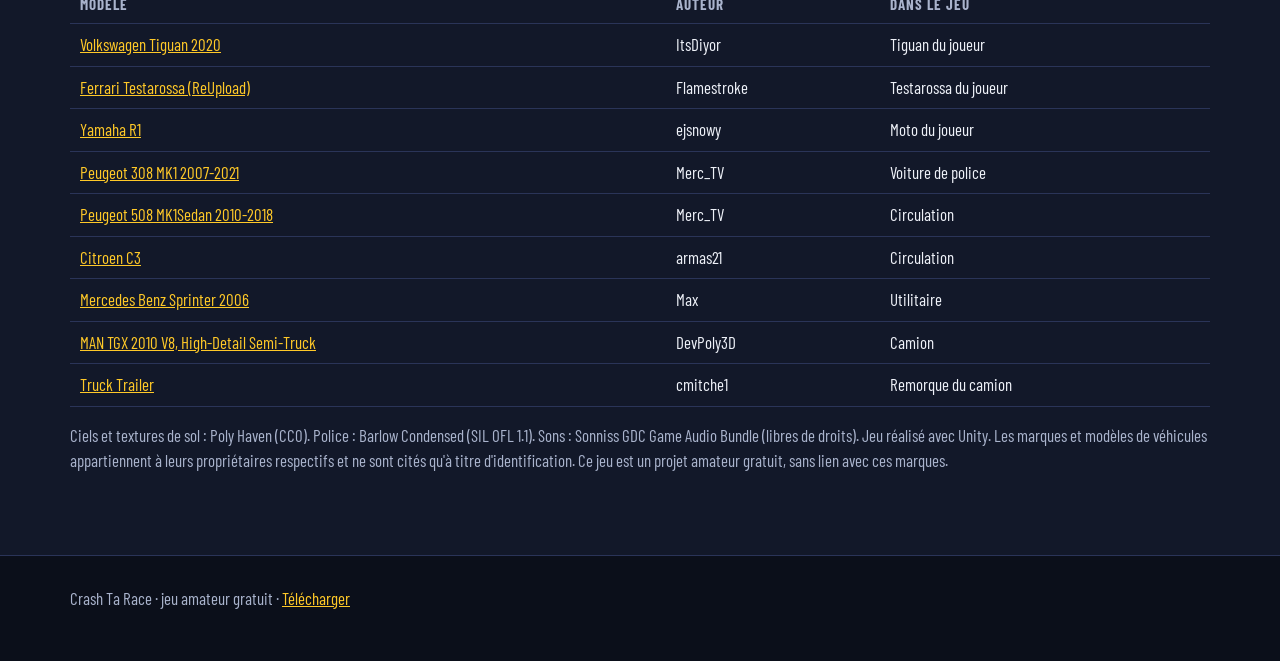
==== commit fd945af8: "Version 2.0 : grosses têtes, photo de fin de partie Co-Authored-By: Claude Fable 5.2 <noreply@anthro" ====
--- a/index.html
+++ b/index.html
@@ -7,11 +7,11 @@
 <meta name="description" content="Crash Ta Race : fonce, saute par-dessus la circulation, sème la police, dégaine ton pistolet et fais tomber Arnaud. Jeu de course arcade gratuit pour Windows et Mac.">
 <meta property="og:title" content="Crash Ta Race">
 <meta property="og:description" content="Fonce, saute, frôle, sème la police. Jeu de course arcade gratuit pour Windows et Mac.">
-<meta property="og:image" content="https://toinan2000.github.io/crash-ta-race/images/og-crash-ta-race.jpg">
+<meta property="og:image" content="https://toinan2000.github.io/crash-ta-race/images/og-crash-ta-race-4.jpg">
 <meta property="og:image:width" content="1200">
 <meta property="og:image:height" content="630">
 <meta name="twitter:card" content="summary_large_image">
-<meta name="twitter:image" content="https://toinan2000.github.io/crash-ta-race/images/og-crash-ta-race.jpg">
+<meta name="twitter:image" content="https://toinan2000.github.io/crash-ta-race/images/og-crash-ta-race-4.jpg">
 <meta property="og:type" content="website">
 <link rel="icon" href="images/icone.png">
 <link rel="preconnect" href="https://fonts.googleapis.com">
@@ -59,7 +59,7 @@
       <div>
         <span class="etiquette rouge">Ennemi public n° 1</span>
         <h2>Renverse <em>Arnaud</em></h2>
-        <p class="chapo">Barbe rousse, pull OxygenStream et aucun respect. Il remonte à ta hauteur à moto, tourne la tête vers toi et te fait un doigt d'honneur. Puis il te passe devant en wheeling. Son portrait s'affiche en gros plan sur ton écran, pour que tu saches bien qui te nargue.</p>
+        <p class="chapo">Barbe rousse, pull OxygenStream et aucun respect. Il remonte à ta hauteur à moto, tourne la tête vers toi et te fait un doigt d'honneur. Puis il te passe devant en wheeling, avec sa grosse tête. Son portrait s'affiche en gros plan sur ton écran, pour que tu saches bien qui te nargue.</p>
         <div class="chiffres">
           <div><b>6</b><span>balles ou chocs pour le faire tomber. Il dérape, zigzague et esquive.</span></div>
           <div><b>8</b><span>phrases enregistrées avec sa vraie voix. Il râle à chaque touche.</span></div>
@@ -113,7 +113,7 @@
       <figure><img src="images/jeu-radar.jpg" alt="Le joueur passe à 51 km/h devant la voiture de police garée" loading="lazy"><figcaption>La police garée au bord de la route : passe doucement et elle ne bouge pas.</figcaption></figure>
     </div>
     <div class="grille g2 galerie" style="margin-top:22px">
-      <figure><img src="images/pilote-rebord.jpg" alt="Le pilote sorti par la fenêtre, assis sur le rebord, pistolet tendu" loading="lazy"><figcaption>La vitre descend, il sort et vise tout autour, même par-dessus le toit.</figcaption></figure>
+      <figure><img src="images/jeu-grosses-tetes.jpg" alt="Le pilote sorti par la fenêtre avec une grosse tête, Arnaud en wheeling, la police derrière" loading="lazy"><figcaption>La vitre descend, il sort, et tout le monde a la grosse tête.</figcaption></figure>
       <figure><img src="images/pilote-dos.jpg" alt="Le pilote de dos à moto, maillot jaune TOINAN 10" loading="lazy"><figcaption>À moto, le n° 10 dans le dos.</figcaption></figure>
     </div>
   </div>
@@ -187,6 +187,7 @@
       <span><kbd>M</kbd></span><span>Couper le son.</span>
       <span><kbd>Alt</kbd> + <kbd>Entrée</kbd></span><span>Plein écran ou fenêtre.</span>
     </div>
+    <figure class="galerie" style="margin-top:34px"><img src="images/jeu-fin.jpg" alt="L'écran de résultats, avec la photo des 2 compères en néon" loading="lazy"><figcaption>À la fin, les résultats, le compteur POLICE KILLED, et une photo souvenir des 2 compères.</figcaption></figure>
     <div class="boutons" style="justify-content:flex-start;margin-top:40px">
       <a class="bouton principal" href="telecharger.html"><span>Télécharger le jeu</span></a>
     </div>
